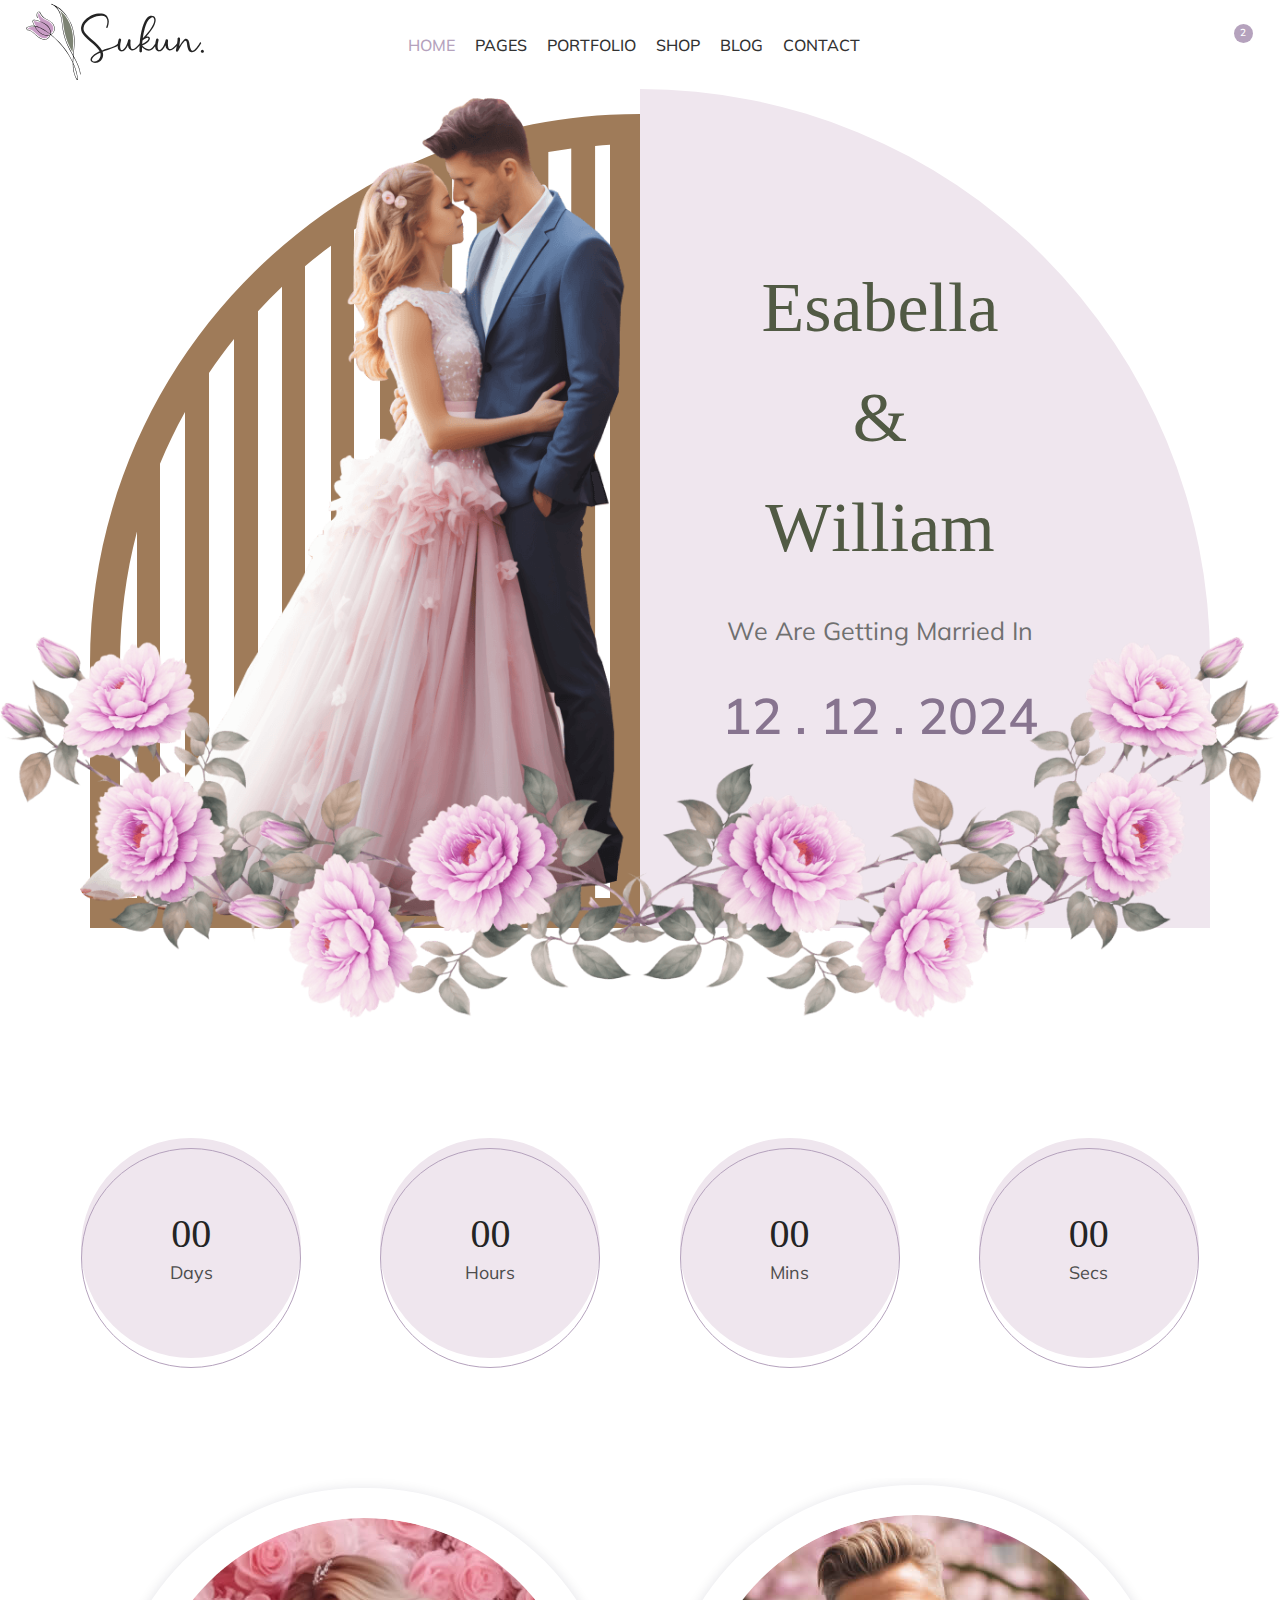
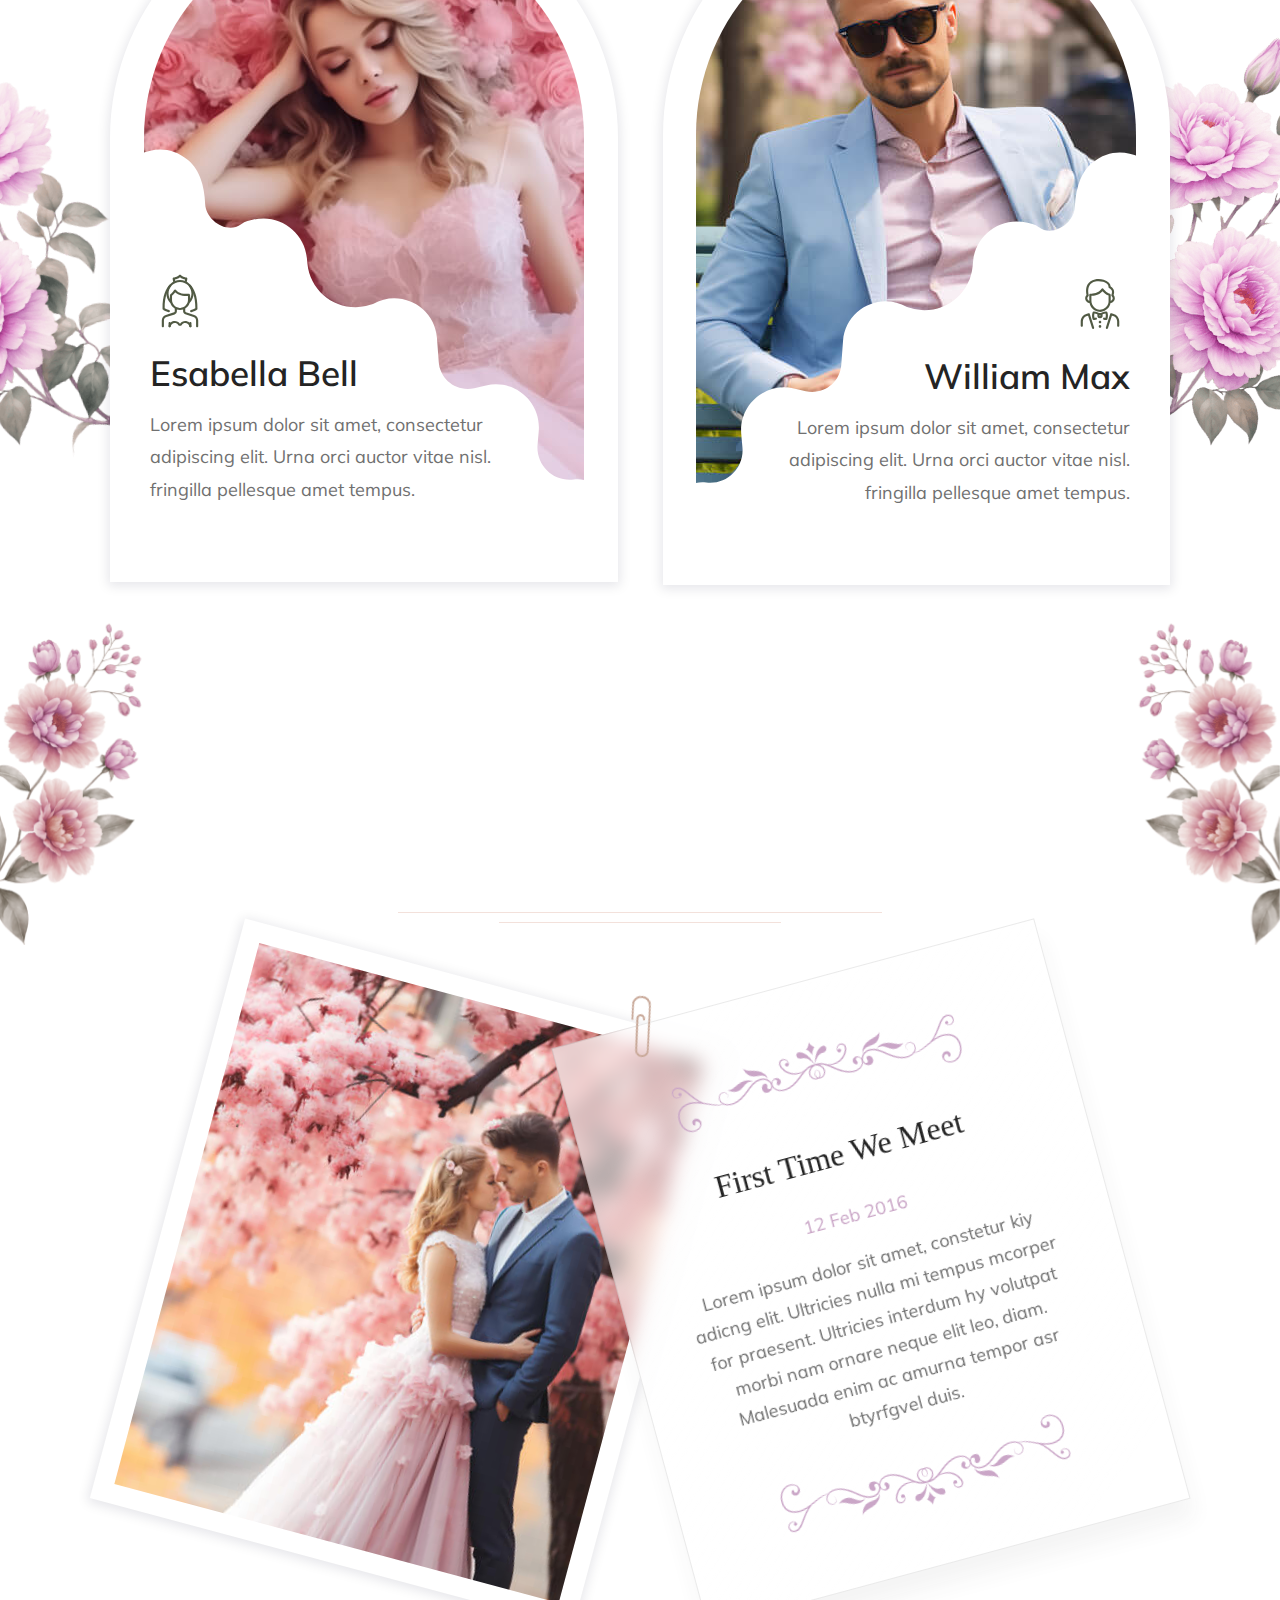
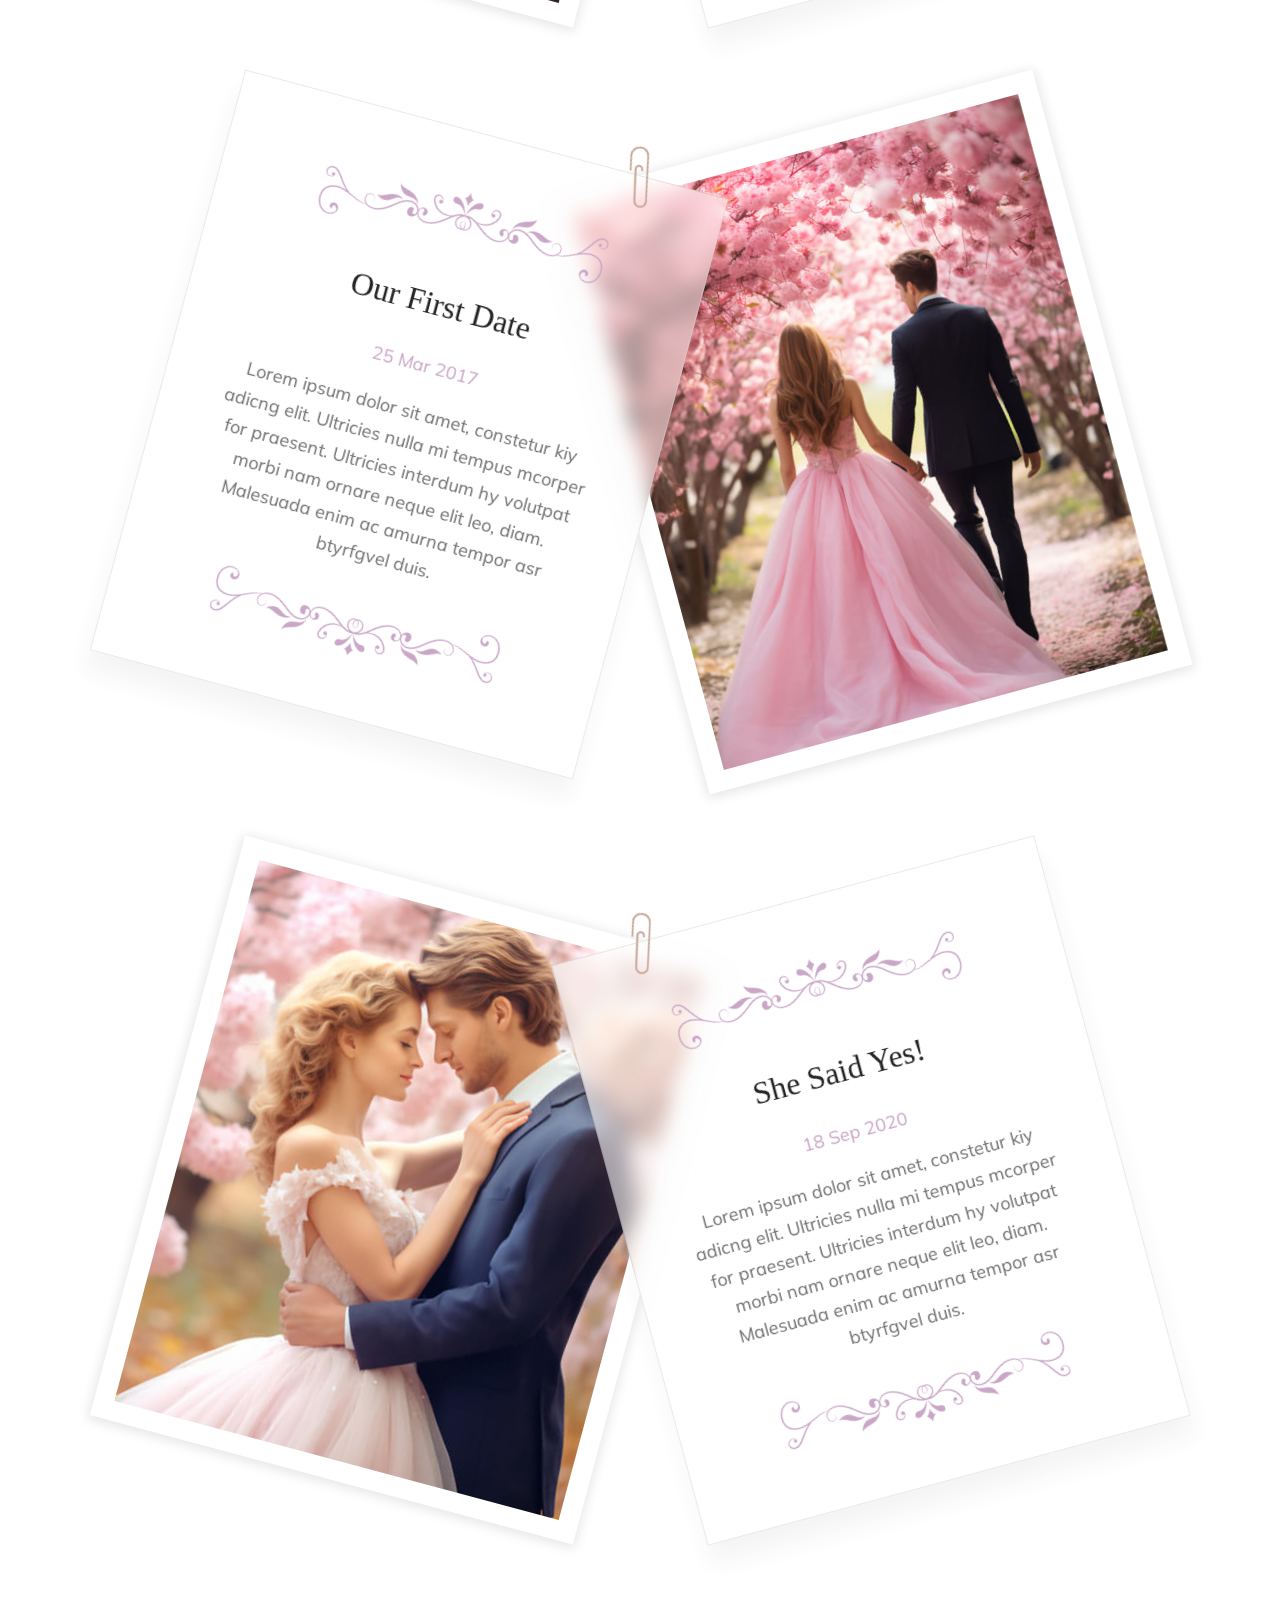
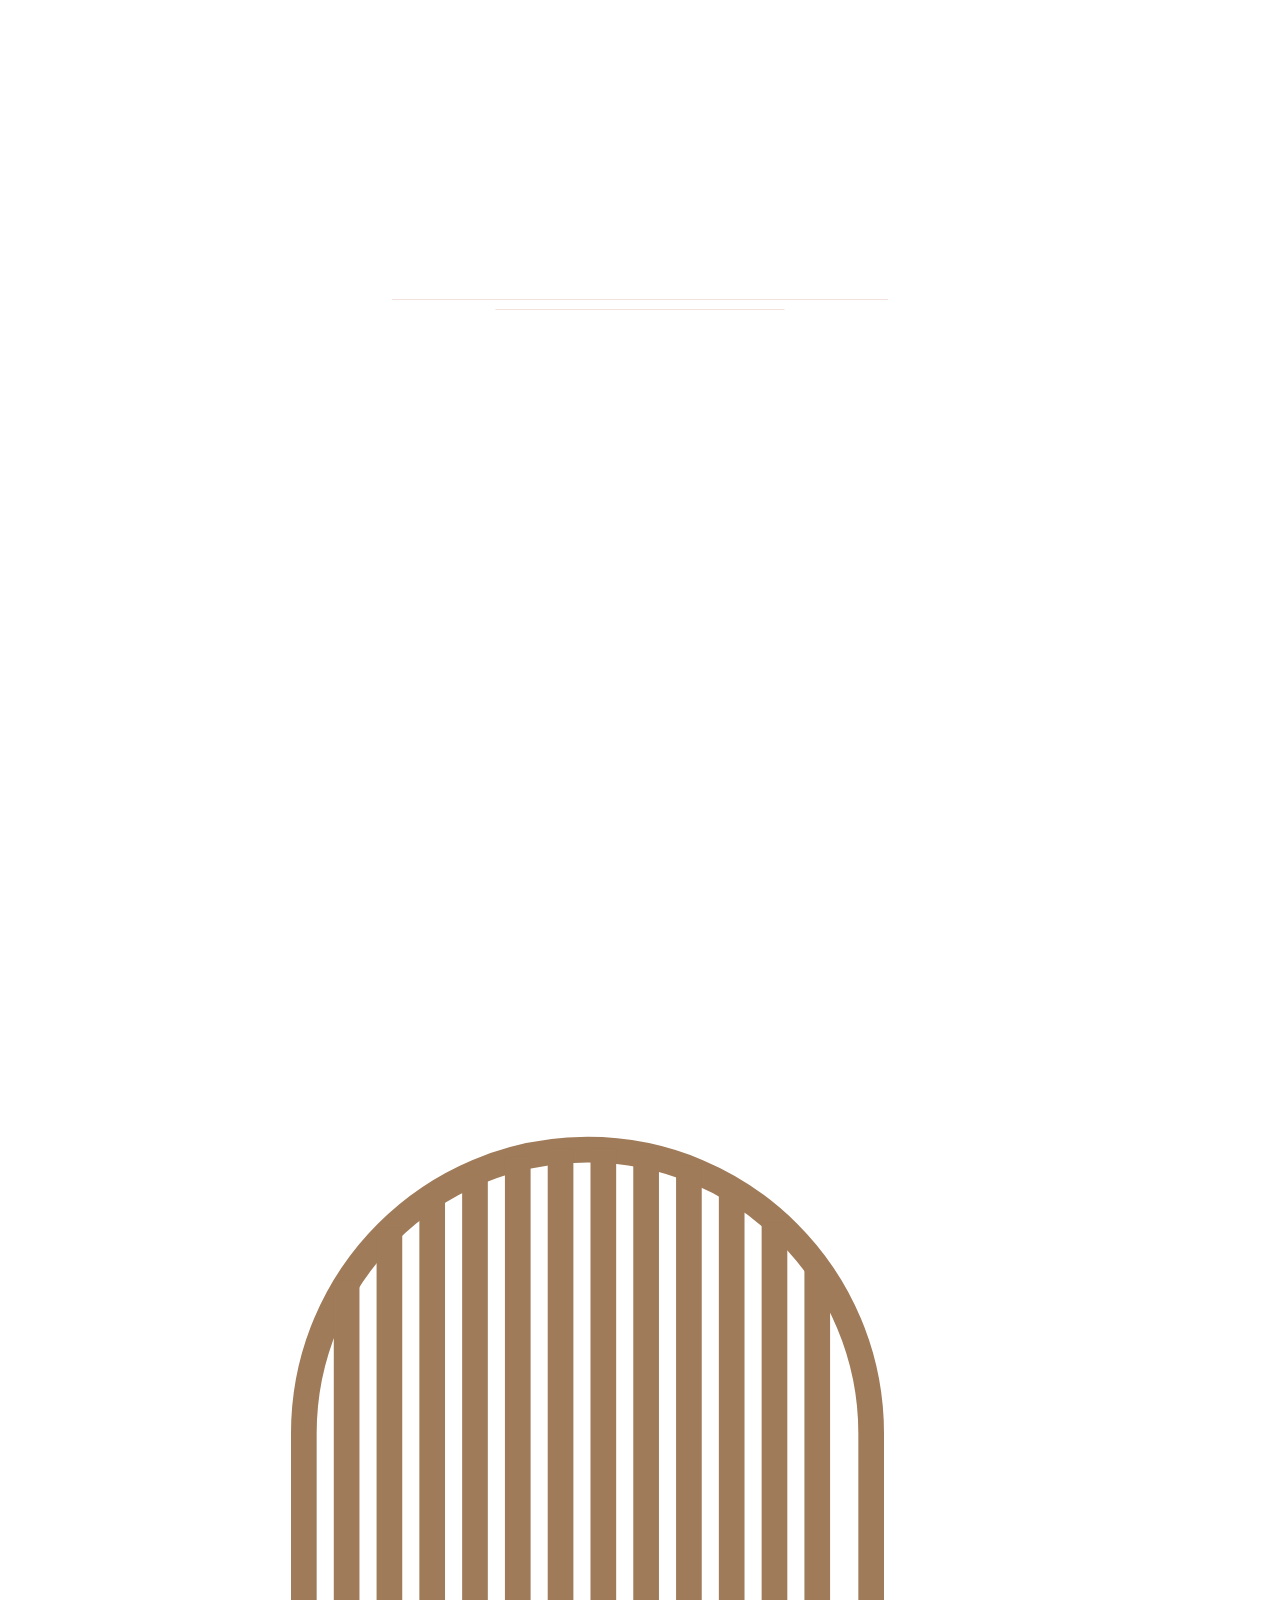
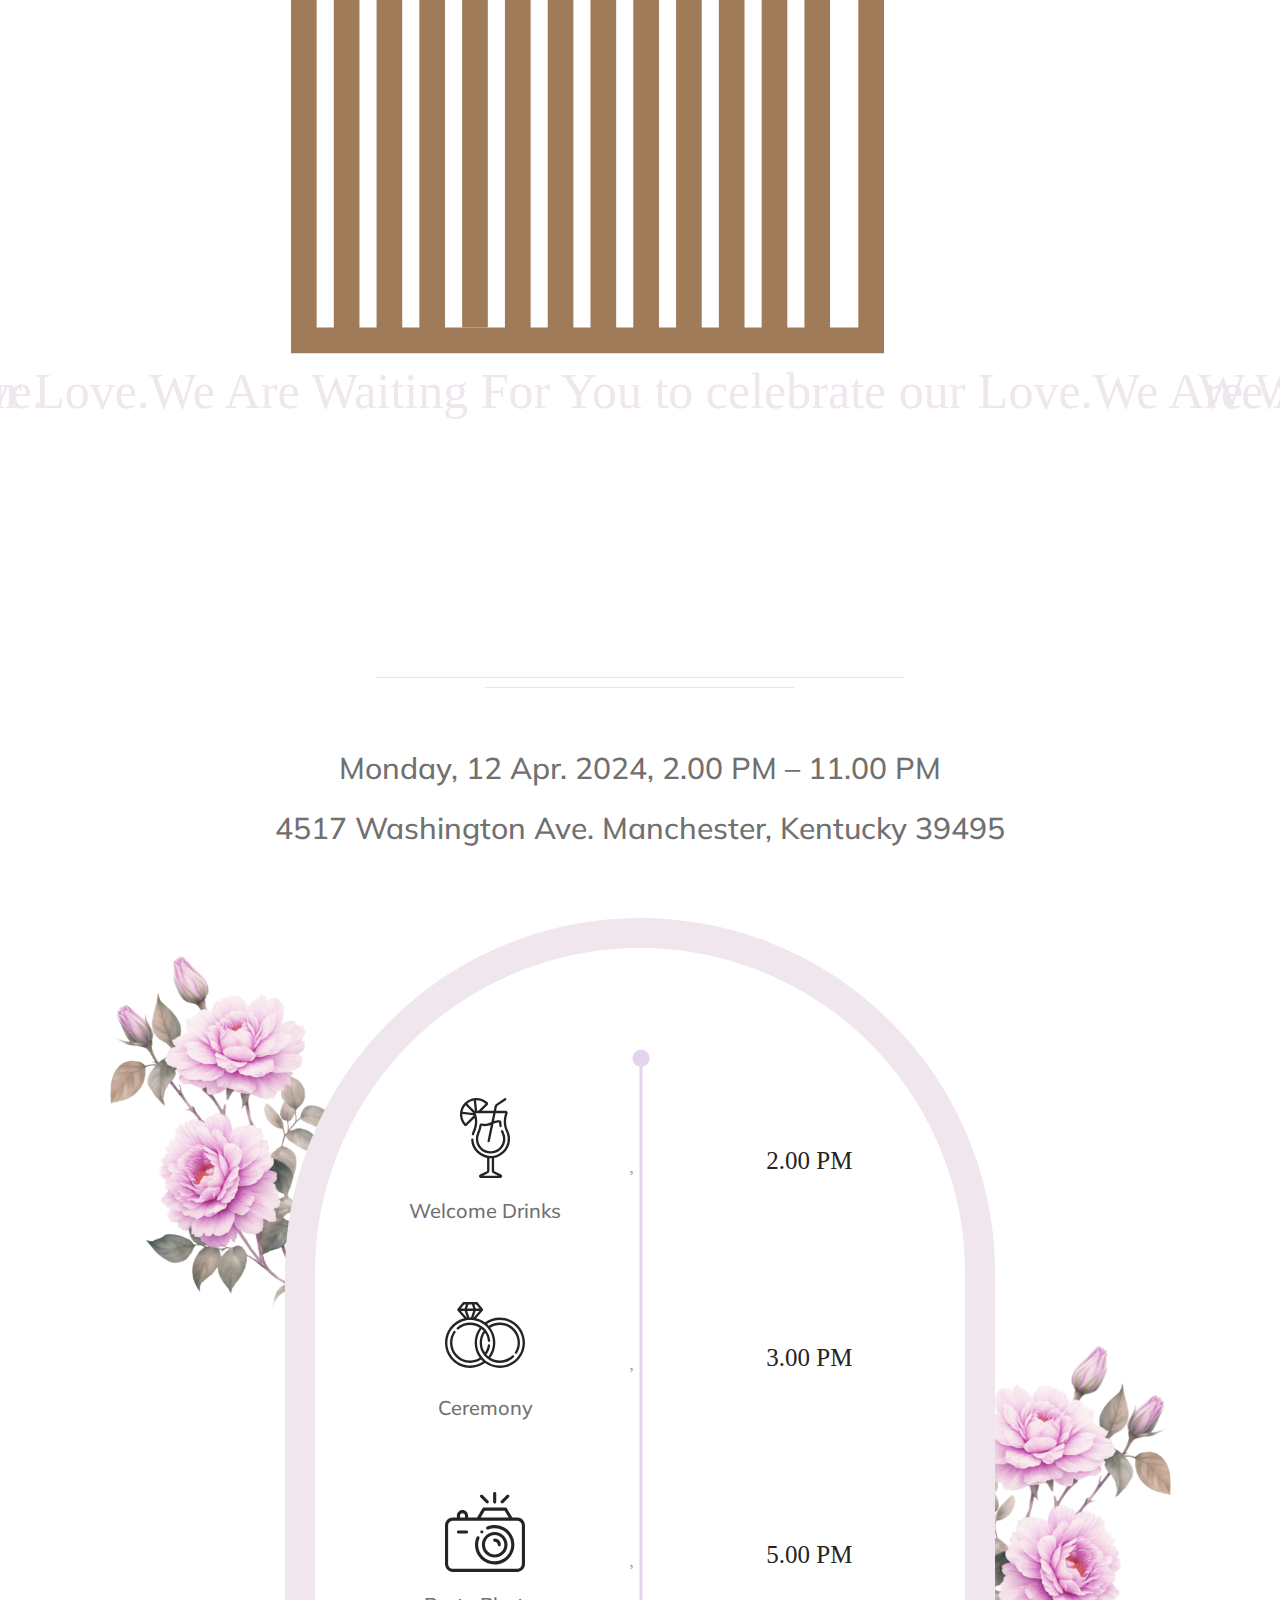
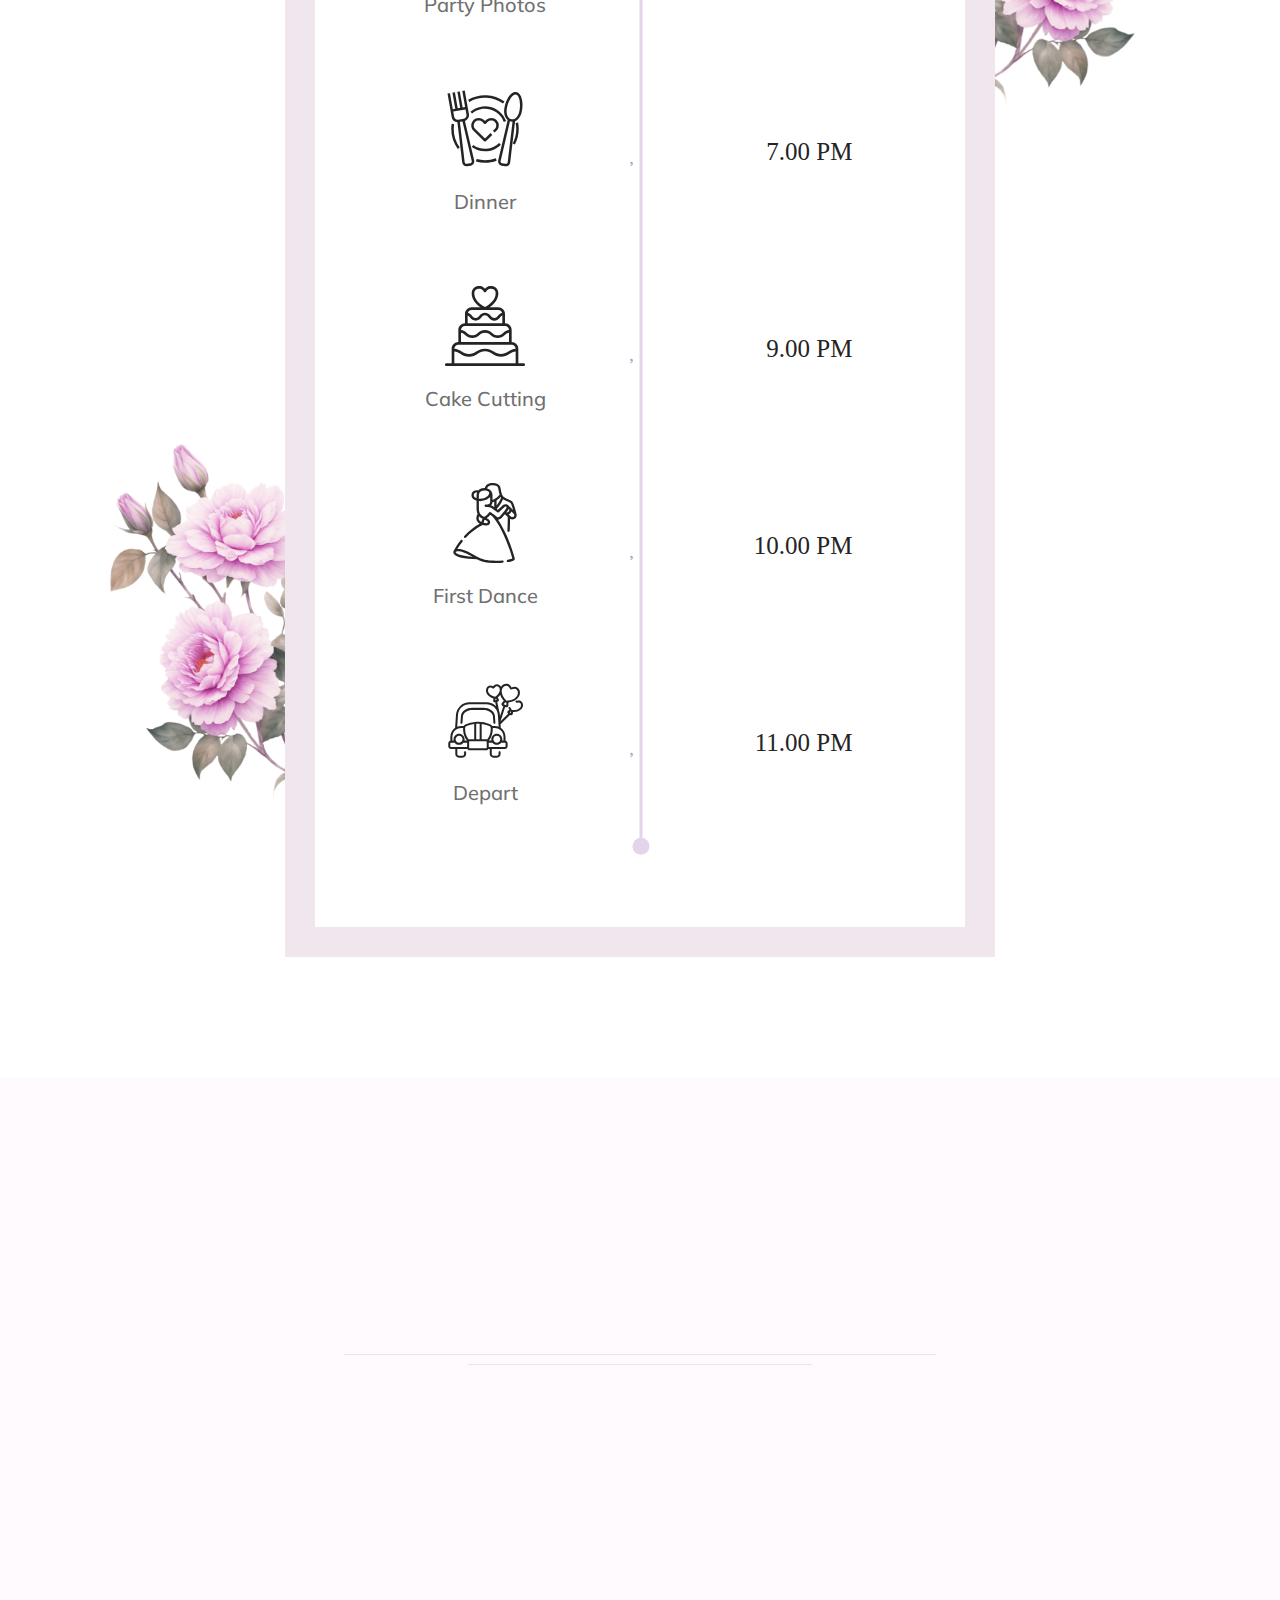
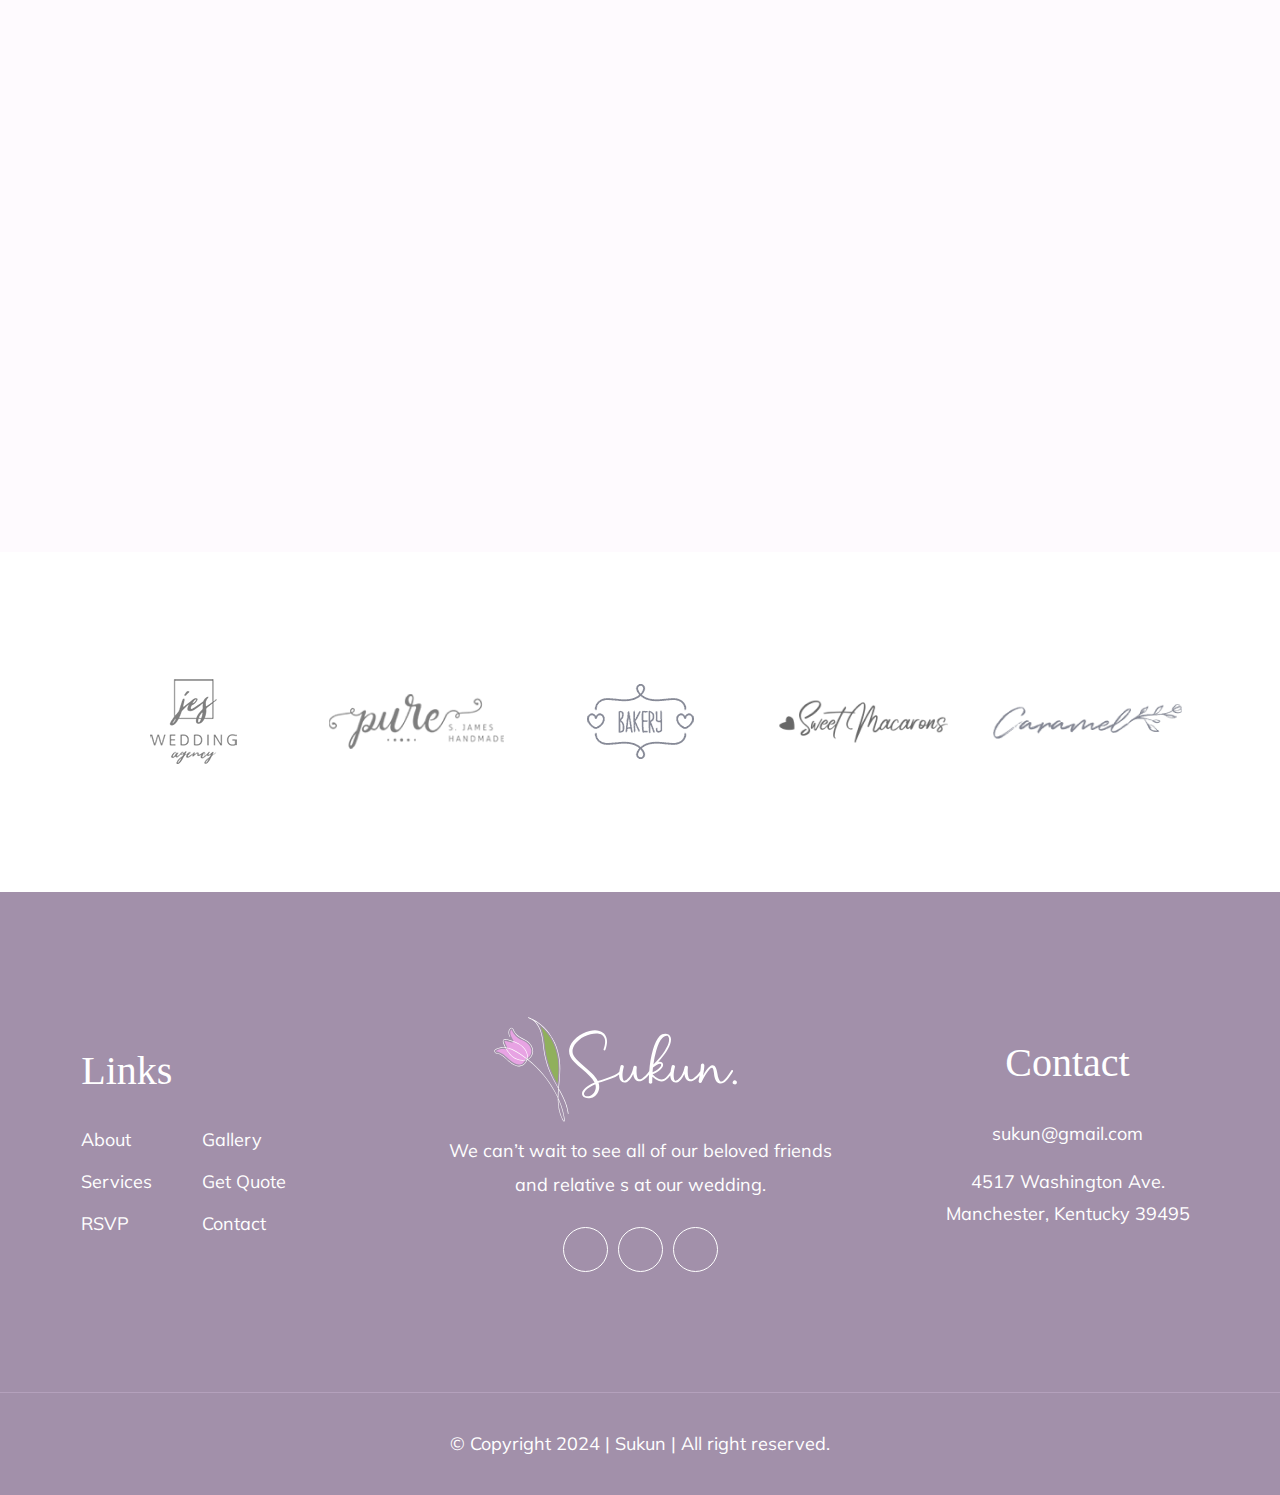
==== template4/Sukun - Wedding & Wedding Planner HTML5 Template.html @ 3e5152f2 "first commit" ====
<!DOCTYPE html>
<!-- saved from url=(0044)https://wpocean.com/html/tf/sukun/index.html -->
<html lang="en" class="js no-touch cssanimations csstransitions"><head><meta http-equiv="Content-Type" content="text/html; charset=UTF-8">
    
    <meta http-equiv="X-UA-Compatible" content="IE=edge">
    <meta name="viewport" content="width=device-width, initial-scale=1">
    <meta name="author" content="wpOceans">
    <link rel="shortcut icon" type="image/png" href="https://wpocean.com/html/tf/sukun/assets/images/favicon.png">
    <title>Sukun - Wedding &amp; Wedding Planner HTML5 Template</title>
    <link href="./Sukun - Wedding &amp; Wedding Planner HTML5 Template_files/themify-icons.css" rel="stylesheet">
    <link href="./Sukun - Wedding &amp; Wedding Planner HTML5 Template_files/font-awesome.min.css" rel="stylesheet">
    <link href="./Sukun - Wedding &amp; Wedding Planner HTML5 Template_files/flaticon.css" rel="stylesheet">
    <link href="./Sukun - Wedding &amp; Wedding Planner HTML5 Template_files/bootstrap.min.css" rel="stylesheet">
    <link href="./Sukun - Wedding &amp; Wedding Planner HTML5 Template_files/animate.css" rel="stylesheet">
    <link href="./Sukun - Wedding &amp; Wedding Planner HTML5 Template_files/owl.carousel.css" rel="stylesheet">
    <link href="./Sukun - Wedding &amp; Wedding Planner HTML5 Template_files/owl.theme.css" rel="stylesheet">
    <link href="./Sukun - Wedding &amp; Wedding Planner HTML5 Template_files/slick.css" rel="stylesheet">
    <link href="./Sukun - Wedding &amp; Wedding Planner HTML5 Template_files/slick-theme.css" rel="stylesheet">
    <link href="./Sukun - Wedding &amp; Wedding Planner HTML5 Template_files/swiper.min.css" rel="stylesheet">
    <link href="./Sukun - Wedding &amp; Wedding Planner HTML5 Template_files/nice-select.css" rel="stylesheet">
    <link href="./Sukun - Wedding &amp; Wedding Planner HTML5 Template_files/owl.transitions.css" rel="stylesheet">
    <link href="./Sukun - Wedding &amp; Wedding Planner HTML5 Template_files/magnific-popup.css" rel="stylesheet">
    <link href="./Sukun - Wedding &amp; Wedding Planner HTML5 Template_files/jquery.fancybox.css" rel="stylesheet">
    <link href="./Sukun - Wedding &amp; Wedding Planner HTML5 Template_files/odometer-theme-default.css" rel="stylesheet">
    <link href="./Sukun - Wedding &amp; Wedding Planner HTML5 Template_files/jquery-ui.css" rel="stylesheet">
    <link href="./Sukun - Wedding &amp; Wedding Planner HTML5 Template_files/style.css" rel="stylesheet">
<style type="text/css">.fancybox-margin{margin-right:15px;}</style></head>

<body style="">

    <!-- start page-wrapper -->
    <div class="page-wrap">
        <!-- start preloader -->
        <div class="preloader" style="display: none;">
            <div class="vertical-centered-box">
                <div class="content">
                    <div class="loader-circle"></div>
                    <div class="loader-line-mask">
                        <div class="loader-line"></div>
                    </div>
                    <img src="./Sukun - Wedding &amp; Wedding Planner HTML5 Template_files/preloader.png" alt="">
                </div>
            </div>
        </div>
        <!-- end preloader -->
        <!-- Start header -->
        <header id="header">
            <div class="wpo-site-header wpo-header-style-1">
                <nav class="navigation navbar navbar-expand-lg navbar-light original">
                    <div class="container-fluid">
                        <div class="row align-items-center">
                            <div class="col-lg-3 col-md-3 col-3 d-lg-none dl-block">
                                <div class="mobail-menu">
                                    <button type="button" class="navbar-toggler open-btn">
                                        <span class="sr-only">Toggle navigation</span>
                                        <span class="icon-bar first-angle"></span>
                                        <span class="icon-bar middle-angle"></span>
                                        <span class="icon-bar last-angle"></span>
                                    </button>
                                </div>
                            </div>
                            <div class="col-lg-2 col-md-6 col-6">
                                <div class="navbar-header">
                                    <a class="navbar-brand" href="https://wpocean.com/html/tf/sukun/index.html"><img src="./Sukun - Wedding &amp; Wedding Planner HTML5 Template_files/logo.svg" alt=""></a>
                                </div>
                            </div>
                            <div class="col-lg-8 col-md-1 col-1">
                                <div id="navbar" class="collapse navbar-collapse navigation-holder">
                                    <button class="menu-close"><i class="ti-close"></i></button>
                                    <ul class="nav navbar-nav mb-2 mb-lg-0">
                                        <li class="menu-item-has-children">
                                            <a class="active" href="https://wpocean.com/html/tf/sukun/index.html#">Home</a>
                                            <ul class="sub-menu">
                                                <li><a class="active" href="https://wpocean.com/html/tf/sukun/index.html">Wedding Home Style 1</a></li>
                                                <li><a href="https://wpocean.com/html/tf/sukun/index-2.html">Wedding Home Style 2</a></li>
                                                <li><a href="https://wpocean.com/html/tf/sukun/index-3.html">Announcement Home 1</a></li>
                                                <li><a href="https://wpocean.com/html/tf/sukun/index-4.html">Announcement Home 2</a></li>
                                                <li><a href="https://wpocean.com/html/tf/sukun/index-5.html">Announcement Home 3</a></li>
                                                <li><a href="https://wpocean.com/html/tf/sukun/index-6.html">Asian Wedding Home</a></li>
                                                <li><a href="https://wpocean.com/html/tf/sukun/index-7.html">Muslim Wedding Home</a></li>
                                                <li><a href="https://wpocean.com/html/tf/sukun/index-rtl.html">Muslim Wedding (RTL)</a></li>
                                                <li><a href="https://wpocean.com/html/tf/sukun/invitation-1.html">Wedding Invitation 1</a></li>
                                                <li><a href="https://wpocean.com/html/tf/sukun/invitation-2.html">Wedding Invitation 2</a></li>
                                                <li class="menu-item-has-children">
                                                    <a href="https://wpocean.com/html/tf/sukun/index.html#">Event Planner Homes</a>
                                                    <ul class="sub-menu">
                                                        <li><a href="https://wpocean.com/html/tf/sukun/index-8.html">Wedding Planner 1</a></li>
                                                        <li><a href="https://wpocean.com/html/tf/sukun/index-9.html">Wedding Planner 2</a></li>
                                                    </ul>
                                                </li>
                                                <li class="menu-item-has-children">
                                                    <a href="https://wpocean.com/html/tf/sukun/index.html#">Wedding Shop Homes</a>
                                                    <ul class="sub-menu">
                                                        <li><a href="https://wpocean.com/html/tf/sukun/shop-home.html">Bridal Shop</a></li>
                                                        <li><a href="https://wpocean.com/html/tf/sukun/shop-home-2.html">Wedding Cake Shop</a></li>
                                                    </ul>
                                                </li>
                                            </ul>
                                        </li>
                                        <li class="menu-item-has-children">
                                            <a href="https://wpocean.com/html/tf/sukun/index.html#">Pages</a>
                                            <ul class="sub-menu">
                                                <li><a href="https://wpocean.com/html/tf/sukun/about.html">About</a></li>
                                                <li class="menu-item-has-children">
                                                    <a href="https://wpocean.com/html/tf/sukun/story.html">Our Story</a>
                                                    <ul class="sub-menu">
                                                        <li><a href="https://wpocean.com/html/tf/sukun/story.html">Our Story Style 1</a></li>
                                                        <li><a href="https://wpocean.com/html/tf/sukun/story-2.html">Our Story Style 2</a></li>
                                                        <li><a href="https://wpocean.com/html/tf/sukun/story-3.html">Our Story Style 3</a></li>
                                                        <li><a href="https://wpocean.com/html/tf/sukun/story-4.html">Our Story Style 4</a></li>
                                                        <li><a href="https://wpocean.com/html/tf/sukun/story-5.html">Our Story Style 5</a></li>
                                                        <li><a href="https://wpocean.com/html/tf/sukun/story-6.html">Our Story Style 6</a></li>
                                                        <li><a href="https://wpocean.com/html/tf/sukun/story-7.html">Our Story Style 7</a></li>
                                                    </ul>
                                                </li>
                                                <li><a href="https://wpocean.com/html/tf/sukun/accomodation.html">Accomodation</a></li>
                                                <li class="menu-item-has-children">
                                                    <a href="https://wpocean.com/html/tf/sukun/rsvp.html">RSVP</a>
                                                    <ul class="sub-menu">
                                                        <li><a href="https://wpocean.com/html/tf/sukun/rsvp.html">RSVP Style 1</a></li>
                                                        <li><a href="https://wpocean.com/html/tf/sukun/rsvp-2.html">RSVP Style 2</a></li>
                                                        <li><a href="https://wpocean.com/html/tf/sukun/rsvp-3.html">RSVP Style 3</a></li>
                                                        <li><a href="https://wpocean.com/html/tf/sukun/rsvp-4.html">RSVP Style 4</a></li>
                                                        <li><a href="https://wpocean.com/html/tf/sukun/rsvp-5.html">RSVP Style 5</a></li>
                                                        <li><a href="https://wpocean.com/html/tf/sukun/rsvp-6.html">RSVP Style 6</a></li>
                                                        <li><a href="https://wpocean.com/html/tf/sukun/rsvp-7.html">RSVP Style 7</a></li>
                                                    </ul>
                                                </li>
                                                <li><a href="https://wpocean.com/html/tf/sukun/gallery.html">Gallery</a></li>
                                                <li><a href="https://wpocean.com/html/tf/sukun/planner.html">Planners</a></li>
                                                <li><a href="https://wpocean.com/html/tf/sukun/team-single.html">Planner Single</a></li>
                                                <li><a href="https://wpocean.com/html/tf/sukun/groom-bride.html">Brides &amp; Grooms</a></li>
                                                <li class="menu-item-has-children">
                                                    <a href="https://wpocean.com/html/tf/sukun/service.html">Serevice</a>
                                                    <ul class="sub-menu">
                                                        <li><a href="https://wpocean.com/html/tf/sukun/service.html">Serevice</a></li>
                                                        <li><a href="https://wpocean.com/html/tf/sukun/service-s2.html">Serevice S2</a></li>
                                                        <li><a href="https://wpocean.com/html/tf/sukun/service-s3.html">Serevice S3</a></li>
                                                        <li><a href="https://wpocean.com/html/tf/sukun/service-single.html">Serevice Single</a></li>
                                                    </ul>
                                                </li>
                                                <li><a href="https://wpocean.com/html/tf/sukun/pricing.html">Pricing</a></li>
                                                <li class="menu-item-has-children">
                                                    <a href="https://wpocean.com/html/tf/sukun/index.html#">Auth Pages</a>
                                                    <ul class="sub-menu">
                                                        <li><a href="https://wpocean.com/html/tf/sukun/login.html">Login</a>
                                                        </li>
                                                        <li><a href="https://wpocean.com/html/tf/sukun/register.html">Register</a></li>
                                                        <li><a href="https://wpocean.com/html/tf/sukun/forgot.html">Forgot Password</a></li>
                                                    </ul>
                                                </li>
                                                <li><a href="https://wpocean.com/html/tf/sukun/coming.html">Coming Soon</a></li>
                                                <li><a href="https://wpocean.com/html/tf/sukun/404.html">404 Error</a></li>
                                            </ul>
                                        </li>
                                        <li class="menu-item-has-children">
                                            <a href="https://wpocean.com/html/tf/sukun/portfolio-grid.html">Portfolio</a>
                                            <ul class="sub-menu">
                                                <li><a href="https://wpocean.com/html/tf/sukun/portfolio-grid.html">Portfolio Grid</a></li>
                                                <li><a href="https://wpocean.com/html/tf/sukun/portfolio-grid-s2.html">Portfolio Grid S2</a></li>
                                                <li><a href="https://wpocean.com/html/tf/sukun/portfolio-grid-s3.html">Portfolio Grid S3</a></li>
                                                <li><a href="https://wpocean.com/html/tf/sukun/portfolio-masonary.html">Portfolio Masonary</a></li>
                                                <li><a href="https://wpocean.com/html/tf/sukun/portfolio-masonary-s2.html">Portfolio Masonary S2</a></li>
                                                <li><a href="https://wpocean.com/html/tf/sukun/portfolio-masonary-s3.html">Portfolio Masonary S3</a></li>
                                                <li><a href="https://wpocean.com/html/tf/sukun/portfolio-slide.html">Portfolio Slide</a></li>
                                                <li><a href="https://wpocean.com/html/tf/sukun/portfolio-single.html">Portfolio Single</a></li>
                                            </ul>
                                        </li>
                                        <li class="menu-item-has-children">
                                            <a href="https://wpocean.com/html/tf/sukun/shop.html">Shop</a>
                                            <ul class="sub-menu">
                                                <li><a href="https://wpocean.com/html/tf/sukun/shop.html">Shop</a></li>
                                                <li><a href="https://wpocean.com/html/tf/sukun/shop-single.html">Shop Single</a></li>
                                                <li><a href="https://wpocean.com/html/tf/sukun/cart.html">Cart</a></li>
                                                <li><a href="https://wpocean.com/html/tf/sukun/wishlist.html">Wishlist</a></li>
                                                <li><a href="https://wpocean.com/html/tf/sukun/checkout.html">Checkout</a></li>
                                            </ul>
                                        </li>
                                        <li class="menu-item-has-children">
                                            <a href="https://wpocean.com/html/tf/sukun/blog.html">Blog</a>
                                            <ul class="sub-menu">
                                                <li><a href="https://wpocean.com/html/tf/sukun/blog.html">Blog right sidebar</a></li>
                                                <li><a href="https://wpocean.com/html/tf/sukun/blog-left-sidebar.html">Blog left sidebar</a></li>
                                                <li><a href="https://wpocean.com/html/tf/sukun/blog-fullwidth.html">Blog fullwidth</a></li>
                                                <li class="menu-item-has-children">
                                                    <a href="https://wpocean.com/html/tf/sukun/index.html#">Blog details</a>
                                                    <ul class="sub-menu">
                                                        <li><a href="https://wpocean.com/html/tf/sukun/blog-single.html">Blog details right sidebar</a>
                                                        </li>
                                                        <li><a href="https://wpocean.com/html/tf/sukun/blog-single-left-sidebar.html">Blog details left
                                                                sidebar</a></li>
                                                        <li><a href="https://wpocean.com/html/tf/sukun/blog-single-fullwidth.html">Blog details
                                                                fullwidth</a></li>
                                                    </ul>
                                                </li>
                                            </ul>
                                        </li>
                                        <li><a href="https://wpocean.com/html/tf/sukun/contact.html">Contact</a></li>
                                    </ul>

                                </div><!-- end of nav-collapse -->
                            </div>
                            <div class="col-lg-2 col-md-2 col-2">
                                <div class="header-right">
                                    <div class="header-search-form-wrapper">
                                        <div class="cart-search-contact">
                                            <button class="search-toggle-btn"><i class="fi flaticon-search"></i></button>
                                            <div class="header-search-form">
                                                <form>
                                                    <div>
                                                        <input type="text" class="form-control" placeholder="Search here...">
                                                        <button type="submit"><i class="fi flaticon-search"></i></button>
                                                    </div>
                                                </form>
                                            </div>
                                        </div>
                                    </div>
                                    <div class="mini-cart">
                                        <button class="cart-toggle-btn"> <i class="fi flaticon-shopping-cart"></i>
                                            <span class="cart-count">2</span></button>
                                        <div class="mini-cart-content">
                                            <button class="mini-cart-close"><i class="ti-close"></i></button>
                                            <div class="mini-cart-items">
                                                <div class="mini-cart-item clearfix">
                                                    <div class="mini-cart-item-image">
                                                        <a href="https://wpocean.com/html/tf/sukun/shop.html"><img src="./Sukun - Wedding &amp; Wedding Planner HTML5 Template_files/img-1.jpg" alt=""></a>
                                                    </div>
                                                    <div class="mini-cart-item-des">
                                                        <a href="https://wpocean.com/html/tf/sukun/shop.html">Wedding Gown</a>
                                                        <span class="mini-cart-item-price">$20.15 x 1</span>
                                                        <span class="mini-cart-item-quantity"><a href="https://wpocean.com/html/tf/sukun/index.html#"><i class="ti-close"></i></a></span>
                                                    </div>
                                                </div>
                                                <div class="mini-cart-item clearfix">
                                                    <div class="mini-cart-item-image">
                                                        <a href="https://wpocean.com/html/tf/sukun/shop.html"><img src="./Sukun - Wedding &amp; Wedding Planner HTML5 Template_files/img-2.jpg" alt=""></a>
                                                    </div>
                                                    <div class="mini-cart-item-des">
                                                        <a href="https://wpocean.com/html/tf/sukun/shop.html">Bridal Flower</a>
                                                        <span class="mini-cart-item-price">$13.25 x 2</span>
                                                        <span class="mini-cart-item-quantity"><a href="https://wpocean.com/html/tf/sukun/index.html#"><i class="ti-close"></i></a></span>
                                                    </div>
                                                </div>
                                            </div>
                                            <div class="mini-cart-action clearfix">
                                                <span class="mini-checkout-price">Subtotal:
                                                    <span>$215.14</span></span>
                                                <div class="mini-btn">
                                                    <a href="https://wpocean.com/html/tf/sukun/checkout.html" class="view-cart-btn s1">Checkout</a>
                                                    <a href="https://wpocean.com/html/tf/sukun/cart.html" class="view-cart-btn">View Cart</a>
                                                </div>
                                            </div>
                                        </div>
                                    </div>
                                </div>
                            </div>
                        </div>
                    </div><!-- end of container -->
                </nav><nav class="navigation navbar navbar-expand-lg navbar-light sticky-header">
                    <div class="container-fluid">
                        <div class="row align-items-center">
                            <div class="col-lg-3 col-md-3 col-3 d-lg-none dl-block">
                                <div class="mobail-menu">
                                    <button type="button" class="navbar-toggler open-btn">
                                        <span class="sr-only">Toggle navigation</span>
                                        <span class="icon-bar first-angle"></span>
                                        <span class="icon-bar middle-angle"></span>
                                        <span class="icon-bar last-angle"></span>
                                    </button>
                                </div>
                            </div>
                            <div class="col-lg-2 col-md-6 col-6">
                                <div class="navbar-header">
                                    <a class="navbar-brand" href="https://wpocean.com/html/tf/sukun/index.html"><img src="./Sukun - Wedding &amp; Wedding Planner HTML5 Template_files/logo.svg" alt=""></a>
                                </div>
                            </div>
                            <div class="col-lg-8 col-md-1 col-1">
                                <div id="navbar" class="collapse navbar-collapse navigation-holder">
                                    <button class="menu-close"><i class="ti-close"></i></button>
                                    <ul class="nav navbar-nav mb-2 mb-lg-0">
                                        <li class="menu-item-has-children">
                                            <a class="active" href="https://wpocean.com/html/tf/sukun/index.html#">Home</a>
                                            <ul class="sub-menu">
                                                <li><a class="active" href="https://wpocean.com/html/tf/sukun/index.html">Wedding Home Style 1</a></li>
                                                <li><a href="https://wpocean.com/html/tf/sukun/index-2.html">Wedding Home Style 2</a></li>
                                                <li><a href="https://wpocean.com/html/tf/sukun/index-3.html">Announcement Home 1</a></li>
                                                <li><a href="https://wpocean.com/html/tf/sukun/index-4.html">Announcement Home 2</a></li>
                                                <li><a href="https://wpocean.com/html/tf/sukun/index-5.html">Announcement Home 3</a></li>
                                                <li><a href="https://wpocean.com/html/tf/sukun/index-6.html">Asian Wedding Home</a></li>
                                                <li><a href="https://wpocean.com/html/tf/sukun/index-7.html">Muslim Wedding Home</a></li>
                                                <li><a href="https://wpocean.com/html/tf/sukun/index-rtl.html">Muslim Wedding (RTL)</a></li>
                                                <li><a href="https://wpocean.com/html/tf/sukun/invitation-1.html">Wedding Invitation 1</a></li>
                                                <li><a href="https://wpocean.com/html/tf/sukun/invitation-2.html">Wedding Invitation 2</a></li>
                                                <li class="menu-item-has-children">
                                                    <a href="https://wpocean.com/html/tf/sukun/index.html#">Event Planner Homes</a>
                                                    <ul class="sub-menu">
                                                        <li><a href="https://wpocean.com/html/tf/sukun/index-8.html">Wedding Planner 1</a></li>
                                                        <li><a href="https://wpocean.com/html/tf/sukun/index-9.html">Wedding Planner 2</a></li>
                                                    </ul>
                                                </li>
                                                <li class="menu-item-has-children">
                                                    <a href="https://wpocean.com/html/tf/sukun/index.html#">Wedding Shop Homes</a>
                                                    <ul class="sub-menu">
                                                        <li><a href="https://wpocean.com/html/tf/sukun/shop-home.html">Bridal Shop</a></li>
                                                        <li><a href="https://wpocean.com/html/tf/sukun/shop-home-2.html">Wedding Cake Shop</a></li>
                                                    </ul>
                                                </li>
                                            </ul>
                                        </li>
                                        <li class="menu-item-has-children">
                                            <a href="https://wpocean.com/html/tf/sukun/index.html#">Pages</a>
                                            <ul class="sub-menu">
                                                <li><a href="https://wpocean.com/html/tf/sukun/about.html">About</a></li>
                                                <li class="menu-item-has-children">
                                                    <a href="https://wpocean.com/html/tf/sukun/story.html">Our Story</a>
                                                    <ul class="sub-menu">
                                                        <li><a href="https://wpocean.com/html/tf/sukun/story.html">Our Story Style 1</a></li>
                                                        <li><a href="https://wpocean.com/html/tf/sukun/story-2.html">Our Story Style 2</a></li>
                                                        <li><a href="https://wpocean.com/html/tf/sukun/story-3.html">Our Story Style 3</a></li>
                                                        <li><a href="https://wpocean.com/html/tf/sukun/story-4.html">Our Story Style 4</a></li>
                                                        <li><a href="https://wpocean.com/html/tf/sukun/story-5.html">Our Story Style 5</a></li>
                                                        <li><a href="https://wpocean.com/html/tf/sukun/story-6.html">Our Story Style 6</a></li>
                                                        <li><a href="https://wpocean.com/html/tf/sukun/story-7.html">Our Story Style 7</a></li>
                                                    </ul>
                                                </li>
                                                <li><a href="https://wpocean.com/html/tf/sukun/accomodation.html">Accomodation</a></li>
                                                <li class="menu-item-has-children">
                                                    <a href="https://wpocean.com/html/tf/sukun/rsvp.html">RSVP</a>
                                                    <ul class="sub-menu">
                                                        <li><a href="https://wpocean.com/html/tf/sukun/rsvp.html">RSVP Style 1</a></li>
                                                        <li><a href="https://wpocean.com/html/tf/sukun/rsvp-2.html">RSVP Style 2</a></li>
                                                        <li><a href="https://wpocean.com/html/tf/sukun/rsvp-3.html">RSVP Style 3</a></li>
                                                        <li><a href="https://wpocean.com/html/tf/sukun/rsvp-4.html">RSVP Style 4</a></li>
                                                        <li><a href="https://wpocean.com/html/tf/sukun/rsvp-5.html">RSVP Style 5</a></li>
                                                        <li><a href="https://wpocean.com/html/tf/sukun/rsvp-6.html">RSVP Style 6</a></li>
                                                        <li><a href="https://wpocean.com/html/tf/sukun/rsvp-7.html">RSVP Style 7</a></li>
                                                    </ul>
                                                </li>
                                                <li><a href="https://wpocean.com/html/tf/sukun/gallery.html">Gallery</a></li>
                                                <li><a href="https://wpocean.com/html/tf/sukun/planner.html">Planners</a></li>
                                                <li><a href="https://wpocean.com/html/tf/sukun/team-single.html">Planner Single</a></li>
                                                <li><a href="https://wpocean.com/html/tf/sukun/groom-bride.html">Brides &amp; Grooms</a></li>
                                                <li class="menu-item-has-children">
                                                    <a href="https://wpocean.com/html/tf/sukun/service.html">Serevice</a>
                                                    <ul class="sub-menu">
                                                        <li><a href="https://wpocean.com/html/tf/sukun/service.html">Serevice</a></li>
                                                        <li><a href="https://wpocean.com/html/tf/sukun/service-s2.html">Serevice S2</a></li>
                                                        <li><a href="https://wpocean.com/html/tf/sukun/service-s3.html">Serevice S3</a></li>
                                                        <li><a href="https://wpocean.com/html/tf/sukun/service-single.html">Serevice Single</a></li>
                                                    </ul>
                                                </li>
                                                <li><a href="https://wpocean.com/html/tf/sukun/pricing.html">Pricing</a></li>
                                                <li class="menu-item-has-children">
                                                    <a href="https://wpocean.com/html/tf/sukun/index.html#">Auth Pages</a>
                                                    <ul class="sub-menu">
                                                        <li><a href="https://wpocean.com/html/tf/sukun/login.html">Login</a>
                                                        </li>
                                                        <li><a href="https://wpocean.com/html/tf/sukun/register.html">Register</a></li>
                                                        <li><a href="https://wpocean.com/html/tf/sukun/forgot.html">Forgot Password</a></li>
                                                    </ul>
                                                </li>
                                                <li><a href="https://wpocean.com/html/tf/sukun/coming.html">Coming Soon</a></li>
                                                <li><a href="https://wpocean.com/html/tf/sukun/404.html">404 Error</a></li>
                                            </ul>
                                        </li>
                                        <li class="menu-item-has-children">
                                            <a href="https://wpocean.com/html/tf/sukun/portfolio-grid.html">Portfolio</a>
                                            <ul class="sub-menu">
                                                <li><a href="https://wpocean.com/html/tf/sukun/portfolio-grid.html">Portfolio Grid</a></li>
                                                <li><a href="https://wpocean.com/html/tf/sukun/portfolio-grid-s2.html">Portfolio Grid S2</a></li>
                                                <li><a href="https://wpocean.com/html/tf/sukun/portfolio-grid-s3.html">Portfolio Grid S3</a></li>
                                                <li><a href="https://wpocean.com/html/tf/sukun/portfolio-masonary.html">Portfolio Masonary</a></li>
                                                <li><a href="https://wpocean.com/html/tf/sukun/portfolio-masonary-s2.html">Portfolio Masonary S2</a></li>
                                                <li><a href="https://wpocean.com/html/tf/sukun/portfolio-masonary-s3.html">Portfolio Masonary S3</a></li>
                                                <li><a href="https://wpocean.com/html/tf/sukun/portfolio-slide.html">Portfolio Slide</a></li>
                                                <li><a href="https://wpocean.com/html/tf/sukun/portfolio-single.html">Portfolio Single</a></li>
                                            </ul>
                                        </li>
                                        <li class="menu-item-has-children">
                                            <a href="https://wpocean.com/html/tf/sukun/shop.html">Shop</a>
                                            <ul class="sub-menu">
                                                <li><a href="https://wpocean.com/html/tf/sukun/shop.html">Shop</a></li>
                                                <li><a href="https://wpocean.com/html/tf/sukun/shop-single.html">Shop Single</a></li>
                                                <li><a href="https://wpocean.com/html/tf/sukun/cart.html">Cart</a></li>
                                                <li><a href="https://wpocean.com/html/tf/sukun/wishlist.html">Wishlist</a></li>
                                                <li><a href="https://wpocean.com/html/tf/sukun/checkout.html">Checkout</a></li>
                                            </ul>
                                        </li>
                                        <li class="menu-item-has-children">
                                            <a href="https://wpocean.com/html/tf/sukun/blog.html">Blog</a>
                                            <ul class="sub-menu">
                                                <li><a href="https://wpocean.com/html/tf/sukun/blog.html">Blog right sidebar</a></li>
                                                <li><a href="https://wpocean.com/html/tf/sukun/blog-left-sidebar.html">Blog left sidebar</a></li>
                                                <li><a href="https://wpocean.com/html/tf/sukun/blog-fullwidth.html">Blog fullwidth</a></li>
                                                <li class="menu-item-has-children">
                                                    <a href="https://wpocean.com/html/tf/sukun/index.html#">Blog details</a>
                                                    <ul class="sub-menu">
                                                        <li><a href="https://wpocean.com/html/tf/sukun/blog-single.html">Blog details right sidebar</a>
                                                        </li>
                                                        <li><a href="https://wpocean.com/html/tf/sukun/blog-single-left-sidebar.html">Blog details left
                                                                sidebar</a></li>
                                                        <li><a href="https://wpocean.com/html/tf/sukun/blog-single-fullwidth.html">Blog details
                                                                fullwidth</a></li>
                                                    </ul>
                                                </li>
                                            </ul>
                                        </li>
                                        <li><a href="https://wpocean.com/html/tf/sukun/contact.html">Contact</a></li>
                                    </ul>

                                </div><!-- end of nav-collapse -->
                            </div>
                            <div class="col-lg-2 col-md-2 col-2">
                                <div class="header-right">
                                    <div class="header-search-form-wrapper">
                                        <div class="cart-search-contact">
                                            <button class="search-toggle-btn"><i class="fi flaticon-search"></i></button>
                                            <div class="header-search-form">
                                                <form>
                                                    <div>
                                                        <input type="text" class="form-control" placeholder="Search here...">
                                                        <button type="submit"><i class="fi flaticon-search"></i></button>
                                                    </div>
                                                </form>
                                            </div>
                                        </div>
                                    </div>
                                    <div class="mini-cart">
                                        <button class="cart-toggle-btn"> <i class="fi flaticon-shopping-cart"></i>
                                            <span class="cart-count">2</span></button>
                                        <div class="mini-cart-content">
                                            <button class="mini-cart-close"><i class="ti-close"></i></button>
                                            <div class="mini-cart-items">
                                                <div class="mini-cart-item clearfix">
                                                    <div class="mini-cart-item-image">
                                                        <a href="https://wpocean.com/html/tf/sukun/shop.html"><img src="./Sukun - Wedding &amp; Wedding Planner HTML5 Template_files/img-1.jpg" alt=""></a>
                                                    </div>
                                                    <div class="mini-cart-item-des">
                                                        <a href="https://wpocean.com/html/tf/sukun/shop.html">Wedding Gown</a>
                                                        <span class="mini-cart-item-price">$20.15 x 1</span>
                                                        <span class="mini-cart-item-quantity"><a href="https://wpocean.com/html/tf/sukun/index.html#"><i class="ti-close"></i></a></span>
                                                    </div>
                                                </div>
                                                <div class="mini-cart-item clearfix">
                                                    <div class="mini-cart-item-image">
                                                        <a href="https://wpocean.com/html/tf/sukun/shop.html"><img src="./Sukun - Wedding &amp; Wedding Planner HTML5 Template_files/img-2.jpg" alt=""></a>
                                                    </div>
                                                    <div class="mini-cart-item-des">
                                                        <a href="https://wpocean.com/html/tf/sukun/shop.html">Bridal Flower</a>
                                                        <span class="mini-cart-item-price">$13.25 x 2</span>
                                                        <span class="mini-cart-item-quantity"><a href="https://wpocean.com/html/tf/sukun/index.html#"><i class="ti-close"></i></a></span>
                                                    </div>
                                                </div>
                                            </div>
                                            <div class="mini-cart-action clearfix">
                                                <span class="mini-checkout-price">Subtotal:
                                                    <span>$215.14</span></span>
                                                <div class="mini-btn">
                                                    <a href="https://wpocean.com/html/tf/sukun/checkout.html" class="view-cart-btn s1">Checkout</a>
                                                    <a href="https://wpocean.com/html/tf/sukun/cart.html" class="view-cart-btn">View Cart</a>
                                                </div>
                                            </div>
                                        </div>
                                    </div>
                                </div>
                            </div>
                        </div>
                    </div><!-- end of container -->
                </nav>
            </div>
        </header>
        <!-- end of header -->
        <!-- start of hero -->
        <section class="static-hero">
            <div class="static-main-box">
                <div class="static-inner-box">
                    <div class="container">
                        <div class="row">
                            <div class="col col-xl-6 col-lg-6 col-12">
                                <div class="static-hero-img">
                                    <img class="wow fadeInLeftSlow" data-wow-duration="1500ms" src="./Sukun - Wedding &amp; Wedding Planner HTML5 Template_files/hero-img-1.png" alt="" style="visibility: visible; animation-duration: 1500ms; animation-name: fadeInLeftSlow;">
                                    <div class="hero-img-inner-shape">
                                        <svg viewBox="0 0 550 814" fill="none" xmlns="http://www.w3.org/2000/svg">
                                            <path fill-rule="evenodd" clip-rule="evenodd" d="M520 0.804281C529.932 0.270383 539.935 0 550 0V30V784V814H520H30.0002H0.000244141V784V550C0.000244141 256.309 230.195 16.3825 520 0.804281ZM95 298.06C85.7573 314.717 77.4026 331.934 70 349.649V784H95V298.06ZM119 258.979V784H144V225.064C135.224 236.015 126.882 247.329 119 258.979ZM192 784H168V197.185C175.733 188.816 183.738 180.702 192 172.857V784ZM215 784H241V131.725C232.112 138.302 223.441 145.156 215 152.273V784ZM290 784H264V115.645C272.496 110.04 281.166 104.677 290 99.5667V784ZM314 784H338.25V74.9247C330.053 78.5841 321.967 82.4494 314 86.5141V784ZM386.834 784H362.084V64.992C370.236 61.8311 378.488 58.8699 386.834 56.1142V784ZM410.667 784H434.5V42.8728C426.484 44.6909 418.538 46.6941 410.667 48.8779V784ZM481.25 784H458.334V38.0538C465.917 36.7051 473.557 35.5207 481.25 34.5046V784ZM505.084 784H520V30.8509C515.009 31.1348 510.036 31.4892 505.084 31.9129V784ZM30.0002 550C30.0002 504.255 35.9072 459.889 47 417.624V784H30.0002V550Z"></path>
                                        </svg>
                                    </div>
                                </div>
                            </div>
                            <div class="col col-xl-6 col-lg-6 col-12">
                                <div class="wpo-static-hero-text-box">
                                    <div class="slide-title">
                                        <h2 class="poort-text poort-in-up" style="perspective: 600px;"><div class="poort-line" style="display: block; text-align: center; position: relative;"><div style="position:relative;display:inline-block;"><div style="position: relative; display: inline-block; translate: none; rotate: none; scale: none; transform: translate(0px, 0px); opacity: 1;">E</div><div style="position: relative; display: inline-block; translate: none; rotate: none; scale: none; transform: translate(0px, 0px); opacity: 1;">s</div><div style="position: relative; display: inline-block; translate: none; rotate: none; scale: none; transform: translate(0px, 0px); opacity: 1;">a</div><div style="position: relative; display: inline-block; translate: none; rotate: none; scale: none; transform: translate(0px, 0px); opacity: 1;">b</div><div style="position: relative; display: inline-block; translate: none; rotate: none; scale: none; transform: translate(0px, 0px); opacity: 1;">e</div><div style="position: relative; display: inline-block; translate: none; rotate: none; scale: none; transform: translate(0px, 0px); opacity: 1;">l</div><div style="position: relative; display: inline-block; translate: none; rotate: none; scale: none; transform: translate(0px, 0px); opacity: 1;">l</div><div style="position: relative; display: inline-block; translate: none; rotate: none; scale: none; transform: translate(0px, 0px); opacity: 1;">a</div></div> </div><div class="poort-line" style="display: block; text-align: center; position: relative;"><div style="position:relative;display:inline-block;"><div style="position: relative; display: inline-block; translate: none; rotate: none; scale: none; transform: translate(0px, 0px); opacity: 1;">&amp;</div></div> </div><div class="poort-line" style="display: block; text-align: center; position: relative;"><div style="position:relative;display:inline-block;"><div style="position: relative; display: inline-block; translate: none; rotate: none; scale: none; transform: translate(0px, 0px); opacity: 1;">W</div><div style="position: relative; display: inline-block; translate: none; rotate: none; scale: none; transform: translate(0px, 0px); opacity: 1;">i</div><div style="position: relative; display: inline-block; translate: none; rotate: none; scale: none; transform: translate(0px, 0px); opacity: 1;">l</div><div style="position: relative; display: inline-block; translate: none; rotate: none; scale: none; transform: translate(0px, 0px); opacity: 1;">l</div><div style="position: relative; display: inline-block; translate: none; rotate: none; scale: none; transform: translate(0px, 0px); opacity: 1;">i</div><div style="position: relative; display: inline-block; translate: none; rotate: none; scale: none; transform: translate(0px, 0px); opacity: 1;">a</div><div style="position: relative; display: inline-block; translate: none; rotate: none; scale: none; transform: translate(0px, 0px); opacity: 1;">m</div></div></div></h2>
                                    </div>
                                    <div class="slide-text wow fadeInUp" data-wow-duration="1600ms" style="visibility: visible; animation-duration: 1600ms; animation-name: fadeInUp;">
                                        <p>We Are Getting Married In </p>
                                    </div>
                                    <div class="slide-date wow fadeInUp" data-wow-duration="1700ms" style="visibility: visible; animation-duration: 1700ms; animation-name: fadeInUp;">
                                        <p>12 . 12 . 2024</p>
                                    </div>
                                    <div class="clearfix"></div>
                                </div>
                            </div>
                        </div>
                    </div>
                </div>
                <div class="bottom-shape wow fadeInUp" data-wow-duration="1400ms" style="visibility: visible; animation-duration: 1400ms; animation-name: fadeInUp;">
                    <img src="./Sukun - Wedding &amp; Wedding Planner HTML5 Template_files/bottom-image.png" alt="">
                </div>
            </div>
        </section>
        <!-- end of hero slider -->
        <!-- start wpo-wedding-date -->
        <section class="wpo-wedding-date section-padding">
            <h2 class="d-none">hidden</h2>
            <div class="container">
                <div class="wedding-date-wrap">
                    <div class="clock-grids">
                        <div id="clock"><div class="box"><div><div class="time">353</div> <span>Days</span> </div></div><div class="box"><div><div class="time">06</div> <span>Hours</span> </div></div><div class="box"><div><div class="time">24</div> <span>Mins</span> </div></div><div class="box"><div><div class="time">16</div> <span>Secs</span> </div></div></div>
                    </div>
                </div>
            </div> <!-- end container -->
        </section>
        <!-- end wpo-wedding-date-s3-->
        <!-- start couple-section -->
        <section class="wpo-couple-section section-padding pt-2" id="couple">
            <div class="container">
                <div class="couple-area clearfix">
                    <div class="couple-wrap">
                        <div class="row align-items-center gx-5">
                            <div class="col col-md-6 col-12">
                                <div class="couple-item">
                                    <div class="couple-img">
                                        <img src="./Sukun - Wedding &amp; Wedding Planner HTML5 Template_files/couple-img-1.jpg" alt="">
                                    </div>
                                    <div class="couple-text">
                                        <i><img src="./Sukun - Wedding &amp; Wedding Planner HTML5 Template_files/bride.svg" alt=""></i>
                                        <h3>Esabella Bell</h3>
                                        <p>Lorem ipsum dolor sit amet, consectetur adipiscing elit. Urna orci auctor
                                            vitae nisl. fringilla pellesque amet tempus.</p>
                                        <div class="social">
                                            <ul>
                                                <li><a href="https://wpocean.com/html/tf/sukun/index.html#"><i class="ti-facebook"></i></a></li>
                                                <li><a href="https://wpocean.com/html/tf/sukun/index.html#"><i class="ti-twitter-alt"></i></a></li>
                                                <li><a href="https://wpocean.com/html/tf/sukun/index.html#"><i class="ti-instagram"></i></a></li>
                                            </ul>
                                        </div>
                                        <div class="couple-bg">
                                            <svg viewBox="0 0 500 433" fill="none" xmlns="http://www.w3.org/2000/svg">
                                                <path d="M0 28.0003C0 28.0003 40 -20.2942 78 11.0001C90.075 20.9443 94.3766 37.833 95.1425 54.6979C95.9162 71.7365 117.555 85.4249 131.164 75.1428C133.036 73.7282 135.17 72.6975 137.441 72.11L142.442 70.8167C168.453 64.0898 194.316 82.2112 196.874 108.956L197.393 114.379C200.295 144.721 230.211 164.837 259.405 156.079L263 155C290.305 139.265 324.668 157.485 326.966 188.914L328.735 213.107C329.843 228.267 342.466 240 357.667 240C359.882 240 362.089 239.747 364.246 239.244L376.055 236.494C404.616 229.843 431.332 253.052 428.738 282.263L427.564 295.484C425.743 315.988 443.286 332.954 463.719 330.449C482.999 328.085 500 343.128 500 362.553V433H0V28.0003Z" fill="white"></path>
                                            </svg>
                                        </div>
                                    </div>
                                </div>
                            </div>
                            <div class="col col-md-6 col-12">
                                <div class="couple-item">
                                    <div class="couple-img">
                                        <img src="./Sukun - Wedding &amp; Wedding Planner HTML5 Template_files/couple-img-2.jpg" alt="">
                                    </div>
                                    <div class="couple-text">
                                        <i><img src="./Sukun - Wedding &amp; Wedding Planner HTML5 Template_files/groom.svg" alt=""></i>
                                        <h3>William Max</h3>
                                        <p>Lorem ipsum dolor sit amet, consectetur adipiscing elit. Urna orci auctor
                                            vitae nisl. fringilla pellesque amet tempus.</p>
                                        <div class="social">
                                            <ul>
                                                <li><a href="https://wpocean.com/html/tf/sukun/index.html#"><i class="ti-facebook"></i></a></li>
                                                <li><a href="https://wpocean.com/html/tf/sukun/index.html#"><i class="ti-twitter-alt"></i></a></li>
                                                <li><a href="https://wpocean.com/html/tf/sukun/index.html#"><i class="ti-instagram"></i></a></li>
                                            </ul>
                                        </div>
                                        <div class="couple-bg">
                                            <svg viewBox="0 0 500 433" fill="none" xmlns="http://www.w3.org/2000/svg">
                                                <path d="M500 28.0003C500 28.0003 460 -20.2942 422 11.0001C409.925 20.9443 405.623 37.833 404.858 54.6979C404.084 71.7365 382.445 85.4249 368.836 75.1428C366.964 73.7282 364.83 72.6975 362.559 72.11L357.558 70.8167C331.547 64.0898 305.684 82.2112 303.126 108.956L302.607 114.379C299.705 144.721 269.789 164.837 240.595 156.079L237 155C209.695 139.265 175.332 157.485 173.034 188.914L171.265 213.107C170.157 228.267 157.534 240 142.333 240C140.118 240 137.911 239.747 135.754 239.244L123.945 236.494C95.3837 229.843 68.6684 253.052 71.2621 282.263L72.436 295.484C74.2567 315.988 56.7136 332.954 36.2814 330.449C17.0009 328.085 0 343.128 0 362.553V433H500V28.0003Z" fill="white"></path>
                                            </svg>
                                        </div>
                                    </div>
                                </div>
                            </div>
                        </div>
                        <div class="shape-1"><img src="./Sukun - Wedding &amp; Wedding Planner HTML5 Template_files/flower1.png" alt=""></div>
                        <div class="shape-2"><img src="./Sukun - Wedding &amp; Wedding Planner HTML5 Template_files/flower2.png" alt=""></div>
                    </div>
                </div>
            </div> <!-- end container -->
        </section>
        <!-- end couple-section -->
        <!-- start wpo-story-section -->
        <section class="wpo-story-section section-padding pb-0" id="story">
            <div class="container">
                <div class="wpo-section-title">
                    <h4 class="poort-text poort-in-right" style="perspective: 600px;"><div class="poort-line" style="display: block; text-align: center; position: relative;"><div style="position:relative;display:inline-block;"><div style="position: relative; display: inline-block; translate: none; rotate: none; scale: none; transform: translate(100px, 0px); opacity: 0;">O</div><div style="position: relative; display: inline-block; translate: none; rotate: none; scale: none; transform: translate(100px, 0px); opacity: 0;">u</div><div style="position: relative; display: inline-block; translate: none; rotate: none; scale: none; transform: translate(100px, 0px); opacity: 0;">r</div></div> <div style="position:relative;display:inline-block;"><div style="position: relative; display: inline-block; translate: none; rotate: none; scale: none; transform: translate(100px, 0px); opacity: 0;">S</div><div style="position: relative; display: inline-block; translate: none; rotate: none; scale: none; transform: translate(100px, 0px); opacity: 0;">t</div><div style="position: relative; display: inline-block; translate: none; rotate: none; scale: none; transform: translate(100px, 0px); opacity: 0;">o</div><div style="position: relative; display: inline-block; translate: none; rotate: none; scale: none; transform: translate(100px, 0px); opacity: 0;">r</div><div style="position: relative; display: inline-block; translate: none; rotate: none; scale: none; transform: translate(100px, 0px); opacity: 0;">y</div></div></div></h4>
                    <h2 class="poort-text poort-in-right" style="perspective: 600px;"><div class="poort-line" style="display: block; text-align: center; position: relative;"><div style="position:relative;display:inline-block;"><div style="position: relative; display: inline-block; translate: none; rotate: none; scale: none; transform: translate(100px, 0px); opacity: 0;">O</div><div style="position: relative; display: inline-block; translate: none; rotate: none; scale: none; transform: translate(100px, 0px); opacity: 0;">u</div><div style="position: relative; display: inline-block; translate: none; rotate: none; scale: none; transform: translate(100px, 0px); opacity: 0;">r</div></div> <div style="position:relative;display:inline-block;"><div style="position: relative; display: inline-block; translate: none; rotate: none; scale: none; transform: translate(100px, 0px); opacity: 0;">S</div><div style="position: relative; display: inline-block; translate: none; rotate: none; scale: none; transform: translate(100px, 0px); opacity: 0;">w</div><div style="position: relative; display: inline-block; translate: none; rotate: none; scale: none; transform: translate(100px, 0px); opacity: 0;">e</div><div style="position: relative; display: inline-block; translate: none; rotate: none; scale: none; transform: translate(100px, 0px); opacity: 0;">e</div><div style="position: relative; display: inline-block; translate: none; rotate: none; scale: none; transform: translate(100px, 0px); opacity: 0;">t</div></div> <div style="position:relative;display:inline-block;"><div style="position: relative; display: inline-block; translate: none; rotate: none; scale: none; transform: translate(100px, 0px); opacity: 0;">L</div><div style="position: relative; display: inline-block; translate: none; rotate: none; scale: none; transform: translate(100px, 0px); opacity: 0;">o</div><div style="position: relative; display: inline-block; translate: none; rotate: none; scale: none; transform: translate(100px, 0px); opacity: 0;">v</div><div style="position: relative; display: inline-block; translate: none; rotate: none; scale: none; transform: translate(100px, 0px); opacity: 0;">e</div></div> <div style="position:relative;display:inline-block;"><div style="position: relative; display: inline-block; translate: none; rotate: none; scale: none; transform: translate(100px, 0px); opacity: 0;">S</div><div style="position: relative; display: inline-block; translate: none; rotate: none; scale: none; transform: translate(100px, 0px); opacity: 0;">t</div><div style="position: relative; display: inline-block; translate: none; rotate: none; scale: none; transform: translate(100px, 0px); opacity: 0;">o</div><div style="position: relative; display: inline-block; translate: none; rotate: none; scale: none; transform: translate(100px, 0px); opacity: 0;">r</div><div style="position: relative; display: inline-block; translate: none; rotate: none; scale: none; transform: translate(100px, 0px); opacity: 0;">y</div></div></div></h2>
                </div>
                <div class="wpo-story-wrap">
                    <div class="wpo-story-item">
                        <div class="row">
                            <div class="col col-lg-6 col-12">
                                <div class="wpo-story-img">
                                    <img src="./Sukun - Wedding &amp; Wedding Planner HTML5 Template_files/story-1.jpg" alt="">
                                </div>
                            </div>
                            <div class="col col-lg-6 col-12">
                                <div class="wpo-story-content">
                                    <div class="pin">
                                        <img src="./Sukun - Wedding &amp; Wedding Planner HTML5 Template_files/pin.svg" alt="">
                                    </div>
                                    <i><img src="./Sukun - Wedding &amp; Wedding Planner HTML5 Template_files/f-shape-1.png" alt=""></i>
                                    <h2>First Time We Meet</h2>
                                    <span>12 Feb 2016</span>
                                    <p>Lorem ipsum dolor sit amet, constetur kiy adicng elit. Ultricies nulla mi tempus
                                        mcorper for praesent. Ultricies interdum hy volutpat morbi nam ornare neque elit
                                        leo, diam. Malesuada enim ac amurna tempor asr btyrfgvel duis.</p>
                                    <i><img src="./Sukun - Wedding &amp; Wedding Planner HTML5 Template_files/f-shape-2.png" alt=""></i>
                                </div>
                            </div>
                        </div>
                    </div>
                    <div class="wpo-story-item">
                        <div class="row">
                            <div class="col col-lg-6 col-12">
                                <div class="wpo-story-img">
                                    <img src="./Sukun - Wedding &amp; Wedding Planner HTML5 Template_files/story-2.jpg" alt="">
                                </div>
                            </div>
                            <div class="col col-lg-6 col-12">
                                <div class="wpo-story-content">
                                    <div class="pin">
                                        <img src="./Sukun - Wedding &amp; Wedding Planner HTML5 Template_files/pin.svg" alt="">
                                    </div>
                                    <i><img src="./Sukun - Wedding &amp; Wedding Planner HTML5 Template_files/f-shape-1.png" alt=""></i>
                                    <h2>Our First Date</h2>
                                    <span>25 Mar 2017</span>
                                    <p>Lorem ipsum dolor sit amet, constetur kiy adicng elit. Ultricies nulla mi tempus
                                        mcorper for praesent. Ultricies interdum hy volutpat morbi nam ornare neque elit
                                        leo, diam. Malesuada enim ac amurna tempor asr btyrfgvel duis.</p>
                                    <i><img src="./Sukun - Wedding &amp; Wedding Planner HTML5 Template_files/f-shape-2.png" alt=""></i>
                                </div>
                            </div>
                        </div>
                    </div>
                    <div class="wpo-story-item">
                        <div class="row">
                            <div class="col col-lg-6 col-12">
                                <div class="wpo-story-img">
                                    <img src="./Sukun - Wedding &amp; Wedding Planner HTML5 Template_files/story-3.jpg" alt="">
                                </div>
                            </div>
                            <div class="col col-lg-6 col-12">
                                <div class="wpo-story-content">
                                    <div class="pin">
                                        <img src="./Sukun - Wedding &amp; Wedding Planner HTML5 Template_files/pin.svg" alt="">
                                    </div>
                                    <i><img src="./Sukun - Wedding &amp; Wedding Planner HTML5 Template_files/f-shape-1.png" alt=""></i>
                                    <h2>She Said Yes!</h2>
                                    <span>18 Sep 2020</span>
                                    <p>Lorem ipsum dolor sit amet, constetur kiy adicng elit. Ultricies nulla mi tempus
                                        mcorper for praesent. Ultricies interdum hy volutpat morbi nam ornare neque elit
                                        leo, diam. Malesuada enim ac amurna tempor asr btyrfgvel duis.</p>
                                    <i><img src="./Sukun - Wedding &amp; Wedding Planner HTML5 Template_files/f-shape-2.png" alt=""></i>
                                </div>
                            </div>
                        </div>
                    </div>
                </div>
            </div> <!-- end container -->
            <div class="flower-shape-1">
                <div class="flower-sticky">
                    <img src="./Sukun - Wedding &amp; Wedding Planner HTML5 Template_files/shape1.png" alt="">
                </div>
            </div>
            <div class="flower-shape-2">
                <div class="flower-sticky">
                    <img src="./Sukun - Wedding &amp; Wedding Planner HTML5 Template_files/shape2.png" alt="">
                </div>
            </div>
        </section>
        <!-- end story-section -->

        <!-- start wpo-portfolio-section -->
        <section class="wpo-portfolio-section section-padding pt-0" id="gallery">
            <div class="container-fluid">
                <div class="wpo-section-title">
                    <h4 class="poort-text poort-in-right" style="perspective: 600px;"><div class="poort-line" style="display: block; text-align: center; position: relative;"><div style="position:relative;display:inline-block;"><div style="position: relative; display: inline-block; translate: none; rotate: none; scale: none; transform: translate(100px, 0px); opacity: 0;">S</div><div style="position: relative; display: inline-block; translate: none; rotate: none; scale: none; transform: translate(100px, 0px); opacity: 0;">w</div><div style="position: relative; display: inline-block; translate: none; rotate: none; scale: none; transform: translate(100px, 0px); opacity: 0;">e</div><div style="position: relative; display: inline-block; translate: none; rotate: none; scale: none; transform: translate(100px, 0px); opacity: 0;">e</div><div style="position: relative; display: inline-block; translate: none; rotate: none; scale: none; transform: translate(100px, 0px); opacity: 0;">t</div></div> <div style="position:relative;display:inline-block;"><div style="position: relative; display: inline-block; translate: none; rotate: none; scale: none; transform: translate(100px, 0px); opacity: 0;">M</div><div style="position: relative; display: inline-block; translate: none; rotate: none; scale: none; transform: translate(100px, 0px); opacity: 0;">e</div><div style="position: relative; display: inline-block; translate: none; rotate: none; scale: none; transform: translate(100px, 0px); opacity: 0;">m</div><div style="position: relative; display: inline-block; translate: none; rotate: none; scale: none; transform: translate(100px, 0px); opacity: 0;">o</div><div style="position: relative; display: inline-block; translate: none; rotate: none; scale: none; transform: translate(100px, 0px); opacity: 0;">r</div><div style="position: relative; display: inline-block; translate: none; rotate: none; scale: none; transform: translate(100px, 0px); opacity: 0;">i</div><div style="position: relative; display: inline-block; translate: none; rotate: none; scale: none; transform: translate(100px, 0px); opacity: 0;">e</div><div style="position: relative; display: inline-block; translate: none; rotate: none; scale: none; transform: translate(100px, 0px); opacity: 0;">s</div></div></div></h4>
                    <h2 class="poort-text poort-in-right" style="perspective: 600px;"><div class="poort-line" style="display: block; text-align: center; position: relative;"><div style="position:relative;display:inline-block;"><div style="position: relative; display: inline-block; translate: none; rotate: none; scale: none; transform: translate(100px, 0px); opacity: 0;">O</div><div style="position: relative; display: inline-block; translate: none; rotate: none; scale: none; transform: translate(100px, 0px); opacity: 0;">u</div><div style="position: relative; display: inline-block; translate: none; rotate: none; scale: none; transform: translate(100px, 0px); opacity: 0;">r</div></div> <div style="position:relative;display:inline-block;"><div style="position: relative; display: inline-block; translate: none; rotate: none; scale: none; transform: translate(100px, 0px); opacity: 0;">C</div><div style="position: relative; display: inline-block; translate: none; rotate: none; scale: none; transform: translate(100px, 0px); opacity: 0;">a</div><div style="position: relative; display: inline-block; translate: none; rotate: none; scale: none; transform: translate(100px, 0px); opacity: 0;">p</div><div style="position: relative; display: inline-block; translate: none; rotate: none; scale: none; transform: translate(100px, 0px); opacity: 0;">t</div><div style="position: relative; display: inline-block; translate: none; rotate: none; scale: none; transform: translate(100px, 0px); opacity: 0;">u</div><div style="position: relative; display: inline-block; translate: none; rotate: none; scale: none; transform: translate(100px, 0px); opacity: 0;">r</div><div style="position: relative; display: inline-block; translate: none; rotate: none; scale: none; transform: translate(100px, 0px); opacity: 0;">e</div><div style="position: relative; display: inline-block; translate: none; rotate: none; scale: none; transform: translate(100px, 0px); opacity: 0;">d</div></div> <div style="position:relative;display:inline-block;"><div style="position: relative; display: inline-block; translate: none; rotate: none; scale: none; transform: translate(100px, 0px); opacity: 0;">M</div><div style="position: relative; display: inline-block; translate: none; rotate: none; scale: none; transform: translate(100px, 0px); opacity: 0;">o</div><div style="position: relative; display: inline-block; translate: none; rotate: none; scale: none; transform: translate(100px, 0px); opacity: 0;">m</div><div style="position: relative; display: inline-block; translate: none; rotate: none; scale: none; transform: translate(100px, 0px); opacity: 0;">e</div><div style="position: relative; display: inline-block; translate: none; rotate: none; scale: none; transform: translate(100px, 0px); opacity: 0;">n</div><div style="position: relative; display: inline-block; translate: none; rotate: none; scale: none; transform: translate(100px, 0px); opacity: 0;">t</div></div></div></h2>
                </div>
                <div class="gallery-main-wrap">
                    <div class="row align-items-center">
                        <div class="col-lg-2 col-md-6 order-lg-1 order-2">
                            <div class="gallery-side-img wow fadeInLeftSlow" data-wow-duration="1400ms" style="visibility: hidden; animation-duration: 1400ms; animation-name: none;">
                                <div class="img-holder">
                                    <a href="./Sukun - Wedding &amp; Wedding Planner HTML5 Template_files/1.jpg" class="fancybox" data-fancybox-group="gall-1">
                                        <img src="./Sukun - Wedding &amp; Wedding Planner HTML5 Template_files/1.jpg" alt="" class="img img-responsive">
                                        <div class="hover-content">
                                            <i class="ti-plus"></i>
                                        </div>
                                    </a>
                                </div>
                            </div>
                        </div>
                        <div class="col-lg-8 order-lg-2 order-3">
                            <div class="sortable-gallery">
                                <div class="row portfolio-grids style-1 clearfix">
                                    <div class="col-lg-4 col-md-6 col-12 grid">
                                        <div class="img-holder wow fadeInUp" data-wow-duration="1000ms" style="visibility: hidden; animation-duration: 1000ms; animation-name: none;">
                                            <a href="./Sukun - Wedding &amp; Wedding Planner HTML5 Template_files/3.jpg" class="fancybox" data-fancybox-group="gall-1">
                                                <img src="./Sukun - Wedding &amp; Wedding Planner HTML5 Template_files/3.jpg" alt="" class="img img-responsive">
                                                <div class="hover-content">
                                                    <i class="ti-plus"></i>
                                                </div>
                                            </a>
                                        </div>
                                    </div>
                                    <div class="col-lg-4 col-md-6 col-12 grid">
                                        <div class="img-holder wow fadeInUp" data-wow-duration="1200ms" style="visibility: hidden; animation-duration: 1200ms; animation-name: none;">
                                            <a href="./Sukun - Wedding &amp; Wedding Planner HTML5 Template_files/4.jpg" class="fancybox" data-fancybox-group="gall-1">
                                                <img src="./Sukun - Wedding &amp; Wedding Planner HTML5 Template_files/4.jpg" alt="" class="img img-responsive">
                                                <div class="hover-content">
                                                    <i class="ti-plus"></i>
                                                </div>
                                            </a>
                                        </div>
                                    </div>
                                    <div class="col-lg-4 col-md-6 col-12 grid">
                                        <div class="img-holder wow fadeInUp" data-wow-duration="1400ms" style="visibility: hidden; animation-duration: 1400ms; animation-name: none;">
                                            <a href="./Sukun - Wedding &amp; Wedding Planner HTML5 Template_files/5.jpg" class="fancybox" data-fancybox-group="gall-1">
                                                <img src="./Sukun - Wedding &amp; Wedding Planner HTML5 Template_files/5.jpg" alt="" class="img img-responsive">
                                                <div class="hover-content">
                                                    <i class="ti-plus"></i>
                                                </div>
                                            </a>
                                        </div>
                                    </div>
                                    <div class="col-lg-4 col-md-6 col-12 grid">
                                        <div class="img-holder wow fadeInUp" data-wow-duration="1000ms" style="visibility: hidden; animation-duration: 1000ms; animation-name: none;">
                                            <a href="./Sukun - Wedding &amp; Wedding Planner HTML5 Template_files/6.jpg" class="fancybox" data-fancybox-group="gall-1">
                                                <img src="./Sukun - Wedding &amp; Wedding Planner HTML5 Template_files/6.jpg" alt="" class="img img-responsive">
                                                <div class="hover-content">
                                                    <i class="ti-plus"></i>
                                                </div>
                                            </a>
                                        </div>
                                    </div>
                                    <div class="col-lg-4 col-md-6 col-12 grid">
                                        <div class="img-holder wow fadeInUp" data-wow-duration="1200ms" style="visibility: hidden; animation-duration: 1200ms; animation-name: none;">
                                            <a href="./Sukun - Wedding &amp; Wedding Planner HTML5 Template_files/7.jpg" class="fancybox" data-fancybox-group="gall-1">
                                                <img src="./Sukun - Wedding &amp; Wedding Planner HTML5 Template_files/7.jpg" alt="" class="img img-responsive">
                                                <div class="hover-content">
                                                    <i class="ti-plus"></i>
                                                </div>
                                            </a>
                                        </div>
                                    </div>
                                    <div class="col-lg-4 col-md-6 col-12 grid">
                                        <div class="img-holder wow fadeInUp" data-wow-duration="1400ms" style="visibility: hidden; animation-duration: 1400ms; animation-name: none;">
                                            <a href="./Sukun - Wedding &amp; Wedding Planner HTML5 Template_files/8.jpg" class="fancybox" data-fancybox-group="gall-1">
                                                <img src="./Sukun - Wedding &amp; Wedding Planner HTML5 Template_files/8.jpg" alt="" class="img img-responsive">
                                                <div class="hover-content">
                                                    <i class="ti-plus"></i>
                                                </div>
                                            </a>
                                        </div>
                                    </div>
                                </div>
                            </div>
                        </div>
                        <div class="col-lg-2 col-md-6 order-lg-3 order-2">
                            <div class="gallery-side-img wow fadeInRightSlow" data-wow-duration="1400ms" style="visibility: hidden; animation-duration: 1400ms; animation-name: none;">
                                <div class="img-holder">
                                    <a href="./Sukun - Wedding &amp; Wedding Planner HTML5 Template_files/2.jpg" class="fancybox" data-fancybox-group="gall-1">
                                        <img src="./Sukun - Wedding &amp; Wedding Planner HTML5 Template_files/2.jpg" alt="" class="img img-responsive">
                                        <div class="hover-content">
                                            <i class="ti-plus"></i>
                                        </div>
                                    </a>
                                </div>
                            </div>
                        </div>
                    </div>
                </div>

            </div> <!-- end container -->
        </section>
        <!-- end wpo-portfolio-section -->

        <!-- start of wpo-contact-section -->
        <section class="wpo-contact-section section-padding pt-0" id="rsvp">
            <div class="container-fluid">
                <div class="contact-wrap">
                    <div class="row">
                        <div class="col col-xl-8 col-lg-7 col-md-12 col-12">
                            <div class="contact-img-wrap">
                                <div class="contact-img wow fadeInLeftSlow" data-wow-duration="1700ms" style="visibility: hidden; animation-duration: 1700ms; animation-name: none;">
                                    <img src="./Sukun - Wedding &amp; Wedding Planner HTML5 Template_files/img-1.png" alt="">
                                </div>
                                <div class="back-shape">
                                    <svg viewBox="0 0 693 954" fill="none" xmlns="http://www.w3.org/2000/svg">
                                        <path d="M15 346.5C15 163.418 163.418 15 346.5 15C529.582 15 678 163.418 678 346.5V939H15V346.5Z" stroke="#9F7B59" stroke-width="30"></path>
                                        <rect x="50" y="168" width="30" height="765" fill="#9F7B59"></rect>
                                        <rect x="100" y="106" width="30" height="827" fill="#9F7B59"></rect>
                                        <rect x="150" y="67" width="30" height="866" fill="#9F7B59"></rect>
                                        <rect x="200" y="45" width="30" height="879" fill="#9F7B59"></rect>
                                        <rect x="250" y="23" width="30" height="910" fill="#9F7B59"></rect>
                                        <rect x="300" y="14" width="30" height="919" fill="#9F7B59"></rect>
                                        <rect x="350" y="14" width="30" height="919" fill="#9F7B59"></rect>
                                        <rect x="400" y="14" width="30" height="919" fill="#9F7B59"></rect>
                                        <rect x="450" y="34" width="30" height="899" fill="#9F7B59"></rect>
                                        <rect x="500" y="67" width="30" height="866" fill="#9F7B59"></rect>
                                        <rect x="550" y="100" width="30" height="833" fill="#9F7B59"></rect>
                                        <rect x="600" y="148" width="30" height="785" fill="#9F7B59"></rect>
                                    </svg>
                                </div>
                            </div>
                        </div>
                        <div class="col col-xl-4 col-lg-5 col-md-12 col-12">
                            <div class="wpo-contact-section-wrapper wow fadeInRightSlow" data-wow-duration="1700ms" style="visibility: hidden; animation-duration: 1700ms; animation-name: none;">
                                <div class="wpo-contact-form-area">
                                    <div class="wpo-section-title">
                                        <h2>Are You Attending?</h2>
                                    </div>
                                    <form method="post" class="contact-validation-active" id="contact-form-main" novalidate="novalidate">
                                        <div>
                                            <input type="text" class="form-control" name="name" id="name" placeholder="Name">
                                        </div>
                                        <div>
                                            <input type="email" class="form-control" name="email" id="email" placeholder="Email">
                                        </div>
                                        <div class="radio-buttons">
                                            <p>
                                                <input type="radio" id="attend" name="radio-group" checked="">
                                                <label for="attend">Yes, I will be there</label>
                                            </p>
                                            <p>
                                                <input type="radio" id="not" name="radio-group">
                                                <label for="not">Sorry, I can’t come</label>
                                            </p>
                                        </div>
                                        <div>
                                            <select name="guest" class="form-control">
                                                <option disabled="disabled" selected="">Number Of Guests</option>
                                                <option>01</option>
                                                <option>02</option>
                                                <option>03</option>
                                                <option>04</option>
                                                <option>05</option>
                                            </select>
                                        </div>
                                        <div>
                                            <input type="text" class="form-control" name="what" id="what" placeholder="What Will You Be Attending">
                                        </div>
                                        <div>
                                            <select name="meal" class="form-control last">
                                                <option disabled="disabled" selected="">Meal Preferences</option>
                                                <option>Chicken Soup</option>
                                                <option>Motton Kabab</option>
                                                <option>Chicken BBQ</option>
                                                <option>Mix Salad</option>
                                                <option>Beef Ribs </option>
                                            </select>
                                        </div>
                                        <div class="submit-area">
                                            <button type="submit" class="theme-btn">RSVP</button>
                                            <div id="c-loader">
                                                <i class="ti-reload"></i>
                                            </div>
                                        </div>
                                        <div class="clearfix error-handling-messages">
                                            <div id="success">Thank you</div>
                                            <div id="error"> Error occurred while sending email. Please try again later.
                                            </div>
                                        </div>
                                    </form>
                                </div>
                            </div>
                        </div>
                    </div>
                    <div class="shape-1 wow fadeInLeftSlow" data-wow-duration="2000ms" style="visibility: hidden; animation-duration: 2000ms; animation-name: none;"><img src="./Sukun - Wedding &amp; Wedding Planner HTML5 Template_files/left-shape.png" alt=""></div>
                    <div class="shape-2 wow fadeInRightSlow" data-wow-duration="2000ms" style="visibility: hidden; animation-duration: 2000ms; animation-name: none;"><img src="./Sukun - Wedding &amp; Wedding Planner HTML5 Template_files/right-shape.png" alt=""></div>
                </div>
            </div>
            <div class="bottom-text marquee">
                <h2 style="margin-left: -838.6px;">We Are Waiting For You to celebrate our Love.</h2>
            
                <h2>We Are Waiting For You to celebrate our Love.</h2>
            
                <h2>We Are Waiting For You to celebrate our Love.</h2>
            </div>
        </section>
        <!-- end of wpo-contact-section -->

        <!-- start wpo-event-section -->
        <section class="wpo-event-section section-padding pt-0" id="event">
            <div class="container">
                <div class="wpo-section-title">
                    <h4 class="poort-text poort-in-right" style="perspective: 600px;"><div class="poort-line" style="display: block; text-align: center; position: relative;"><div style="position:relative;display:inline-block;"><div style="position: relative; display: inline-block; translate: none; rotate: none; scale: none; transform: translate(100px, 0px); opacity: 0;">W</div><div style="position: relative; display: inline-block; translate: none; rotate: none; scale: none; transform: translate(100px, 0px); opacity: 0;">h</div><div style="position: relative; display: inline-block; translate: none; rotate: none; scale: none; transform: translate(100px, 0px); opacity: 0;">e</div><div style="position: relative; display: inline-block; translate: none; rotate: none; scale: none; transform: translate(100px, 0px); opacity: 0;">n</div></div> <div style="position:relative;display:inline-block;"><div style="position: relative; display: inline-block; translate: none; rotate: none; scale: none; transform: translate(100px, 0px); opacity: 0;">&amp;</div></div> <div style="position:relative;display:inline-block;"><div style="position: relative; display: inline-block; translate: none; rotate: none; scale: none; transform: translate(100px, 0px); opacity: 0;">W</div><div style="position: relative; display: inline-block; translate: none; rotate: none; scale: none; transform: translate(100px, 0px); opacity: 0;">h</div><div style="position: relative; display: inline-block; translate: none; rotate: none; scale: none; transform: translate(100px, 0px); opacity: 0;">e</div><div style="position: relative; display: inline-block; translate: none; rotate: none; scale: none; transform: translate(100px, 0px); opacity: 0;">r</div><div style="position: relative; display: inline-block; translate: none; rotate: none; scale: none; transform: translate(100px, 0px); opacity: 0;">e</div></div></div></h4>
                    <h2 class="poort-text poort-in-right" style="perspective: 600px;"><div class="poort-line" style="display: block; text-align: center; position: relative;"><div style="position:relative;display:inline-block;"><div style="position: relative; display: inline-block; translate: none; rotate: none; scale: none; transform: translate(100px, 0px); opacity: 0;">O</div><div style="position: relative; display: inline-block; translate: none; rotate: none; scale: none; transform: translate(100px, 0px); opacity: 0;">u</div><div style="position: relative; display: inline-block; translate: none; rotate: none; scale: none; transform: translate(100px, 0px); opacity: 0;">r</div></div> <div style="position:relative;display:inline-block;"><div style="position: relative; display: inline-block; translate: none; rotate: none; scale: none; transform: translate(100px, 0px); opacity: 0;">W</div><div style="position: relative; display: inline-block; translate: none; rotate: none; scale: none; transform: translate(100px, 0px); opacity: 0;">e</div><div style="position: relative; display: inline-block; translate: none; rotate: none; scale: none; transform: translate(100px, 0px); opacity: 0;">d</div><div style="position: relative; display: inline-block; translate: none; rotate: none; scale: none; transform: translate(100px, 0px); opacity: 0;">d</div><div style="position: relative; display: inline-block; translate: none; rotate: none; scale: none; transform: translate(100px, 0px); opacity: 0;">i</div><div style="position: relative; display: inline-block; translate: none; rotate: none; scale: none; transform: translate(100px, 0px); opacity: 0;">n</div><div style="position: relative; display: inline-block; translate: none; rotate: none; scale: none; transform: translate(100px, 0px); opacity: 0;">g</div></div> <div style="position:relative;display:inline-block;"><div style="position: relative; display: inline-block; translate: none; rotate: none; scale: none; transform: translate(100px, 0px); opacity: 0;">P</div><div style="position: relative; display: inline-block; translate: none; rotate: none; scale: none; transform: translate(100px, 0px); opacity: 0;">r</div><div style="position: relative; display: inline-block; translate: none; rotate: none; scale: none; transform: translate(100px, 0px); opacity: 0;">o</div><div style="position: relative; display: inline-block; translate: none; rotate: none; scale: none; transform: translate(100px, 0px); opacity: 0;">g</div><div style="position: relative; display: inline-block; translate: none; rotate: none; scale: none; transform: translate(100px, 0px); opacity: 0;">r</div><div style="position: relative; display: inline-block; translate: none; rotate: none; scale: none; transform: translate(100px, 0px); opacity: 0;">a</div><div style="position: relative; display: inline-block; translate: none; rotate: none; scale: none; transform: translate(100px, 0px); opacity: 0;">m</div><div style="position: relative; display: inline-block; translate: none; rotate: none; scale: none; transform: translate(100px, 0px); opacity: 0;">s</div></div></div></h2>
                </div>
                <div class="wpo-event-main">
                    <div class="event-description">
                        <p>Monday, 12 Apr. 2024, 2.00 PM – 11.00 PM</p>
                        <p>4517 Washington Ave. Manchester, Kentucky 39495</p>
                    </div>
                    <div class="wpo-event-wrap">
                        <div class="wpo-event-inner">
                            <div class="wpo-event-item">
                                <div class="wpo-event-text">
                                    <i><img src="./Sukun - Wedding &amp; Wedding Planner HTML5 Template_files/1.svg" alt=""></i>
                                    <span>Welcome Drinks</span>
                                </div>
                                <div class="wpo-event-time">
                                    <h4>2.00 PM</h4>
                                    <i class="fa fa-heart"></i>
                                </div>
                            </div>
                            <div class="wpo-event-item">
                                <div class="wpo-event-text">
                                    <i><img src="./Sukun - Wedding &amp; Wedding Planner HTML5 Template_files/2.svg" alt=""></i>
                                    <span>Ceremony</span>
                                </div>
                                <div class="wpo-event-time">
                                    <h4>3.00 PM</h4>
                                    <i class="fa fa-heart"></i>
                                </div>
                            </div>
                            <div class="wpo-event-item">
                                <div class="wpo-event-text">
                                    <i><img src="./Sukun - Wedding &amp; Wedding Planner HTML5 Template_files/3.svg" alt=""></i>
                                    <span>Party Photos</span>
                                </div>
                                <div class="wpo-event-time">
                                    <h4>5.00 PM</h4>
                                    <i class="fa fa-heart"></i>
                                </div>
                            </div>
                            <div class="wpo-event-item">
                                <div class="wpo-event-text">
                                    <i><img src="./Sukun - Wedding &amp; Wedding Planner HTML5 Template_files/4.svg" alt=""></i>
                                    <span>Dinner</span>
                                </div>
                                <div class="wpo-event-time">
                                    <h4>7.00 PM</h4>
                                    <i class="fa fa-heart"></i>
                                </div>
                            </div>
                            <div class="wpo-event-item">
                                <div class="wpo-event-text">
                                    <i><img src="./Sukun - Wedding &amp; Wedding Planner HTML5 Template_files/5.svg" alt=""></i>
                                    <span>Cake Cutting</span>
                                </div>
                                <div class="wpo-event-time">
                                    <h4>9.00 PM</h4>
                                    <i class="fa fa-heart"></i>
                                </div>
                            </div>
                            <div class="wpo-event-item">
                                <div class="wpo-event-text">
                                    <i><img src="./Sukun - Wedding &amp; Wedding Planner HTML5 Template_files/6.svg" alt=""></i>
                                    <span>First Dance</span>
                                </div>
                                <div class="wpo-event-time">
                                    <h4>10.00 PM</h4>
                                    <i class="fa fa-heart"></i>
                                </div>
                            </div>
                            <div class="wpo-event-item">
                                <div class="wpo-event-text">
                                    <i><img src="./Sukun - Wedding &amp; Wedding Planner HTML5 Template_files/7.svg" alt=""></i>
                                    <span>Depart</span>
                                </div>
                                <div class="wpo-event-time">
                                    <h4>11.00 PM</h4>
                                    <i class="fa fa-heart"></i>
                                </div>
                            </div>
                            <div class="line"></div>
                        </div>
                        <div class="shape-1"><img src="./Sukun - Wedding &amp; Wedding Planner HTML5 Template_files/shape-1.png" alt=""></div>
                        <div class="shape-2"><img src="./Sukun - Wedding &amp; Wedding Planner HTML5 Template_files/shape-1.png" alt=""></div>
                        <div class="shape-3"><img src="./Sukun - Wedding &amp; Wedding Planner HTML5 Template_files/shape-2.png" alt=""></div>
                    </div>
                </div>

            </div> <!-- end container -->
        </section>
        <!-- end wpo-event-section -->

        <!-- start wpo-blog-section -->
        <section class="wpo-blog-section section-padding">
            <div class="container">
                <div class="wpo-section-title">
                    <h4 class="poort-text poort-in-right" style="perspective: 600px;"><div class="poort-line" style="display: block; text-align: center; position: relative;"><div style="position:relative;display:inline-block;"><div style="position: relative; display: inline-block; translate: none; rotate: none; scale: none; transform: translate(100px, 0px); opacity: 0;">L</div><div style="position: relative; display: inline-block; translate: none; rotate: none; scale: none; transform: translate(100px, 0px); opacity: 0;">a</div><div style="position: relative; display: inline-block; translate: none; rotate: none; scale: none; transform: translate(100px, 0px); opacity: 0;">t</div><div style="position: relative; display: inline-block; translate: none; rotate: none; scale: none; transform: translate(100px, 0px); opacity: 0;">e</div><div style="position: relative; display: inline-block; translate: none; rotate: none; scale: none; transform: translate(100px, 0px); opacity: 0;">s</div><div style="position: relative; display: inline-block; translate: none; rotate: none; scale: none; transform: translate(100px, 0px); opacity: 0;">t</div></div> <div style="position:relative;display:inline-block;"><div style="position: relative; display: inline-block; translate: none; rotate: none; scale: none; transform: translate(100px, 0px); opacity: 0;">N</div><div style="position: relative; display: inline-block; translate: none; rotate: none; scale: none; transform: translate(100px, 0px); opacity: 0;">e</div><div style="position: relative; display: inline-block; translate: none; rotate: none; scale: none; transform: translate(100px, 0px); opacity: 0;">w</div><div style="position: relative; display: inline-block; translate: none; rotate: none; scale: none; transform: translate(100px, 0px); opacity: 0;">s</div></div></div></h4>
                    <h2 class="poort-text poort-in-right" style="perspective: 600px;"><div class="poort-line" style="display: block; text-align: center; position: relative;"><div style="position:relative;display:inline-block;"><div style="position: relative; display: inline-block; translate: none; rotate: none; scale: none; transform: translate(100px, 0px); opacity: 0;">O</div><div style="position: relative; display: inline-block; translate: none; rotate: none; scale: none; transform: translate(100px, 0px); opacity: 0;">u</div><div style="position: relative; display: inline-block; translate: none; rotate: none; scale: none; transform: translate(100px, 0px); opacity: 0;">r</div></div> <div style="position:relative;display:inline-block;"><div style="position: relative; display: inline-block; translate: none; rotate: none; scale: none; transform: translate(100px, 0px); opacity: 0;">L</div><div style="position: relative; display: inline-block; translate: none; rotate: none; scale: none; transform: translate(100px, 0px); opacity: 0;">a</div><div style="position: relative; display: inline-block; translate: none; rotate: none; scale: none; transform: translate(100px, 0px); opacity: 0;">t</div><div style="position: relative; display: inline-block; translate: none; rotate: none; scale: none; transform: translate(100px, 0px); opacity: 0;">e</div><div style="position: relative; display: inline-block; translate: none; rotate: none; scale: none; transform: translate(100px, 0px); opacity: 0;">s</div><div style="position: relative; display: inline-block; translate: none; rotate: none; scale: none; transform: translate(100px, 0px); opacity: 0;">t</div></div> <div style="position:relative;display:inline-block;"><div style="position: relative; display: inline-block; translate: none; rotate: none; scale: none; transform: translate(100px, 0px); opacity: 0;">W</div><div style="position: relative; display: inline-block; translate: none; rotate: none; scale: none; transform: translate(100px, 0px); opacity: 0;">e</div><div style="position: relative; display: inline-block; translate: none; rotate: none; scale: none; transform: translate(100px, 0px); opacity: 0;">d</div><div style="position: relative; display: inline-block; translate: none; rotate: none; scale: none; transform: translate(100px, 0px); opacity: 0;">d</div><div style="position: relative; display: inline-block; translate: none; rotate: none; scale: none; transform: translate(100px, 0px); opacity: 0;">i</div><div style="position: relative; display: inline-block; translate: none; rotate: none; scale: none; transform: translate(100px, 0px); opacity: 0;">n</div><div style="position: relative; display: inline-block; translate: none; rotate: none; scale: none; transform: translate(100px, 0px); opacity: 0;">g</div></div> <div style="position:relative;display:inline-block;"><div style="position: relative; display: inline-block; translate: none; rotate: none; scale: none; transform: translate(100px, 0px); opacity: 0;">N</div><div style="position: relative; display: inline-block; translate: none; rotate: none; scale: none; transform: translate(100px, 0px); opacity: 0;">e</div><div style="position: relative; display: inline-block; translate: none; rotate: none; scale: none; transform: translate(100px, 0px); opacity: 0;">w</div><div style="position: relative; display: inline-block; translate: none; rotate: none; scale: none; transform: translate(100px, 0px); opacity: 0;">s</div></div></div></h2>
                </div>
                <div class="wpo-blog-items">
                    <div class="row">
                        <div class="col col-lg-4 col-md-6 col-12">
                            <div class="wpo-blog-item wow fadeInUp" data-wow-duration="1000ms" style="visibility: hidden; animation-duration: 1000ms; animation-name: none;">
                                <div class="wpo-blog-img">
                                    <img src="./Sukun - Wedding &amp; Wedding Planner HTML5 Template_files/img-1(1).jpg" alt="">
                                </div>
                                <div class="wpo-blog-content">
                                    <ul>
                                        <li>By <a href="https://wpocean.com/html/tf/sukun/blog-single.html">Robertson Doe</a></li>
                                        <li>25 Sep 2024</li>
                                    </ul>
                                    <h2><a href="https://wpocean.com/html/tf/sukun/blog.html">Best Wedding Gown For Your Dream Day</a></h2>
                                </div>
                            </div>
                        </div>
                        <div class="col col-lg-4 col-md-6 col-12">
                            <div class="wpo-blog-item wow fadeInUp" data-wow-duration="1200ms" style="visibility: hidden; animation-duration: 1200ms; animation-name: none;">
                                <div class="wpo-blog-img">
                                    <img src="./Sukun - Wedding &amp; Wedding Planner HTML5 Template_files/img-2(1).jpg" alt="">
                                </div>
                                <div class="wpo-blog-content">
                                    <ul>
                                        <li>By <a href="https://wpocean.com/html/tf/sukun/blog-single.html">David Luis</a></li>
                                        <li>23 Sep 2024</li>
                                    </ul>
                                    <h2><a href="https://wpocean.com/html/tf/sukun/blog.html">You Must Need a Great Photographer</a></h2>
                                </div>
                            </div>
                        </div>
                        <div class="col col-lg-4 col-md-6 col-12">
                            <div class="wpo-blog-item wow fadeInUp" data-wow-duration="1400ms" style="visibility: hidden; animation-duration: 1400ms; animation-name: none;">
                                <div class="wpo-blog-img">
                                    <img src="./Sukun - Wedding &amp; Wedding Planner HTML5 Template_files/img-3.jpg" alt="">
                                </div>
                                <div class="wpo-blog-content">
                                    <ul>
                                        <li>By <a href="https://wpocean.com/html/tf/sukun/blog-single.html">Aliana de</a></li>
                                        <li>21 Sep 2024</li>
                                    </ul>
                                    <h2><a href="https://wpocean.com/html/tf/sukun/blog.html">Top 10 Wedding Bouquet Arranging Idea </a>
                                    </h2>
                                </div>
                            </div>
                        </div>
                    </div>
                </div>
            </div> <!-- end container -->
        </section>
        <!-- end wpo-blog-section -->
        <!-- start wpo-partners-section -->
        <section class="wpo-partners-section section-padding">
            <h2 class="hidden">Partners</h2>
            <div class="container">
                <div class="row">
                    <div class="col col-xs-12">
                        <div class="partner-grids partners-slider owl-carousel owl-loaded owl-drag">
                            
                            
                            
                            
                            
                        <div class="owl-stage-outer"><div class="owl-stage" style="transform: translate3d(-1824px, 0px, 0px); transition: 0.3s; width: 3911px;"><div class="owl-item cloned" style="width: 260.7px;"><div class="grid">
                                <img src="./Sukun - Wedding &amp; Wedding Planner HTML5 Template_files/1.png" alt="">
                            </div></div><div class="owl-item cloned" style="width: 260.7px;"><div class="grid">
                                <img src="./Sukun - Wedding &amp; Wedding Planner HTML5 Template_files/2.png" alt="">
                            </div></div><div class="owl-item cloned" style="width: 260.7px;"><div class="grid">
                                <img src="./Sukun - Wedding &amp; Wedding Planner HTML5 Template_files/3.png" alt="">
                            </div></div><div class="owl-item cloned" style="width: 260.7px;"><div class="grid">
                                <img src="./Sukun - Wedding &amp; Wedding Planner HTML5 Template_files/4.png" alt="">
                            </div></div><div class="owl-item cloned" style="width: 260.7px;"><div class="grid">
                                <img src="./Sukun - Wedding &amp; Wedding Planner HTML5 Template_files/5.png" alt="">
                            </div></div><div class="owl-item" style="width: 260.7px;"><div class="grid">
                                <img src="./Sukun - Wedding &amp; Wedding Planner HTML5 Template_files/1.png" alt="">
                            </div></div><div class="owl-item" style="width: 260.7px;"><div class="grid">
                                <img src="./Sukun - Wedding &amp; Wedding Planner HTML5 Template_files/2.png" alt="">
                            </div></div><div class="owl-item active" style="width: 260.7px;"><div class="grid">
                                <img src="./Sukun - Wedding &amp; Wedding Planner HTML5 Template_files/3.png" alt="">
                            </div></div><div class="owl-item active" style="width: 260.7px;"><div class="grid">
                                <img src="./Sukun - Wedding &amp; Wedding Planner HTML5 Template_files/4.png" alt="">
                            </div></div><div class="owl-item active" style="width: 260.7px;"><div class="grid">
                                <img src="./Sukun - Wedding &amp; Wedding Planner HTML5 Template_files/5.png" alt="">
                            </div></div><div class="owl-item cloned active" style="width: 260.7px;"><div class="grid">
                                <img src="./Sukun - Wedding &amp; Wedding Planner HTML5 Template_files/1.png" alt="">
                            </div></div><div class="owl-item cloned active" style="width: 260.7px;"><div class="grid">
                                <img src="./Sukun - Wedding &amp; Wedding Planner HTML5 Template_files/2.png" alt="">
                            </div></div><div class="owl-item cloned" style="width: 260.7px;"><div class="grid">
                                <img src="./Sukun - Wedding &amp; Wedding Planner HTML5 Template_files/3.png" alt="">
                            </div></div><div class="owl-item cloned" style="width: 260.7px;"><div class="grid">
                                <img src="./Sukun - Wedding &amp; Wedding Planner HTML5 Template_files/4.png" alt="">
                            </div></div><div class="owl-item cloned" style="width: 260.7px;"><div class="grid">
                                <img src="./Sukun - Wedding &amp; Wedding Planner HTML5 Template_files/5.png" alt="">
                            </div></div></div></div><div class="owl-nav disabled"><button type="button" role="presentation" class="owl-prev"><span aria-label="Previous">‹</span></button><button type="button" role="presentation" class="owl-next"><span aria-label="Next">›</span></button></div><div class="owl-dots disabled"></div></div>
                    </div>
                </div>
            </div> <!-- end container -->
        </section>
        <!-- end wpo-partners-section-->
        <!-- start of wpo-site-footer-section -->
        <footer class="wpo-site-footer">
            <div class="wpo-upper-footer">
                <div class="container">
                    <div class="row align-items-center">
                        <div class="col col-xl-3  col-lg-4 col-md-6 col-sm-12 col-12">
                            <div class="widget link-widget">
                                <div class="widget-title">
                                    <h3>Links</h3>
                                </div>
                                <div class="link-wrap">
                                    <ul>
                                        <li><a href="https://wpocean.com/html/tf/sukun/about.html">About</a></li>
                                        <li><a href="https://wpocean.com/html/tf/sukun/service.html">Services</a></li>
                                        <li><a href="https://wpocean.com/html/tf/sukun/rsvp.html">RSVP</a></li>
                                    </ul>
                                    <ul>
                                        <li><a href="https://wpocean.com/html/tf/sukun/gallery.html">Gallery</a></li>
                                        <li><a href="https://wpocean.com/html/tf/sukun/index.html">Get Quote</a></li>
                                        <li><a href="https://wpocean.com/html/tf/sukun/contact.html">Contact</a></li>
                                    </ul>
                                </div>
                            </div>
                        </div>
                        <div class="col col-xl-6 col-lg-4 col-md-6 col-sm-12 col-12">
                            <div class="widget about-widget">
                                <div class="logo widget-title">
                                    <a class="logo" href="https://wpocean.com/html/tf/sukun/index.html"><img src="./Sukun - Wedding &amp; Wedding Planner HTML5 Template_files/logo-2.svg" alt=""></a>
                                </div>
                                <p>We can’t wait to see all of our beloved friends
                                    and relative s at our wedding.</p>
                                <ul>
                                    <li>
                                        <a href="https://wpocean.com/html/tf/sukun/index.html#">
                                            <i class="ti-facebook"></i>
                                        </a>
                                    </li>
                                    <li>
                                        <a href="https://wpocean.com/html/tf/sukun/index.html#">
                                            <i class="ti-twitter-alt"></i>
                                        </a>
                                    </li>
                                    <li>
                                        <a href="https://wpocean.com/html/tf/sukun/index.html#">
                                            <i class="ti-instagram"></i>
                                        </a>
                                    </li>
                                </ul>
                            </div>
                        </div>

                        <div class="col col-xl-3  col-lg-4 col-md-6 col-sm-12 col-12">
                            <div class="widget wpo-service-link-widget">
                                <div class="widget-title">
                                    <h3>Contact </h3>
                                </div>
                                <div class="contact-ft">
                                    <p>sukun@gmail.com</p>
                                    <p>4517 Washington Ave. Manchester, 
                                        Kentucky 39495</p>
                                </div>
                            </div>
                        </div>
                    </div>
                </div> <!-- end container -->
            </div>
            <div class="wpo-lower-footer">
                <div class="container">
                    <div class="row">
                        <div class="col col-xs-12">
                            <p class="copyright"> © Copyright 2024 | <a href="https://wpocean.com/html/tf/sukun/index.html">Sukun</a> | All right
                                reserved.</p>
                        </div>
                    </div>
                </div>
            </div>
        </footer>
        <!-- end of wpo-site-footer-section -->

    </div>
    <!-- end of page-wrapper -->

    <!-- All JavaScript files
    ================================================== -->
    <script src="./Sukun - Wedding &amp; Wedding Planner HTML5 Template_files/jquery.min.js.download"></script>
    <script src="./Sukun - Wedding &amp; Wedding Planner HTML5 Template_files/bootstrap.bundle.min.js.download"></script>
    <!-- Plugins for this template -->
    <script src="./Sukun - Wedding &amp; Wedding Planner HTML5 Template_files/modernizr.custom.js.download"></script>
    <script src="./Sukun - Wedding &amp; Wedding Planner HTML5 Template_files/jquery-plugin-collection.js.download"></script>
    <script src="./Sukun - Wedding &amp; Wedding Planner HTML5 Template_files/gsap-active.js.download"></script>
    <!-- Custom script for this template -->
    <script src="./Sukun - Wedding &amp; Wedding Planner HTML5 Template_files/script.js.download"></script><a href="https://wpocean.com/html/tf/sukun/index.html#" class="back-to-top"><i class="ti-arrow-up"></i></a>


</body></html>
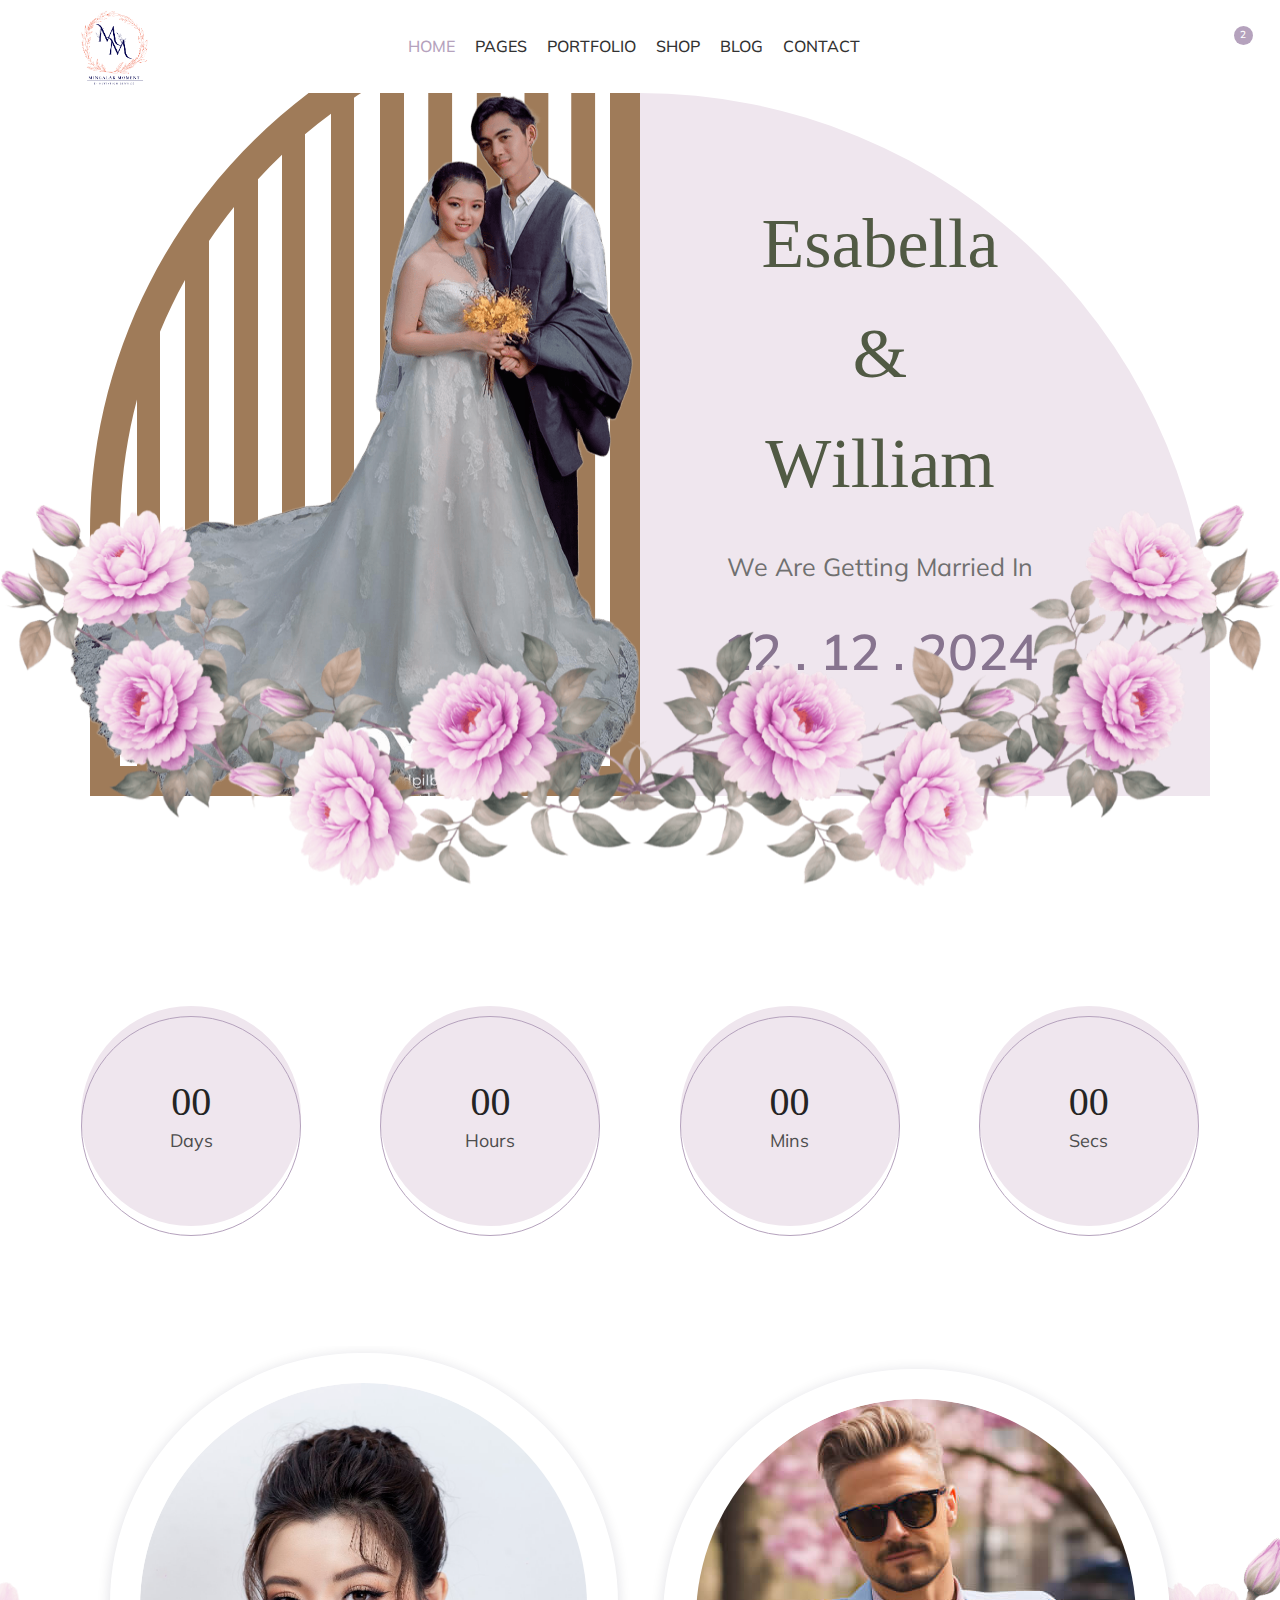
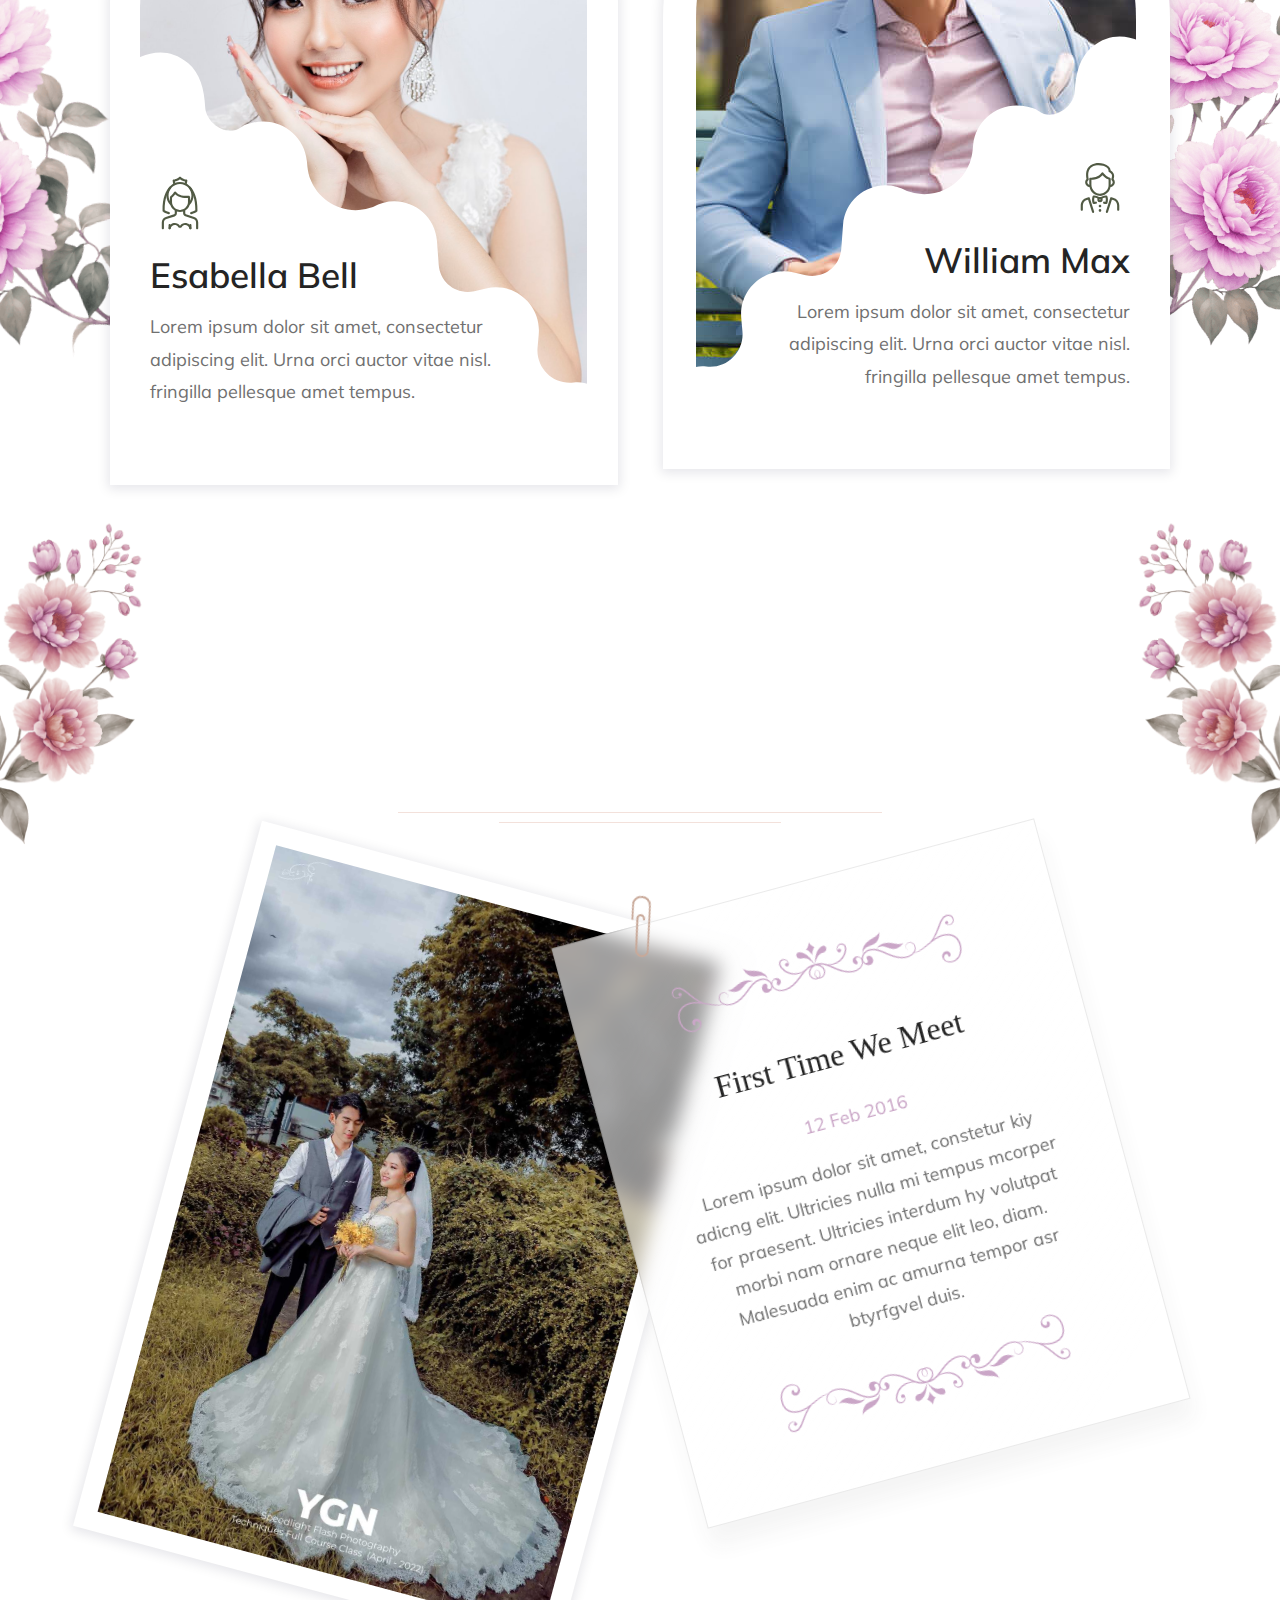
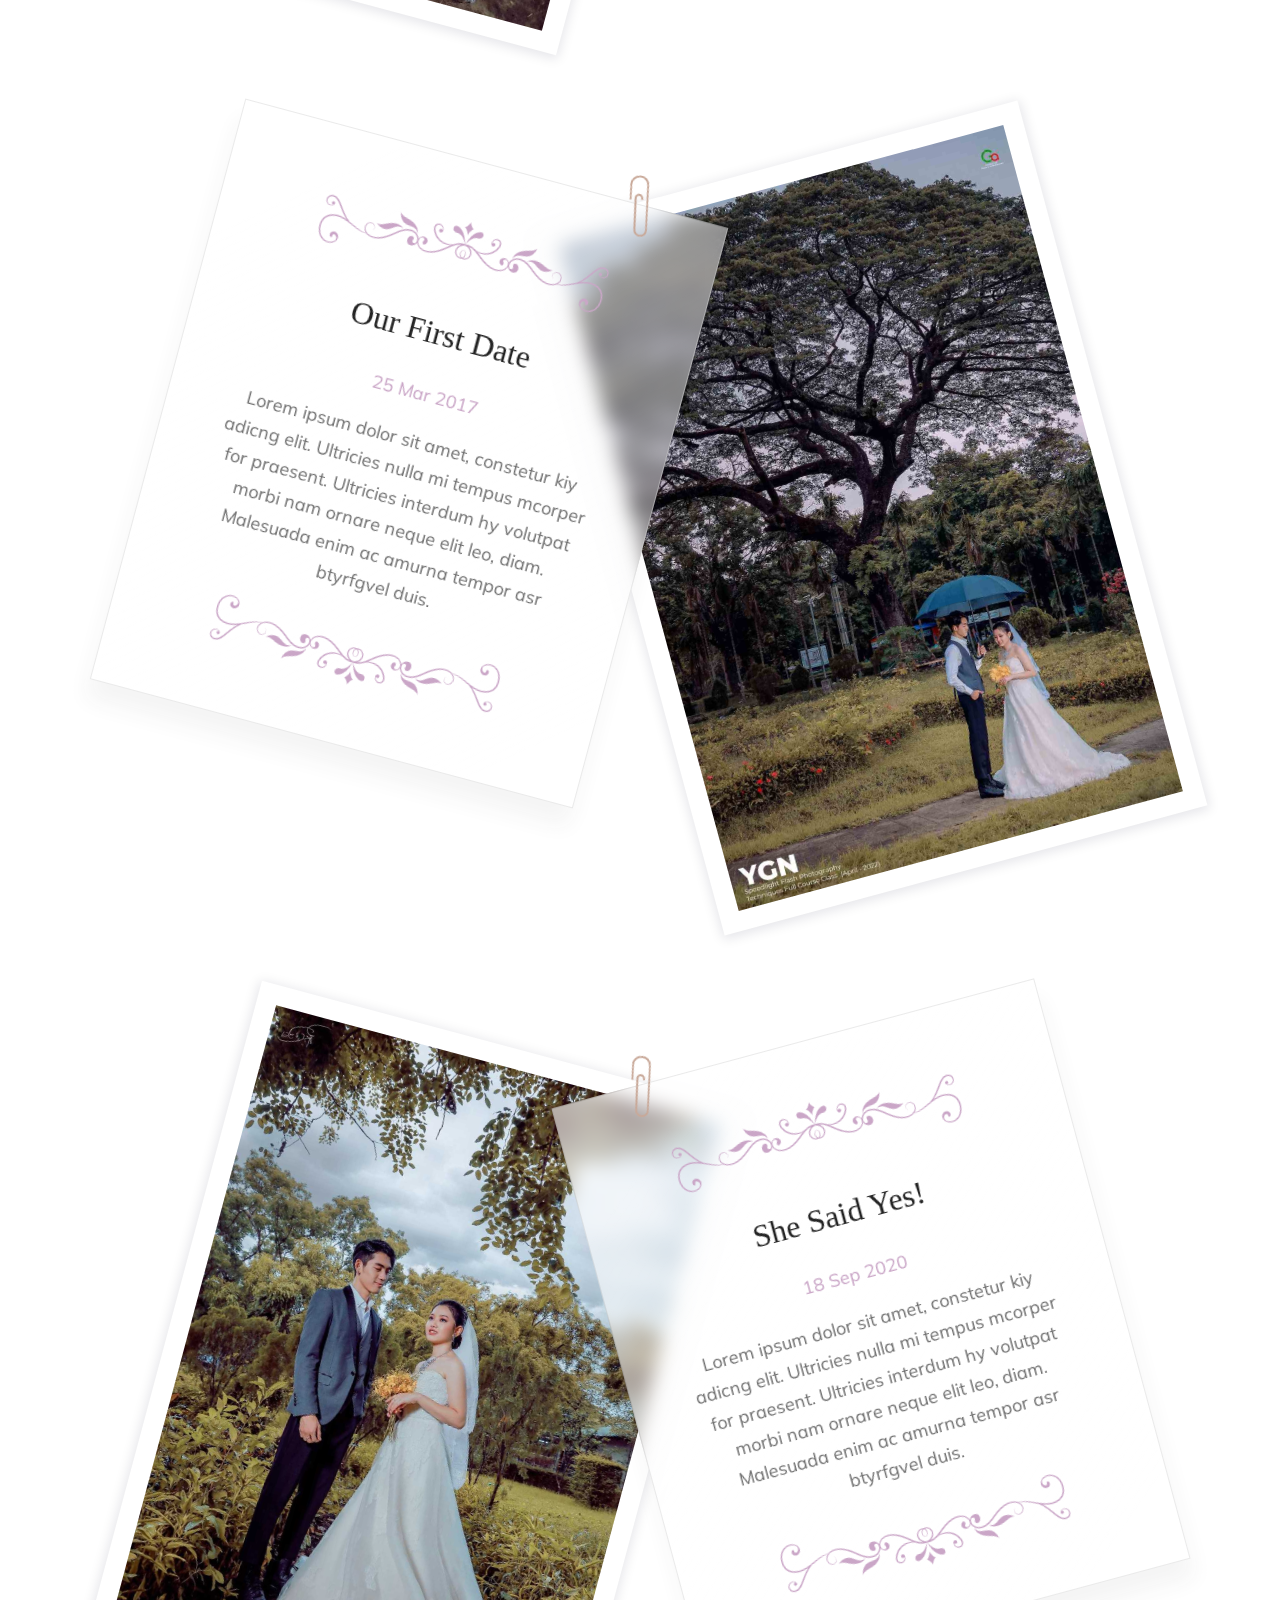
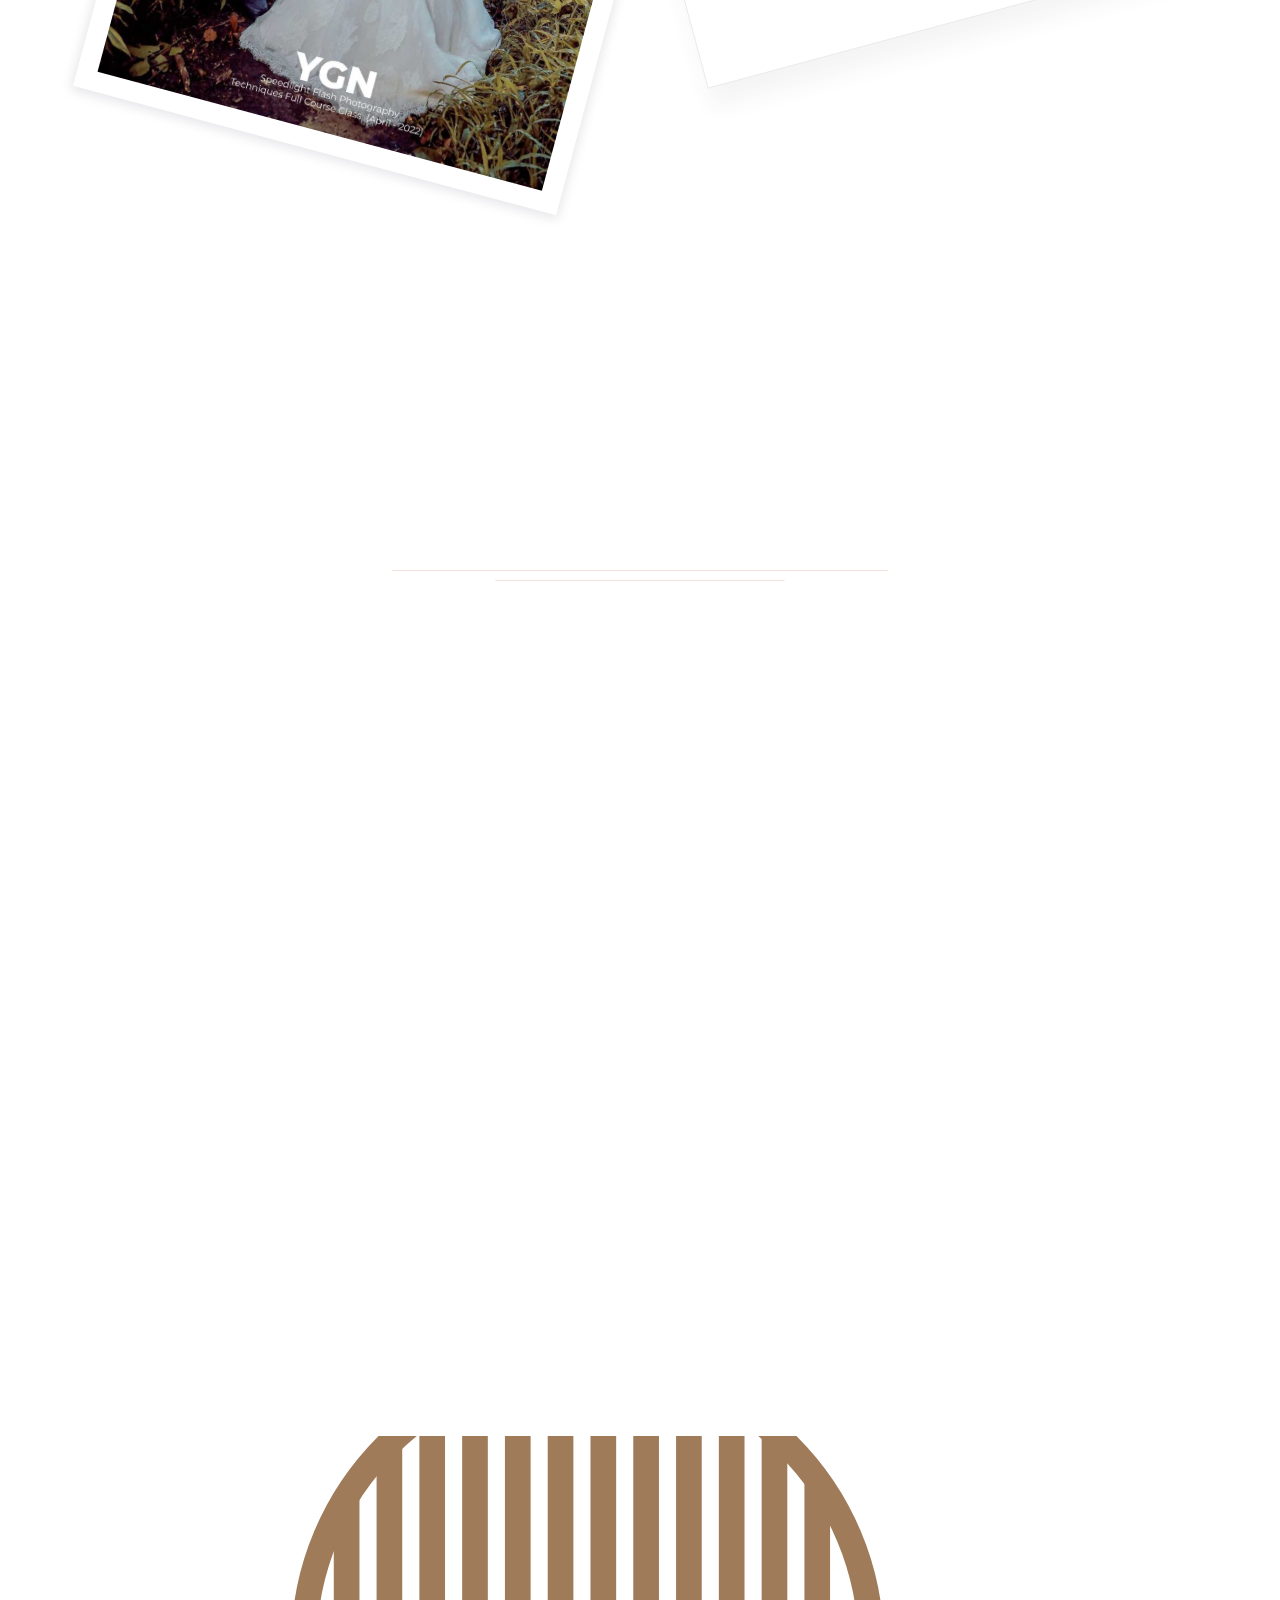
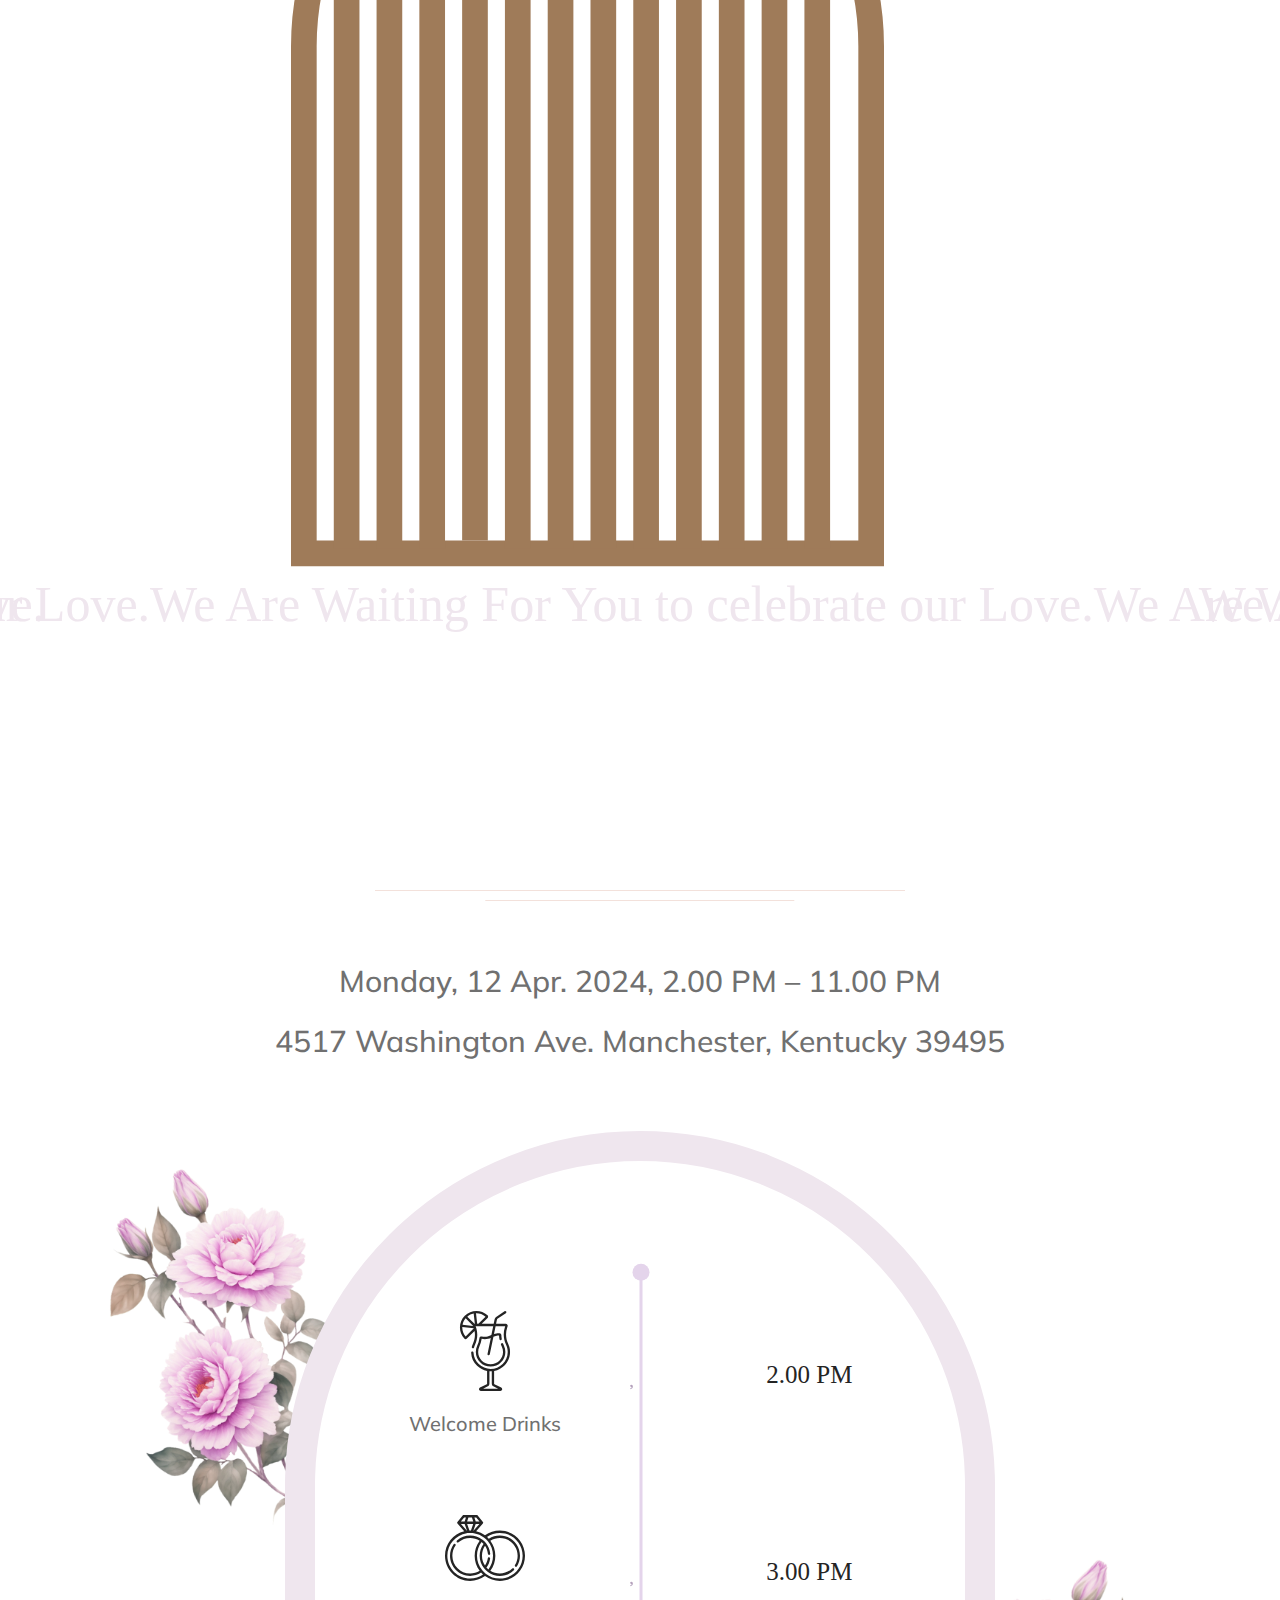
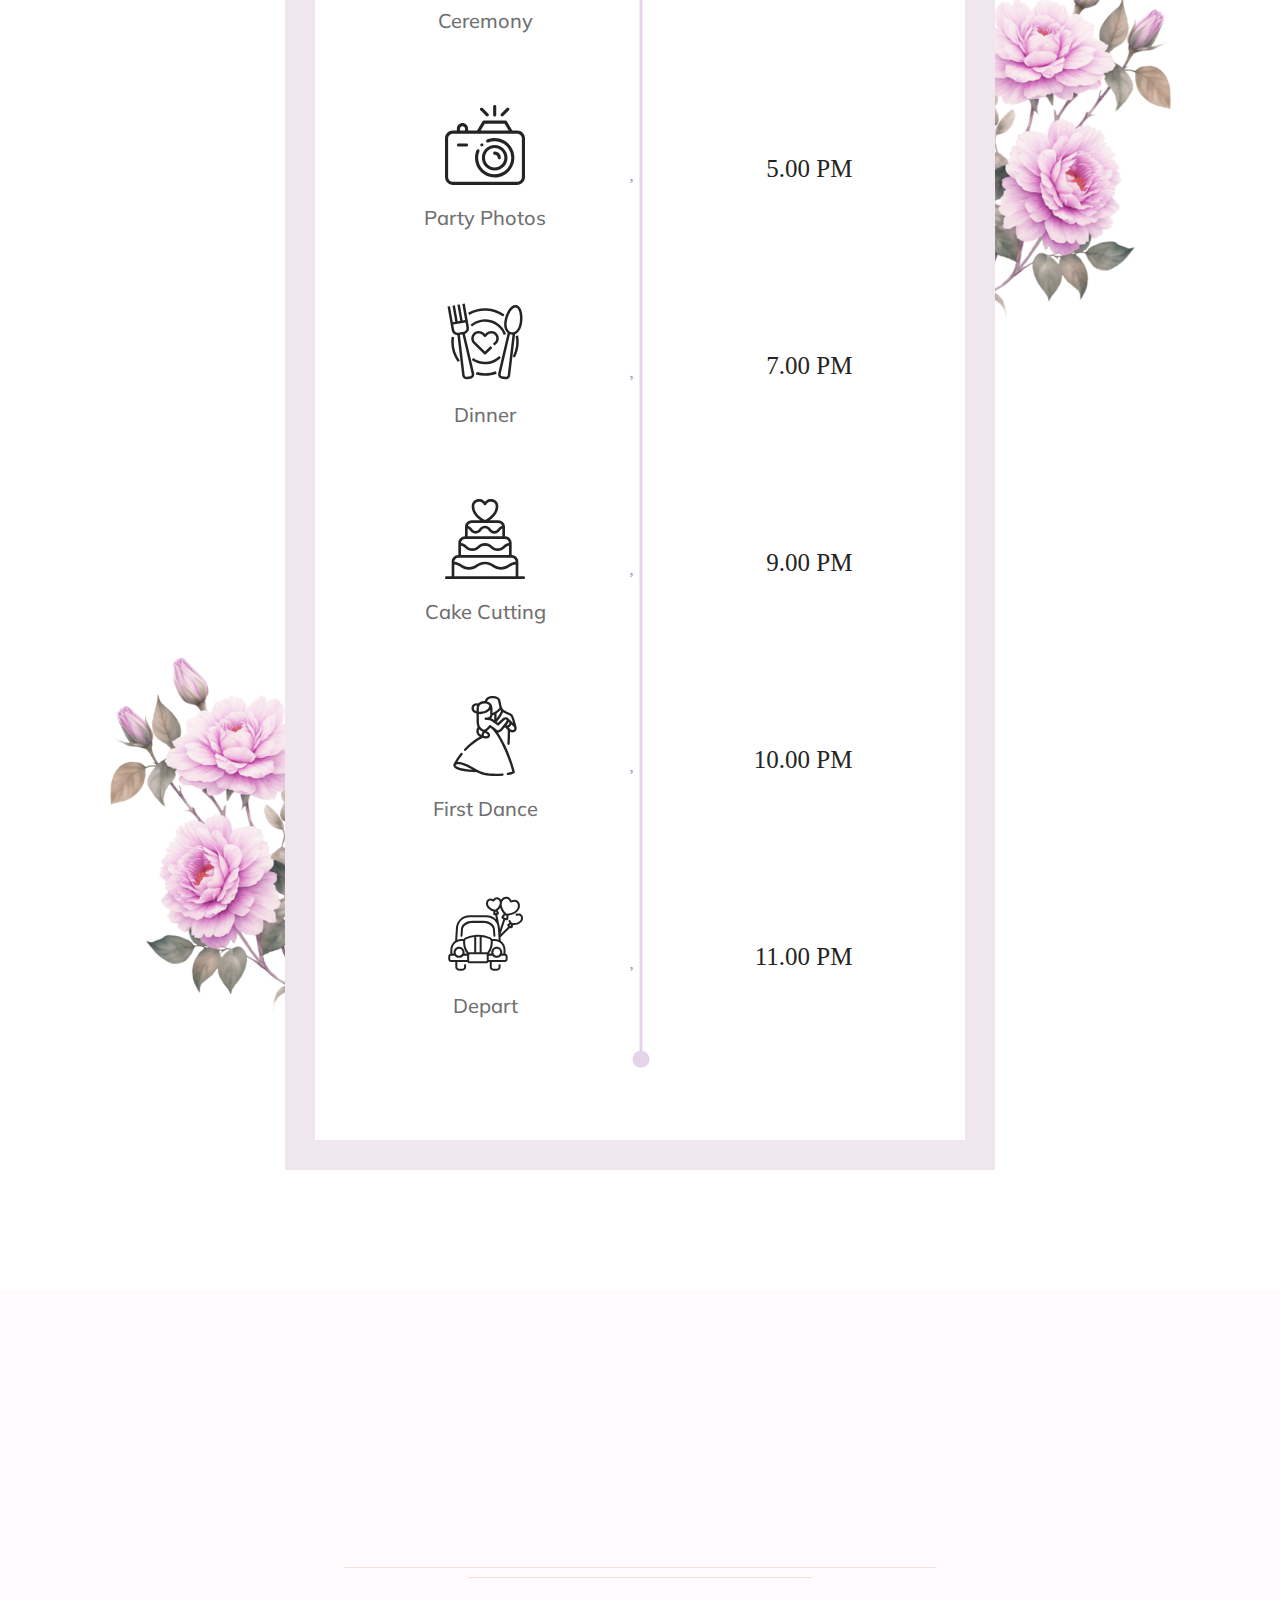
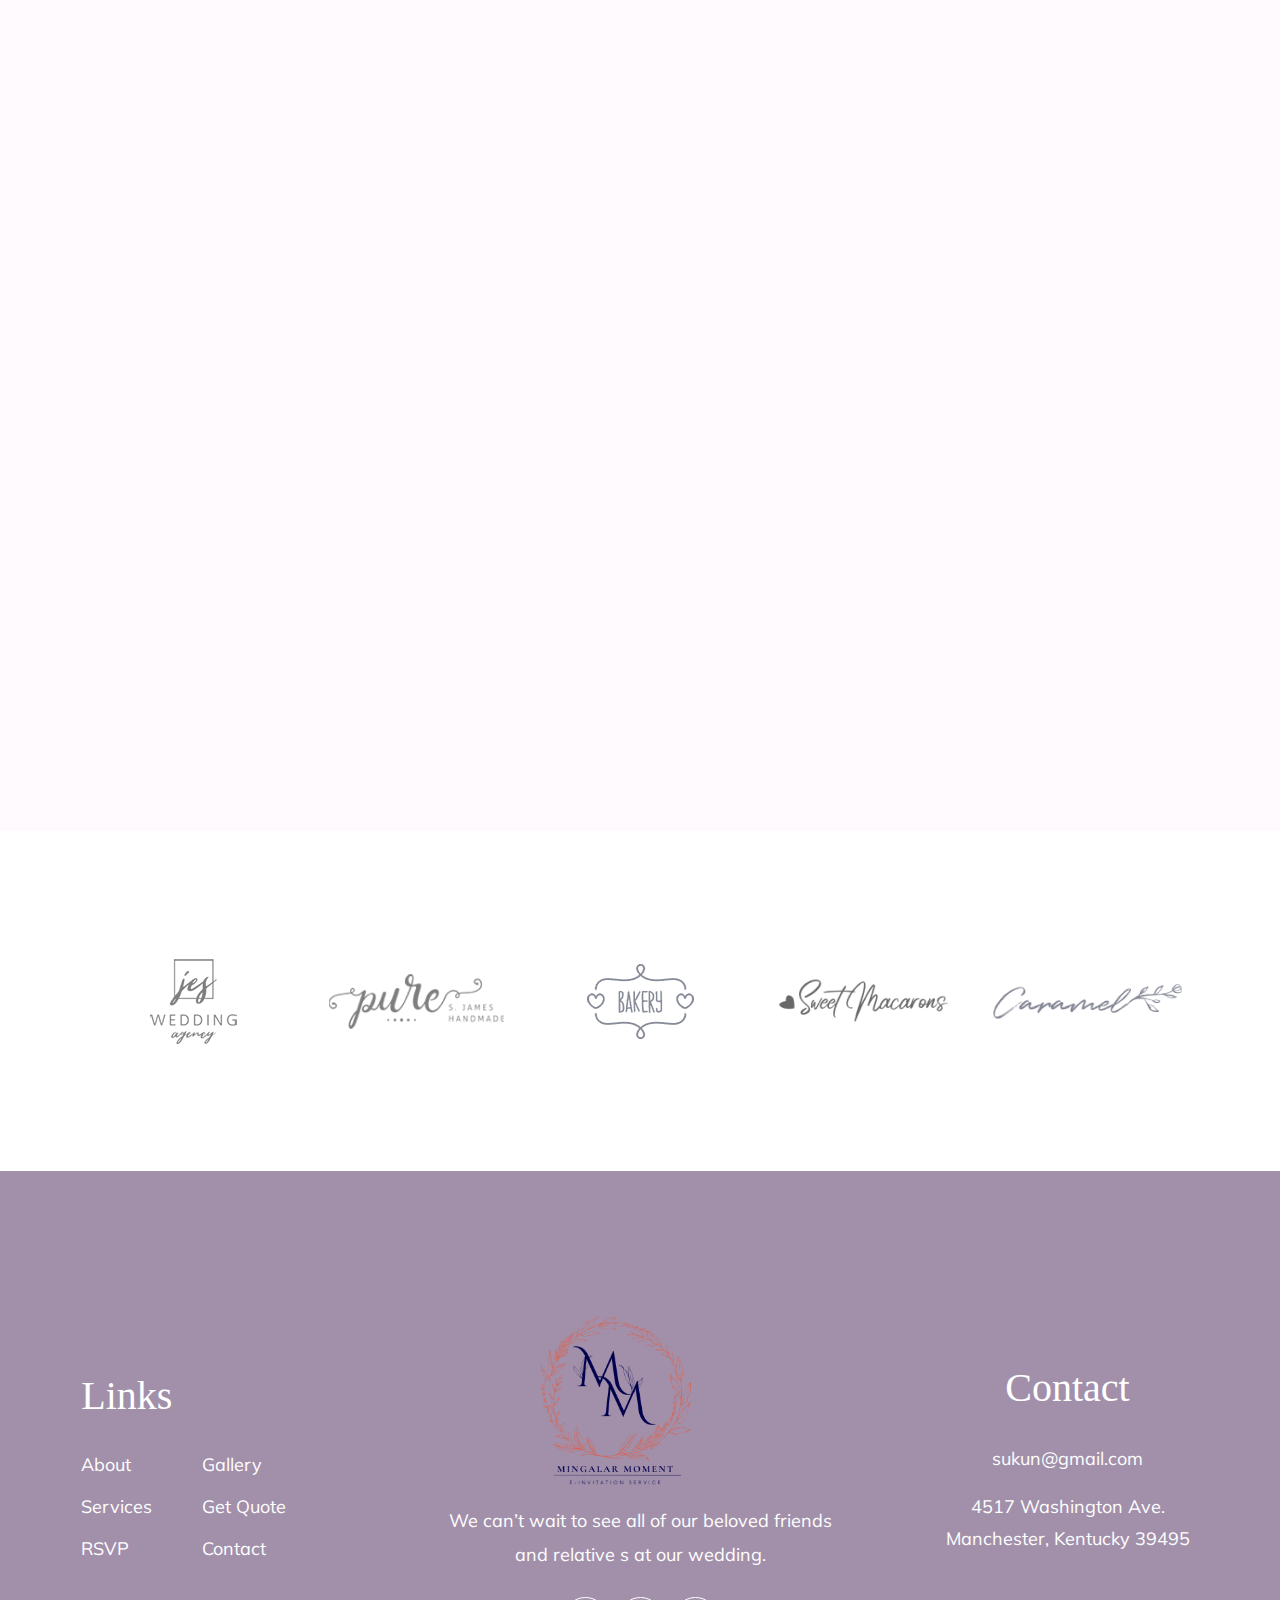
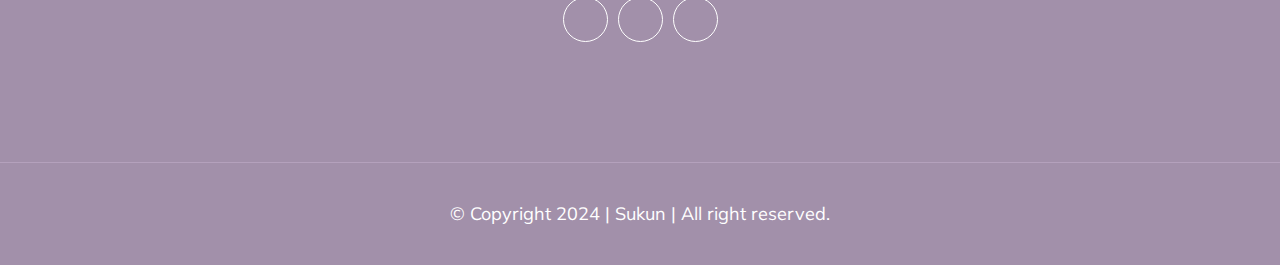
==== commit 4d756a87: "model photo and logo change" ====
--- a/template4/Sukun - Wedding & Wedding Planner HTML5 Template.html
+++ b/template4/Sukun - Wedding & Wedding Planner HTML5 Template.html
@@ -61,7 +61,7 @@
                             </div>
                             <div class="col-lg-2 col-md-6 col-6">
                                 <div class="navbar-header">
-                                    <a class="navbar-brand" href="https://wpocean.com/html/tf/sukun/index.html"><img src="./Sukun - Wedding &amp; Wedding Planner HTML5 Template_files/logo.svg" alt=""></a>
+                                    <a class="navbar-brand" href="https://wpocean.com/html/tf/sukun/index.html"><img src="./Sukun - Wedding &amp; Wedding Planner HTML5 Template_files/logo.png" alt=""></a>
                                 </div>
                             </div>
                             <div class="col-lg-8 col-md-1 col-1">
@@ -271,7 +271,7 @@
                             </div>
                             <div class="col-lg-2 col-md-6 col-6">
                                 <div class="navbar-header">
-                                    <a class="navbar-brand" href="https://wpocean.com/html/tf/sukun/index.html"><img src="./Sukun - Wedding &amp; Wedding Planner HTML5 Template_files/logo.svg" alt=""></a>
+                                    <a class="navbar-brand" href="https://wpocean.com/html/tf/sukun/index.html"><img src="./Sukun - Wedding &amp; Wedding Planner HTML5 Template_files/logo.png" alt=""></a>
                                 </div>
                             </div>
                             <div class="col-lg-8 col-md-1 col-1">
@@ -1116,7 +1116,7 @@
                         <div class="col col-xl-6 col-lg-4 col-md-6 col-sm-12 col-12">
                             <div class="widget about-widget">
                                 <div class="logo widget-title">
-                                    <a class="logo" href="https://wpocean.com/html/tf/sukun/index.html"><img src="./Sukun - Wedding &amp; Wedding Planner HTML5 Template_files/logo-2.svg" alt=""></a>
+                                    <a class="logo" href="https://wpocean.com/html/tf/sukun/index.html"><img src="./Sukun - Wedding &amp; Wedding Planner HTML5 Template_files/logo.png" alt=""></a>
                                 </div>
                                 <p>We can’t wait to see all of our beloved friends
                                     and relative s at our wedding.</p>
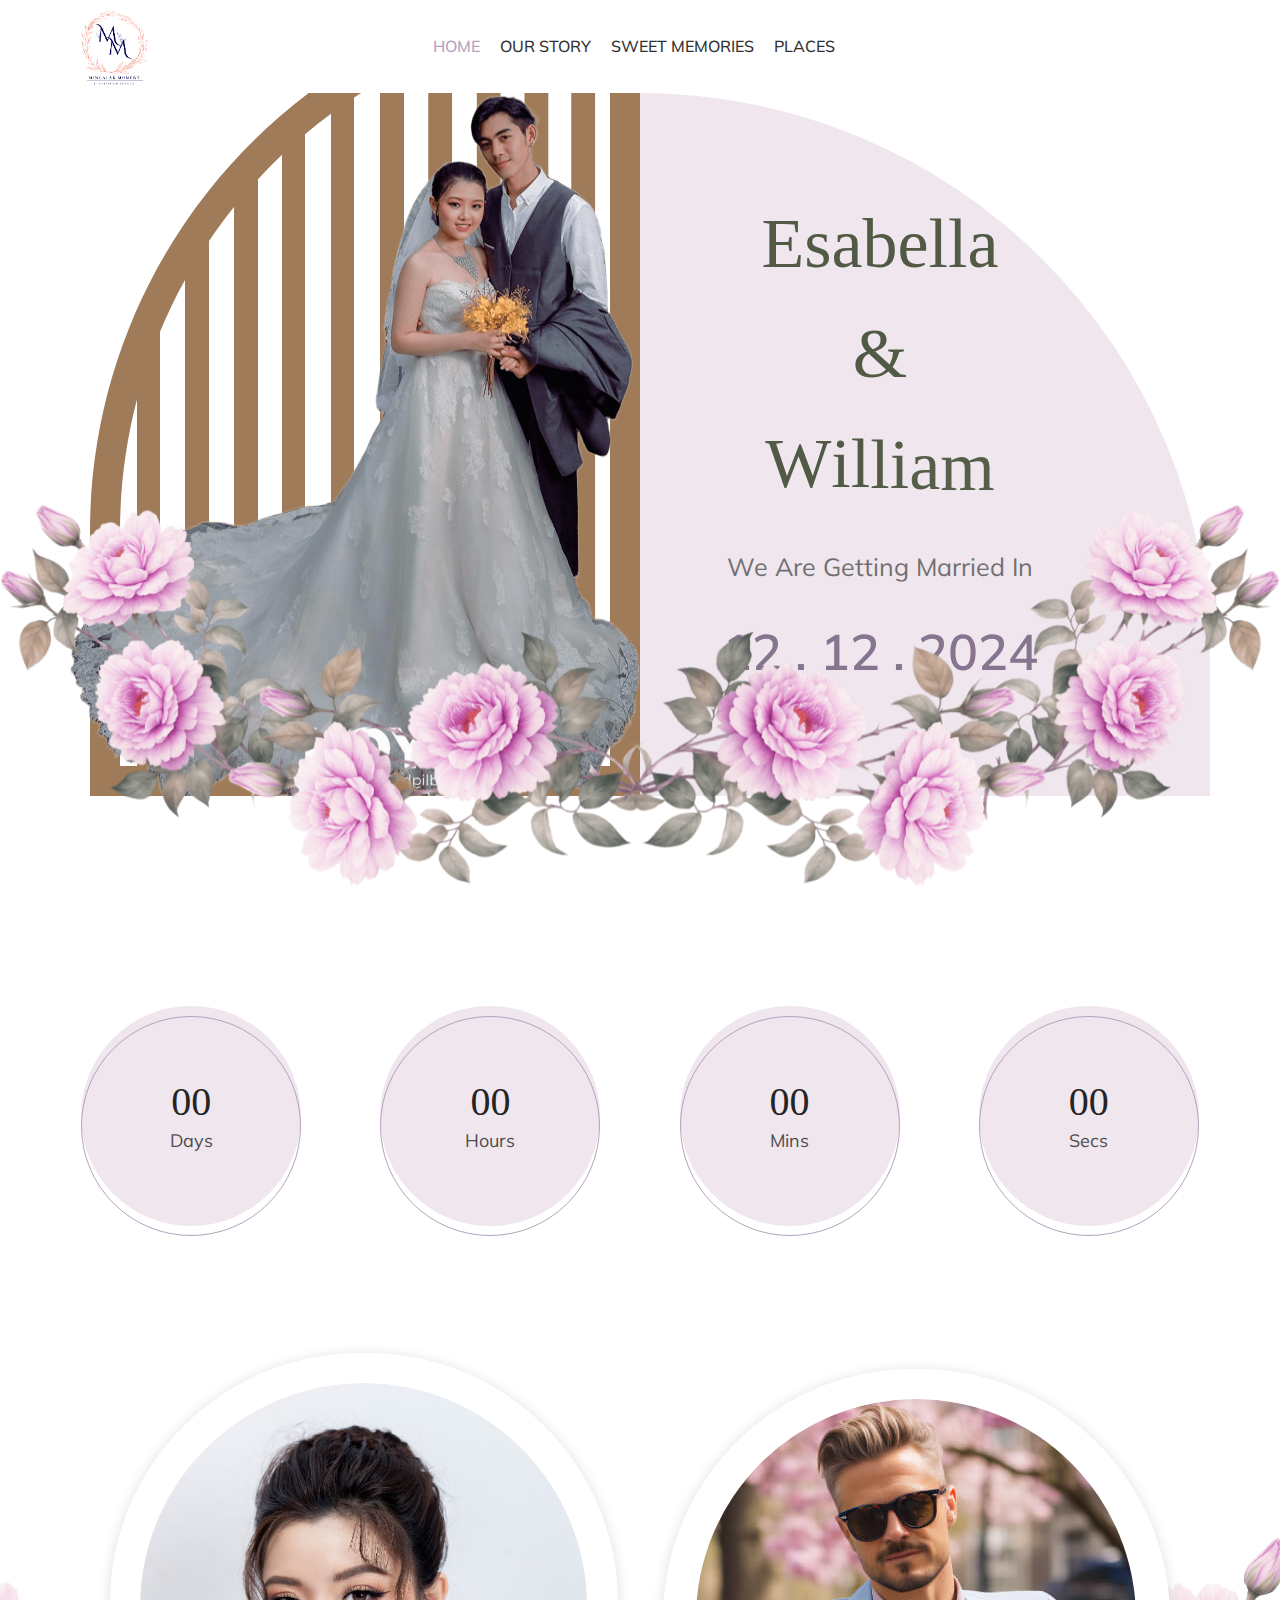
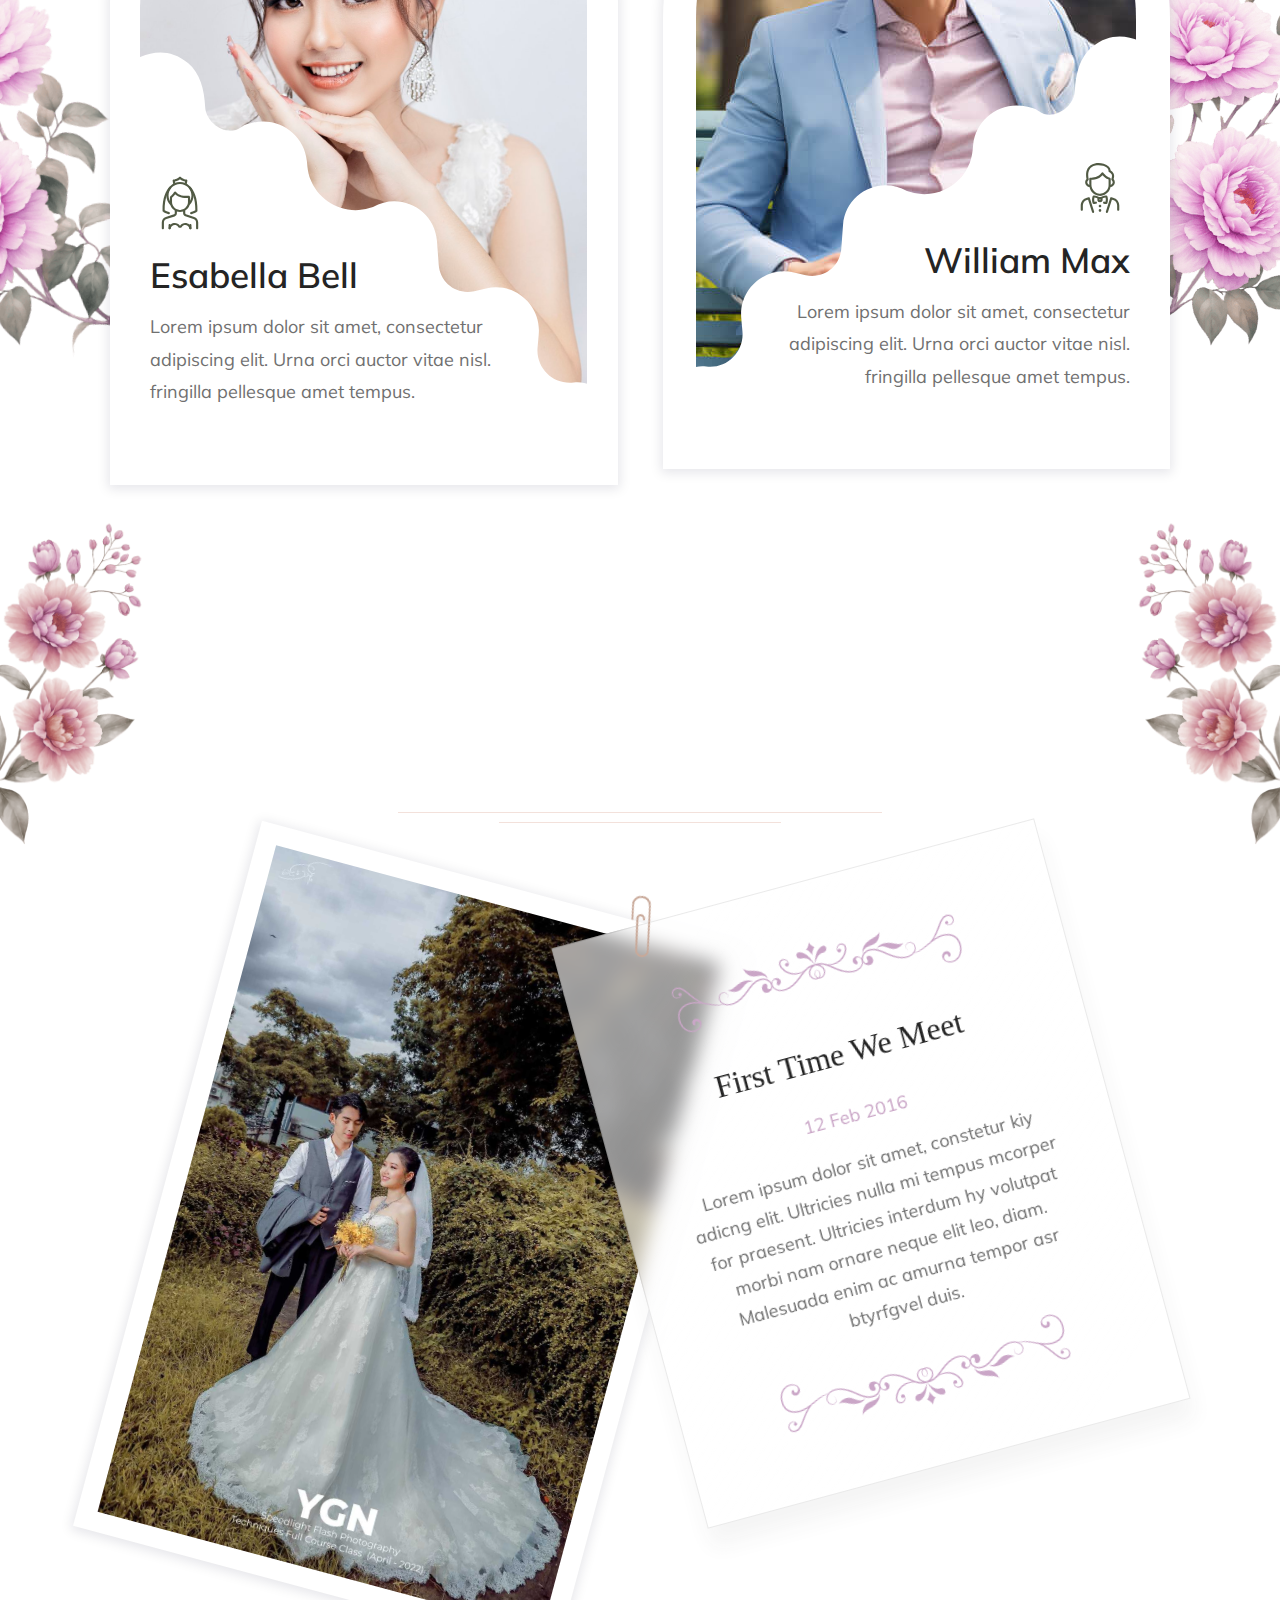
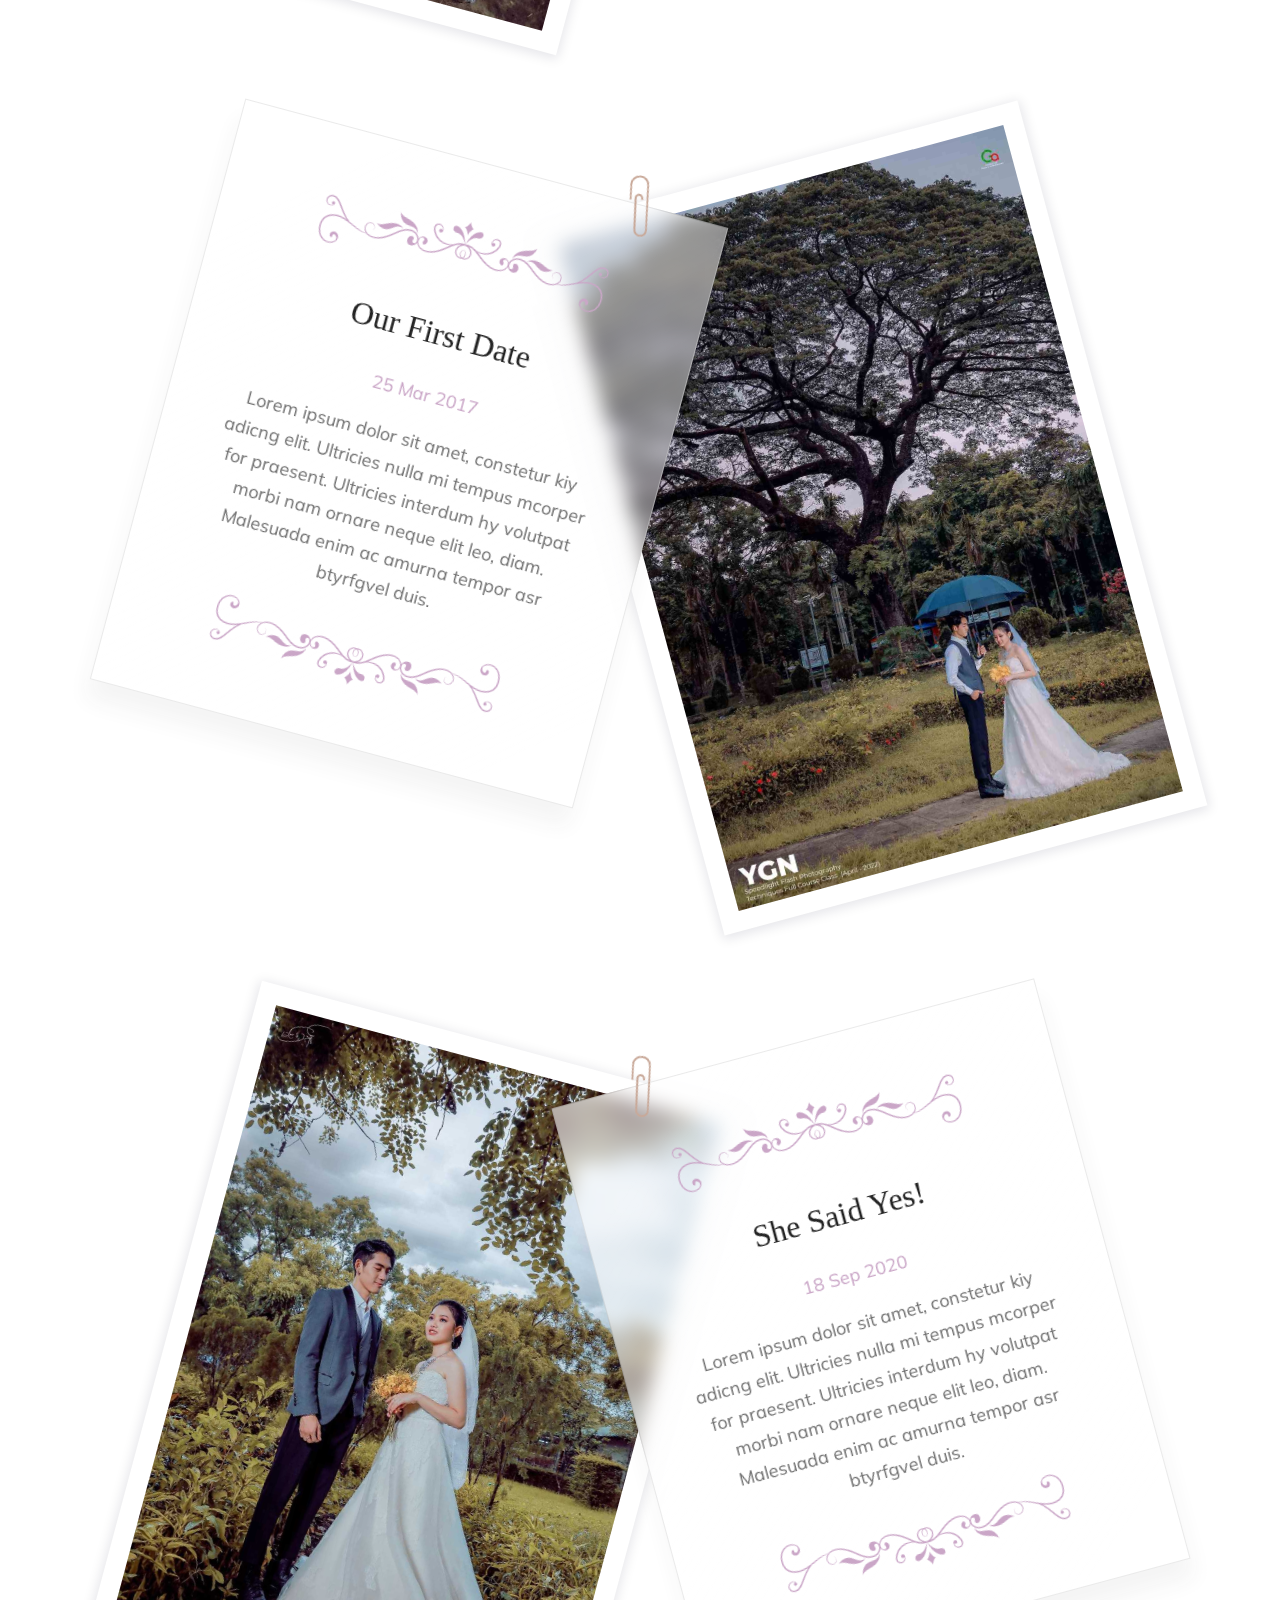
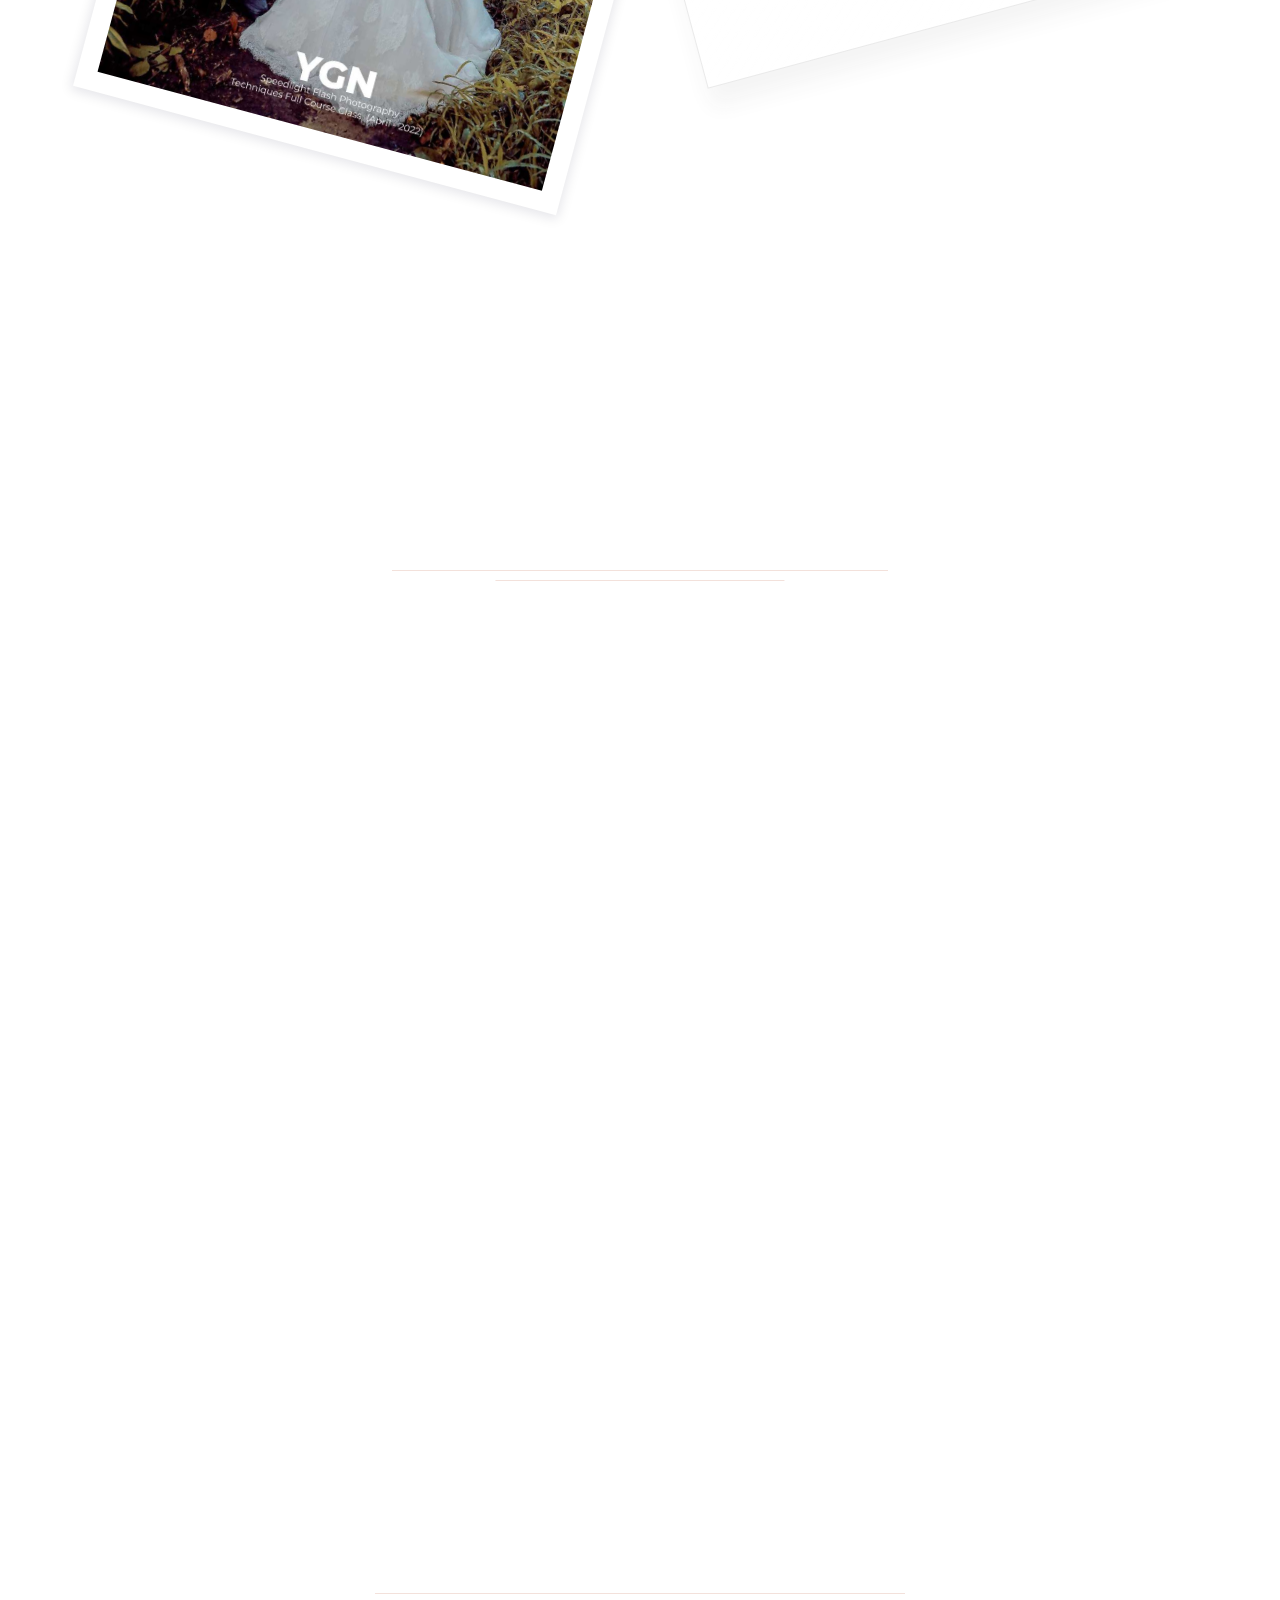
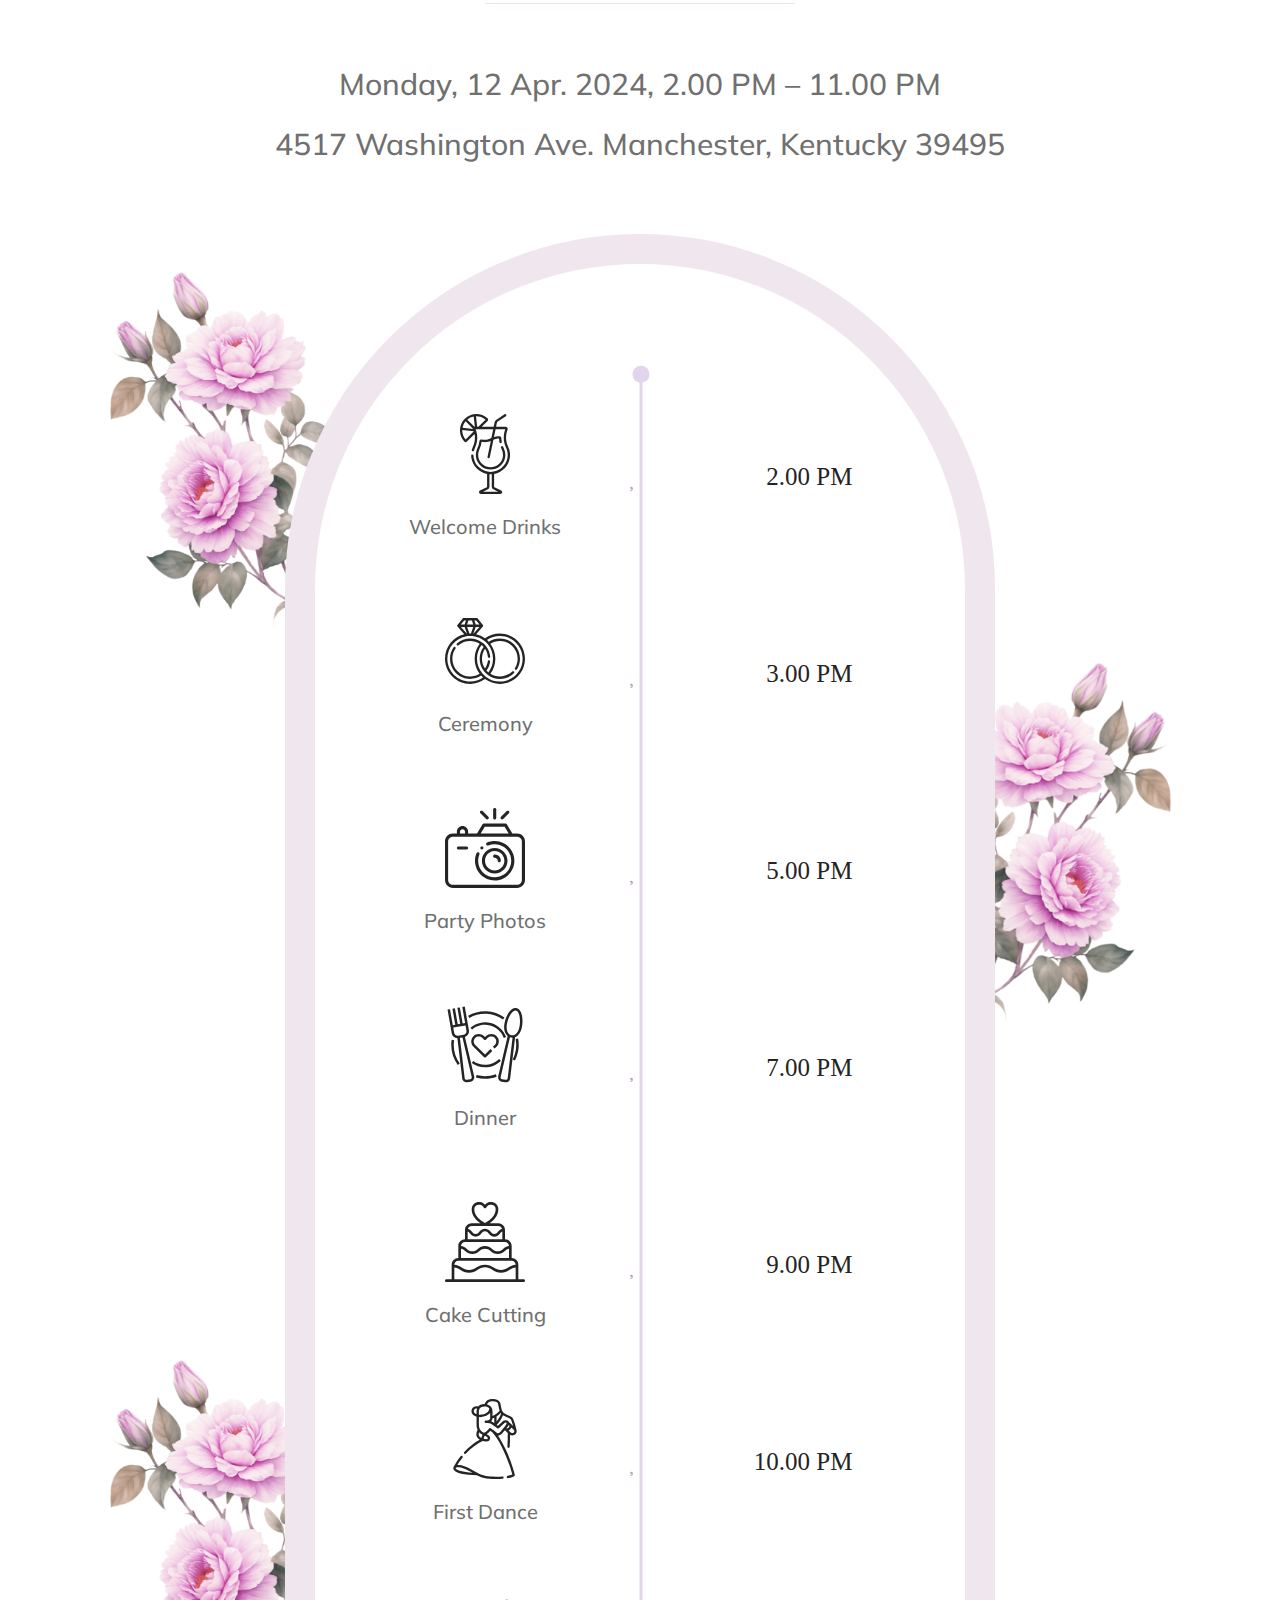
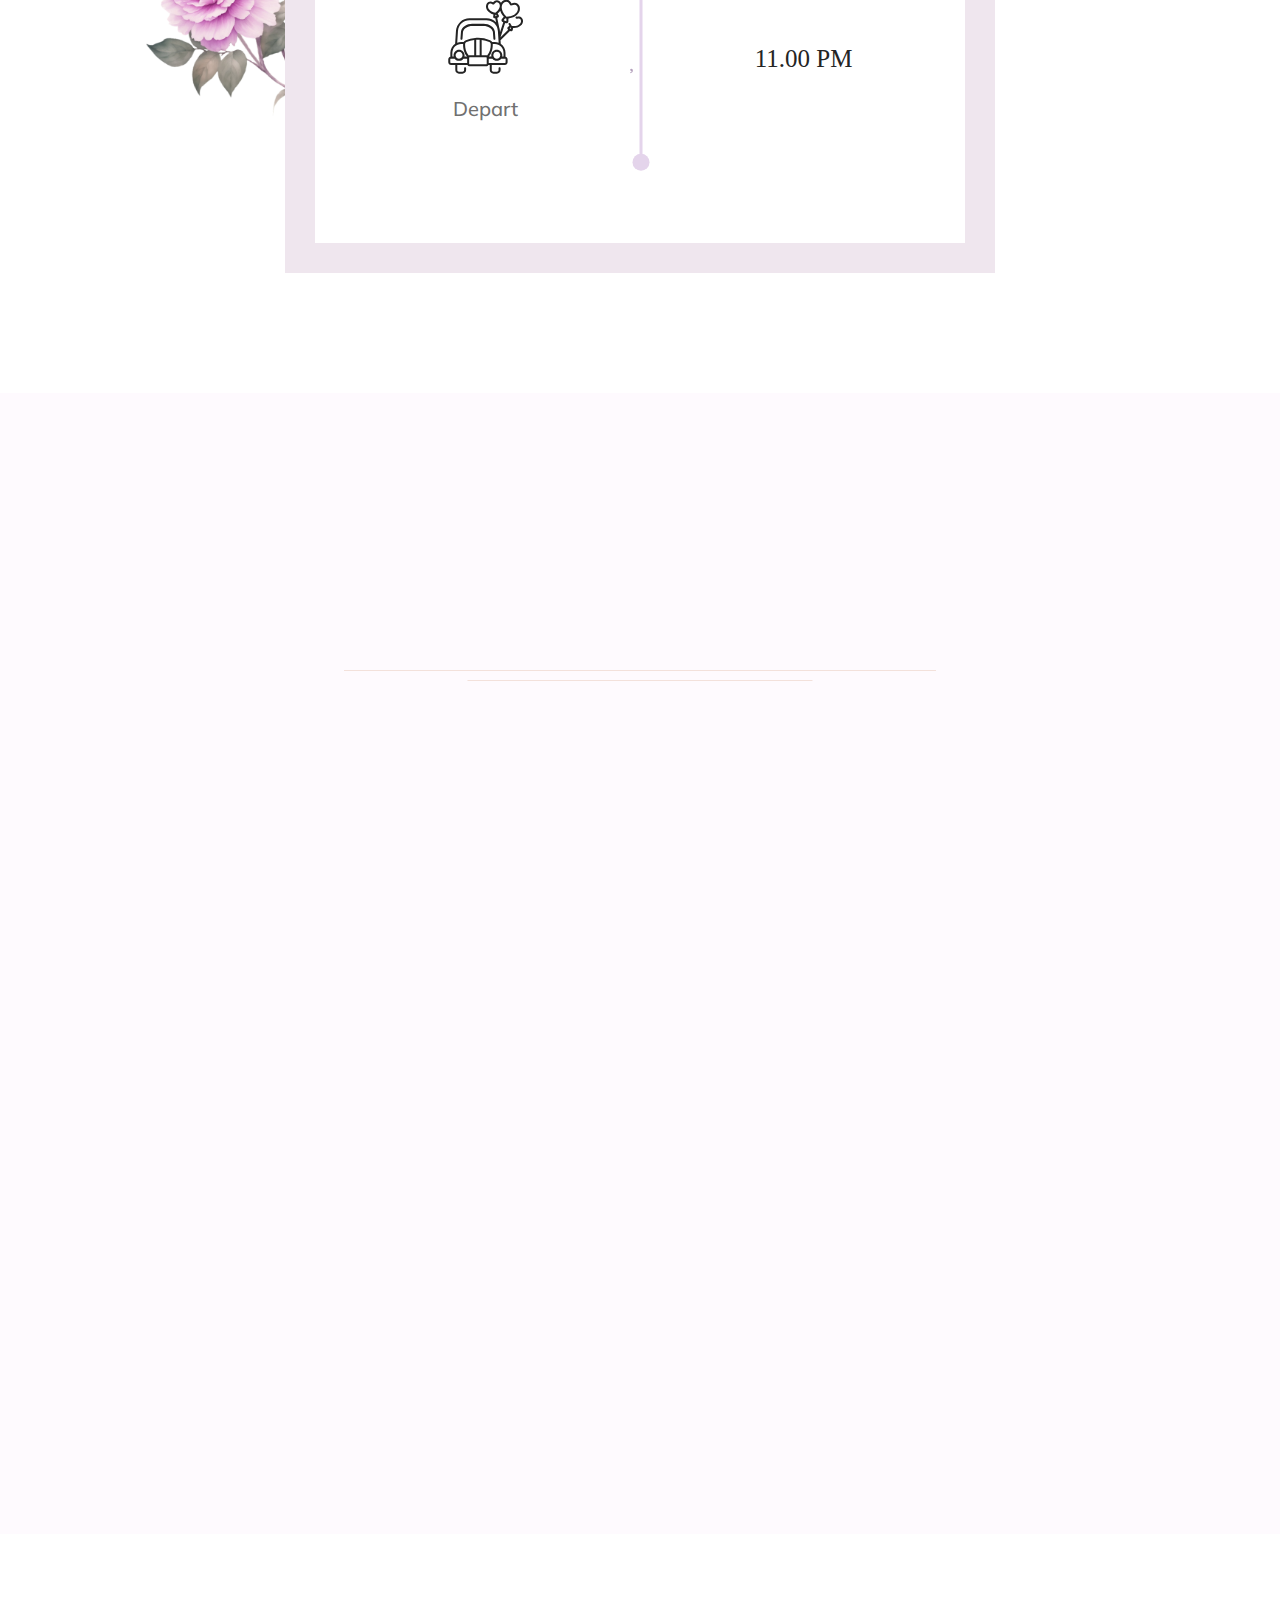
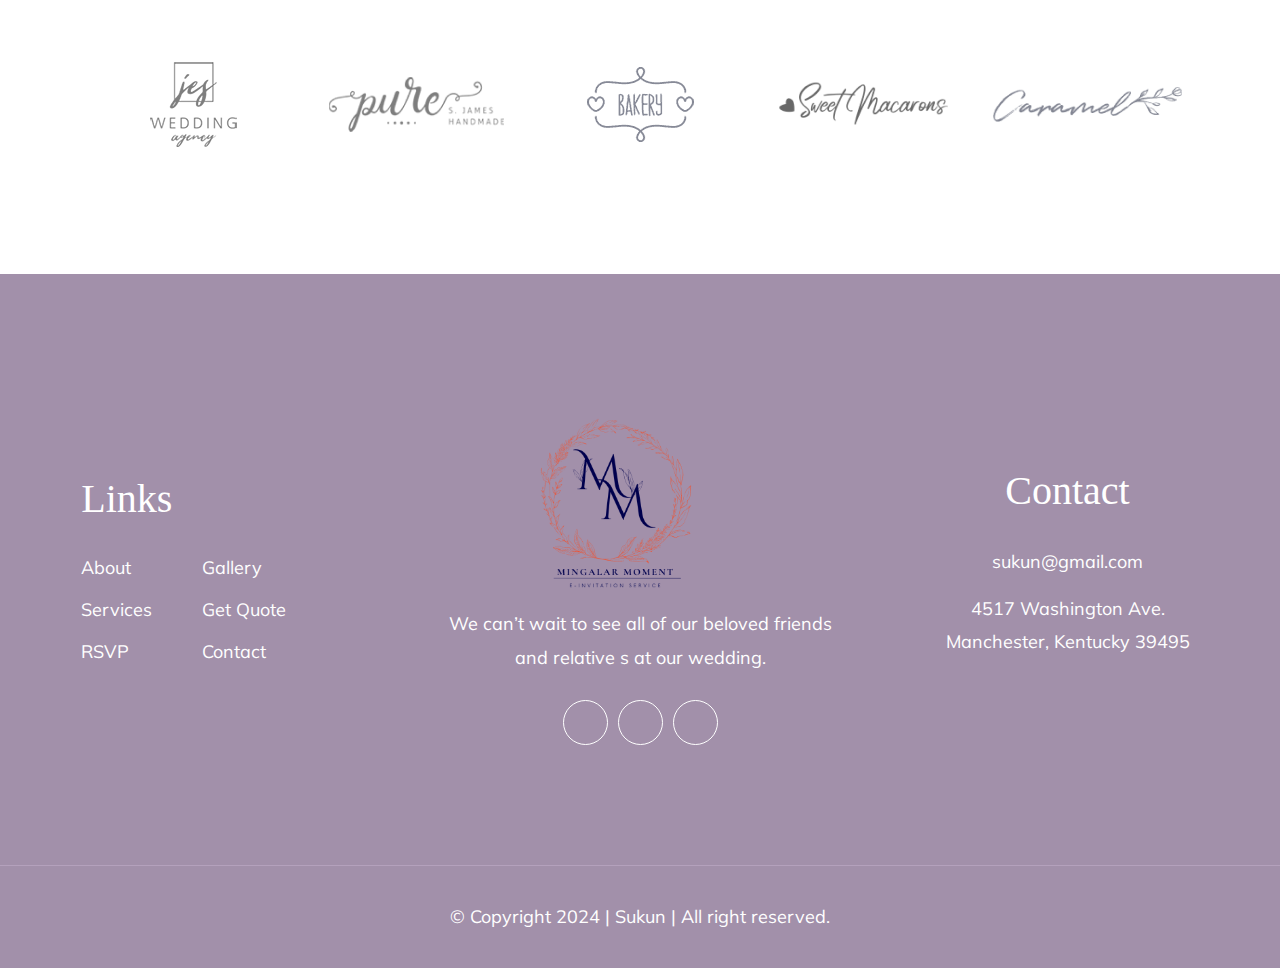
==== commit e5b3b752: "remove rsvp and change nav" ====
--- a/template4/Sukun - Wedding & Wedding Planner HTML5 Template.html
+++ b/template4/Sukun - Wedding & Wedding Planner HTML5 Template.html
@@ -43,8 +43,8 @@
             </div>
         </div>
         <!-- end preloader -->
-        <!-- Start header -->
-        <header id="header">
+           <!-- Start header -->
+           <header id="header">
             <div class="wpo-site-header wpo-header-style-1">
                 <nav class="navigation navbar navbar-expand-lg navbar-light original">
                     <div class="container-fluid">
@@ -69,189 +69,24 @@
                                     <button class="menu-close"><i class="ti-close"></i></button>
                                     <ul class="nav navbar-nav mb-2 mb-lg-0">
                                         <li class="menu-item-has-children">
-                                            <a class="active" href="https://wpocean.com/html/tf/sukun/index.html#">Home</a>
-                                            <ul class="sub-menu">
-                                                <li><a class="active" href="https://wpocean.com/html/tf/sukun/index.html">Wedding Home Style 1</a></li>
-                                                <li><a href="https://wpocean.com/html/tf/sukun/index-2.html">Wedding Home Style 2</a></li>
-                                                <li><a href="https://wpocean.com/html/tf/sukun/index-3.html">Announcement Home 1</a></li>
-                                                <li><a href="https://wpocean.com/html/tf/sukun/index-4.html">Announcement Home 2</a></li>
-                                                <li><a href="https://wpocean.com/html/tf/sukun/index-5.html">Announcement Home 3</a></li>
-                                                <li><a href="https://wpocean.com/html/tf/sukun/index-6.html">Asian Wedding Home</a></li>
-                                                <li><a href="https://wpocean.com/html/tf/sukun/index-7.html">Muslim Wedding Home</a></li>
-                                                <li><a href="https://wpocean.com/html/tf/sukun/index-rtl.html">Muslim Wedding (RTL)</a></li>
-                                                <li><a href="https://wpocean.com/html/tf/sukun/invitation-1.html">Wedding Invitation 1</a></li>
-                                                <li><a href="https://wpocean.com/html/tf/sukun/invitation-2.html">Wedding Invitation 2</a></li>
-                                                <li class="menu-item-has-children">
-                                                    <a href="https://wpocean.com/html/tf/sukun/index.html#">Event Planner Homes</a>
-                                                    <ul class="sub-menu">
-                                                        <li><a href="https://wpocean.com/html/tf/sukun/index-8.html">Wedding Planner 1</a></li>
-                                                        <li><a href="https://wpocean.com/html/tf/sukun/index-9.html">Wedding Planner 2</a></li>
-                                                    </ul>
-                                                </li>
-                                                <li class="menu-item-has-children">
-                                                    <a href="https://wpocean.com/html/tf/sukun/index.html#">Wedding Shop Homes</a>
-                                                    <ul class="sub-menu">
-                                                        <li><a href="https://wpocean.com/html/tf/sukun/shop-home.html">Bridal Shop</a></li>
-                                                        <li><a href="https://wpocean.com/html/tf/sukun/shop-home-2.html">Wedding Cake Shop</a></li>
-                                                    </ul>
-                                                </li>
-                                            </ul>
+                                            <a class="active" href="#">Home</a>
                                         </li>
                                         <li class="menu-item-has-children">
-                                            <a href="https://wpocean.com/html/tf/sukun/index.html#">Pages</a>
-                                            <ul class="sub-menu">
-                                                <li><a href="https://wpocean.com/html/tf/sukun/about.html">About</a></li>
-                                                <li class="menu-item-has-children">
-                                                    <a href="https://wpocean.com/html/tf/sukun/story.html">Our Story</a>
-                                                    <ul class="sub-menu">
-                                                        <li><a href="https://wpocean.com/html/tf/sukun/story.html">Our Story Style 1</a></li>
-                                                        <li><a href="https://wpocean.com/html/tf/sukun/story-2.html">Our Story Style 2</a></li>
-                                                        <li><a href="https://wpocean.com/html/tf/sukun/story-3.html">Our Story Style 3</a></li>
-                                                        <li><a href="https://wpocean.com/html/tf/sukun/story-4.html">Our Story Style 4</a></li>
-                                                        <li><a href="https://wpocean.com/html/tf/sukun/story-5.html">Our Story Style 5</a></li>
-                                                        <li><a href="https://wpocean.com/html/tf/sukun/story-6.html">Our Story Style 6</a></li>
-                                                        <li><a href="https://wpocean.com/html/tf/sukun/story-7.html">Our Story Style 7</a></li>
-                                                    </ul>
-                                                </li>
-                                                <li><a href="https://wpocean.com/html/tf/sukun/accomodation.html">Accomodation</a></li>
-                                                <li class="menu-item-has-children">
-                                                    <a href="https://wpocean.com/html/tf/sukun/rsvp.html">RSVP</a>
-                                                    <ul class="sub-menu">
-                                                        <li><a href="https://wpocean.com/html/tf/sukun/rsvp.html">RSVP Style 1</a></li>
-                                                        <li><a href="https://wpocean.com/html/tf/sukun/rsvp-2.html">RSVP Style 2</a></li>
-                                                        <li><a href="https://wpocean.com/html/tf/sukun/rsvp-3.html">RSVP Style 3</a></li>
-                                                        <li><a href="https://wpocean.com/html/tf/sukun/rsvp-4.html">RSVP Style 4</a></li>
-                                                        <li><a href="https://wpocean.com/html/tf/sukun/rsvp-5.html">RSVP Style 5</a></li>
-                                                        <li><a href="https://wpocean.com/html/tf/sukun/rsvp-6.html">RSVP Style 6</a></li>
-                                                        <li><a href="https://wpocean.com/html/tf/sukun/rsvp-7.html">RSVP Style 7</a></li>
-                                                    </ul>
-                                                </li>
-                                                <li><a href="https://wpocean.com/html/tf/sukun/gallery.html">Gallery</a></li>
-                                                <li><a href="https://wpocean.com/html/tf/sukun/planner.html">Planners</a></li>
-                                                <li><a href="https://wpocean.com/html/tf/sukun/team-single.html">Planner Single</a></li>
-                                                <li><a href="https://wpocean.com/html/tf/sukun/groom-bride.html">Brides &amp; Grooms</a></li>
-                                                <li class="menu-item-has-children">
-                                                    <a href="https://wpocean.com/html/tf/sukun/service.html">Serevice</a>
-                                                    <ul class="sub-menu">
-                                                        <li><a href="https://wpocean.com/html/tf/sukun/service.html">Serevice</a></li>
-                                                        <li><a href="https://wpocean.com/html/tf/sukun/service-s2.html">Serevice S2</a></li>
-                                                        <li><a href="https://wpocean.com/html/tf/sukun/service-s3.html">Serevice S3</a></li>
-                                                        <li><a href="https://wpocean.com/html/tf/sukun/service-single.html">Serevice Single</a></li>
-                                                    </ul>
-                                                </li>
-                                                <li><a href="https://wpocean.com/html/tf/sukun/pricing.html">Pricing</a></li>
-                                                <li class="menu-item-has-children">
-                                                    <a href="https://wpocean.com/html/tf/sukun/index.html#">Auth Pages</a>
-                                                    <ul class="sub-menu">
-                                                        <li><a href="https://wpocean.com/html/tf/sukun/login.html">Login</a>
-                                                        </li>
-                                                        <li><a href="https://wpocean.com/html/tf/sukun/register.html">Register</a></li>
-                                                        <li><a href="https://wpocean.com/html/tf/sukun/forgot.html">Forgot Password</a></li>
-                                                    </ul>
-                                                </li>
-                                                <li><a href="https://wpocean.com/html/tf/sukun/coming.html">Coming Soon</a></li>
-                                                <li><a href="https://wpocean.com/html/tf/sukun/404.html">404 Error</a></li>
-                                            </ul>
+                                            <a href="#story">Our Story</a>
                                         </li>
                                         <li class="menu-item-has-children">
-                                            <a href="https://wpocean.com/html/tf/sukun/portfolio-grid.html">Portfolio</a>
-                                            <ul class="sub-menu">
-                                                <li><a href="https://wpocean.com/html/tf/sukun/portfolio-grid.html">Portfolio Grid</a></li>
-                                                <li><a href="https://wpocean.com/html/tf/sukun/portfolio-grid-s2.html">Portfolio Grid S2</a></li>
-                                                <li><a href="https://wpocean.com/html/tf/sukun/portfolio-grid-s3.html">Portfolio Grid S3</a></li>
-                                                <li><a href="https://wpocean.com/html/tf/sukun/portfolio-masonary.html">Portfolio Masonary</a></li>
-                                                <li><a href="https://wpocean.com/html/tf/sukun/portfolio-masonary-s2.html">Portfolio Masonary S2</a></li>
-                                                <li><a href="https://wpocean.com/html/tf/sukun/portfolio-masonary-s3.html">Portfolio Masonary S3</a></li>
-                                                <li><a href="https://wpocean.com/html/tf/sukun/portfolio-slide.html">Portfolio Slide</a></li>
-                                                <li><a href="https://wpocean.com/html/tf/sukun/portfolio-single.html">Portfolio Single</a></li>
-                                            </ul>
+                                            <a href="#gallery">Sweet Memories</a>
                                         </li>
                                         <li class="menu-item-has-children">
-                                            <a href="https://wpocean.com/html/tf/sukun/shop.html">Shop</a>
-                                            <ul class="sub-menu">
-                                                <li><a href="https://wpocean.com/html/tf/sukun/shop.html">Shop</a></li>
-                                                <li><a href="https://wpocean.com/html/tf/sukun/shop-single.html">Shop Single</a></li>
-                                                <li><a href="https://wpocean.com/html/tf/sukun/cart.html">Cart</a></li>
-                                                <li><a href="https://wpocean.com/html/tf/sukun/wishlist.html">Wishlist</a></li>
-                                                <li><a href="https://wpocean.com/html/tf/sukun/checkout.html">Checkout</a></li>
-                                            </ul>
+                                            <a href="#event">Places</a>
                                         </li>
-                                        <li class="menu-item-has-children">
-                                            <a href="https://wpocean.com/html/tf/sukun/blog.html">Blog</a>
-                                            <ul class="sub-menu">
-                                                <li><a href="https://wpocean.com/html/tf/sukun/blog.html">Blog right sidebar</a></li>
-                                                <li><a href="https://wpocean.com/html/tf/sukun/blog-left-sidebar.html">Blog left sidebar</a></li>
-                                                <li><a href="https://wpocean.com/html/tf/sukun/blog-fullwidth.html">Blog fullwidth</a></li>
-                                                <li class="menu-item-has-children">
-                                                    <a href="https://wpocean.com/html/tf/sukun/index.html#">Blog details</a>
-                                                    <ul class="sub-menu">
-                                                        <li><a href="https://wpocean.com/html/tf/sukun/blog-single.html">Blog details right sidebar</a>
-                                                        </li>
-                                                        <li><a href="https://wpocean.com/html/tf/sukun/blog-single-left-sidebar.html">Blog details left
-                                                                sidebar</a></li>
-                                                        <li><a href="https://wpocean.com/html/tf/sukun/blog-single-fullwidth.html">Blog details
-                                                                fullwidth</a></li>
-                                                    </ul>
-                                                </li>
-                                            </ul>
-                                        </li>
-                                        <li><a href="https://wpocean.com/html/tf/sukun/contact.html">Contact</a></li>
                                     </ul>
 
                                 </div><!-- end of nav-collapse -->
                             </div>
                             <div class="col-lg-2 col-md-2 col-2">
                                 <div class="header-right">
-                                    <div class="header-search-form-wrapper">
-                                        <div class="cart-search-contact">
-                                            <button class="search-toggle-btn"><i class="fi flaticon-search"></i></button>
-                                            <div class="header-search-form">
-                                                <form>
-                                                    <div>
-                                                        <input type="text" class="form-control" placeholder="Search here...">
-                                                        <button type="submit"><i class="fi flaticon-search"></i></button>
-                                                    </div>
-                                                </form>
-                                            </div>
-                                        </div>
-                                    </div>
-                                    <div class="mini-cart">
-                                        <button class="cart-toggle-btn"> <i class="fi flaticon-shopping-cart"></i>
-                                            <span class="cart-count">2</span></button>
-                                        <div class="mini-cart-content">
-                                            <button class="mini-cart-close"><i class="ti-close"></i></button>
-                                            <div class="mini-cart-items">
-                                                <div class="mini-cart-item clearfix">
-                                                    <div class="mini-cart-item-image">
-                                                        <a href="https://wpocean.com/html/tf/sukun/shop.html"><img src="./Sukun - Wedding &amp; Wedding Planner HTML5 Template_files/img-1.jpg" alt=""></a>
-                                                    </div>
-                                                    <div class="mini-cart-item-des">
-                                                        <a href="https://wpocean.com/html/tf/sukun/shop.html">Wedding Gown</a>
-                                                        <span class="mini-cart-item-price">$20.15 x 1</span>
-                                                        <span class="mini-cart-item-quantity"><a href="https://wpocean.com/html/tf/sukun/index.html#"><i class="ti-close"></i></a></span>
-                                                    </div>
-                                                </div>
-                                                <div class="mini-cart-item clearfix">
-                                                    <div class="mini-cart-item-image">
-                                                        <a href="https://wpocean.com/html/tf/sukun/shop.html"><img src="./Sukun - Wedding &amp; Wedding Planner HTML5 Template_files/img-2.jpg" alt=""></a>
-                                                    </div>
-                                                    <div class="mini-cart-item-des">
-                                                        <a href="https://wpocean.com/html/tf/sukun/shop.html">Bridal Flower</a>
-                                                        <span class="mini-cart-item-price">$13.25 x 2</span>
-                                                        <span class="mini-cart-item-quantity"><a href="https://wpocean.com/html/tf/sukun/index.html#"><i class="ti-close"></i></a></span>
-                                                    </div>
-                                                </div>
-                                            </div>
-                                            <div class="mini-cart-action clearfix">
-                                                <span class="mini-checkout-price">Subtotal:
-                                                    <span>$215.14</span></span>
-                                                <div class="mini-btn">
-                                                    <a href="https://wpocean.com/html/tf/sukun/checkout.html" class="view-cart-btn s1">Checkout</a>
-                                                    <a href="https://wpocean.com/html/tf/sukun/cart.html" class="view-cart-btn">View Cart</a>
-                                                </div>
-                                            </div>
-                                        </div>
-                                    </div>
+                                    
                                 </div>
                             </div>
                         </div>
@@ -279,133 +114,18 @@
                                     <button class="menu-close"><i class="ti-close"></i></button>
                                     <ul class="nav navbar-nav mb-2 mb-lg-0">
                                         <li class="menu-item-has-children">
-                                            <a class="active" href="https://wpocean.com/html/tf/sukun/index.html#">Home</a>
-                                            <ul class="sub-menu">
-                                                <li><a class="active" href="https://wpocean.com/html/tf/sukun/index.html">Wedding Home Style 1</a></li>
-                                                <li><a href="https://wpocean.com/html/tf/sukun/index-2.html">Wedding Home Style 2</a></li>
-                                                <li><a href="https://wpocean.com/html/tf/sukun/index-3.html">Announcement Home 1</a></li>
-                                                <li><a href="https://wpocean.com/html/tf/sukun/index-4.html">Announcement Home 2</a></li>
-                                                <li><a href="https://wpocean.com/html/tf/sukun/index-5.html">Announcement Home 3</a></li>
-                                                <li><a href="https://wpocean.com/html/tf/sukun/index-6.html">Asian Wedding Home</a></li>
-                                                <li><a href="https://wpocean.com/html/tf/sukun/index-7.html">Muslim Wedding Home</a></li>
-                                                <li><a href="https://wpocean.com/html/tf/sukun/index-rtl.html">Muslim Wedding (RTL)</a></li>
-                                                <li><a href="https://wpocean.com/html/tf/sukun/invitation-1.html">Wedding Invitation 1</a></li>
-                                                <li><a href="https://wpocean.com/html/tf/sukun/invitation-2.html">Wedding Invitation 2</a></li>
-                                                <li class="menu-item-has-children">
-                                                    <a href="https://wpocean.com/html/tf/sukun/index.html#">Event Planner Homes</a>
-                                                    <ul class="sub-menu">
-                                                        <li><a href="https://wpocean.com/html/tf/sukun/index-8.html">Wedding Planner 1</a></li>
-                                                        <li><a href="https://wpocean.com/html/tf/sukun/index-9.html">Wedding Planner 2</a></li>
-                                                    </ul>
-                                                </li>
-                                                <li class="menu-item-has-children">
-                                                    <a href="https://wpocean.com/html/tf/sukun/index.html#">Wedding Shop Homes</a>
-                                                    <ul class="sub-menu">
-                                                        <li><a href="https://wpocean.com/html/tf/sukun/shop-home.html">Bridal Shop</a></li>
-                                                        <li><a href="https://wpocean.com/html/tf/sukun/shop-home-2.html">Wedding Cake Shop</a></li>
-                                                    </ul>
-                                                </li>
-                                            </ul>
+                                            <a class="" href="#">Home</a>
                                         </li>
                                         <li class="menu-item-has-children">
-                                            <a href="https://wpocean.com/html/tf/sukun/index.html#">Pages</a>
-                                            <ul class="sub-menu">
-                                                <li><a href="https://wpocean.com/html/tf/sukun/about.html">About</a></li>
-                                                <li class="menu-item-has-children">
-                                                    <a href="https://wpocean.com/html/tf/sukun/story.html">Our Story</a>
-                                                    <ul class="sub-menu">
-                                                        <li><a href="https://wpocean.com/html/tf/sukun/story.html">Our Story Style 1</a></li>
-                                                        <li><a href="https://wpocean.com/html/tf/sukun/story-2.html">Our Story Style 2</a></li>
-                                                        <li><a href="https://wpocean.com/html/tf/sukun/story-3.html">Our Story Style 3</a></li>
-                                                        <li><a href="https://wpocean.com/html/tf/sukun/story-4.html">Our Story Style 4</a></li>
-                                                        <li><a href="https://wpocean.com/html/tf/sukun/story-5.html">Our Story Style 5</a></li>
-                                                        <li><a href="https://wpocean.com/html/tf/sukun/story-6.html">Our Story Style 6</a></li>
-                                                        <li><a href="https://wpocean.com/html/tf/sukun/story-7.html">Our Story Style 7</a></li>
-                                                    </ul>
-                                                </li>
-                                                <li><a href="https://wpocean.com/html/tf/sukun/accomodation.html">Accomodation</a></li>
-                                                <li class="menu-item-has-children">
-                                                    <a href="https://wpocean.com/html/tf/sukun/rsvp.html">RSVP</a>
-                                                    <ul class="sub-menu">
-                                                        <li><a href="https://wpocean.com/html/tf/sukun/rsvp.html">RSVP Style 1</a></li>
-                                                        <li><a href="https://wpocean.com/html/tf/sukun/rsvp-2.html">RSVP Style 2</a></li>
-                                                        <li><a href="https://wpocean.com/html/tf/sukun/rsvp-3.html">RSVP Style 3</a></li>
-                                                        <li><a href="https://wpocean.com/html/tf/sukun/rsvp-4.html">RSVP Style 4</a></li>
-                                                        <li><a href="https://wpocean.com/html/tf/sukun/rsvp-5.html">RSVP Style 5</a></li>
-                                                        <li><a href="https://wpocean.com/html/tf/sukun/rsvp-6.html">RSVP Style 6</a></li>
-                                                        <li><a href="https://wpocean.com/html/tf/sukun/rsvp-7.html">RSVP Style 7</a></li>
-                                                    </ul>
-                                                </li>
-                                                <li><a href="https://wpocean.com/html/tf/sukun/gallery.html">Gallery</a></li>
-                                                <li><a href="https://wpocean.com/html/tf/sukun/planner.html">Planners</a></li>
-                                                <li><a href="https://wpocean.com/html/tf/sukun/team-single.html">Planner Single</a></li>
-                                                <li><a href="https://wpocean.com/html/tf/sukun/groom-bride.html">Brides &amp; Grooms</a></li>
-                                                <li class="menu-item-has-children">
-                                                    <a href="https://wpocean.com/html/tf/sukun/service.html">Serevice</a>
-                                                    <ul class="sub-menu">
-                                                        <li><a href="https://wpocean.com/html/tf/sukun/service.html">Serevice</a></li>
-                                                        <li><a href="https://wpocean.com/html/tf/sukun/service-s2.html">Serevice S2</a></li>
-                                                        <li><a href="https://wpocean.com/html/tf/sukun/service-s3.html">Serevice S3</a></li>
-                                                        <li><a href="https://wpocean.com/html/tf/sukun/service-single.html">Serevice Single</a></li>
-                                                    </ul>
-                                                </li>
-                                                <li><a href="https://wpocean.com/html/tf/sukun/pricing.html">Pricing</a></li>
-                                                <li class="menu-item-has-children">
-                                                    <a href="https://wpocean.com/html/tf/sukun/index.html#">Auth Pages</a>
-                                                    <ul class="sub-menu">
-                                                        <li><a href="https://wpocean.com/html/tf/sukun/login.html">Login</a>
-                                                        </li>
-                                                        <li><a href="https://wpocean.com/html/tf/sukun/register.html">Register</a></li>
-                                                        <li><a href="https://wpocean.com/html/tf/sukun/forgot.html">Forgot Password</a></li>
-                                                    </ul>
-                                                </li>
-                                                <li><a href="https://wpocean.com/html/tf/sukun/coming.html">Coming Soon</a></li>
-                                                <li><a href="https://wpocean.com/html/tf/sukun/404.html">404 Error</a></li>
-                                            </ul>
+                                            <a href="#story">Our Story</a>
+                                           
                                         </li>
                                         <li class="menu-item-has-children">
-                                            <a href="https://wpocean.com/html/tf/sukun/portfolio-grid.html">Portfolio</a>
-                                            <ul class="sub-menu">
-                                                <li><a href="https://wpocean.com/html/tf/sukun/portfolio-grid.html">Portfolio Grid</a></li>
-                                                <li><a href="https://wpocean.com/html/tf/sukun/portfolio-grid-s2.html">Portfolio Grid S2</a></li>
-                                                <li><a href="https://wpocean.com/html/tf/sukun/portfolio-grid-s3.html">Portfolio Grid S3</a></li>
-                                                <li><a href="https://wpocean.com/html/tf/sukun/portfolio-masonary.html">Portfolio Masonary</a></li>
-                                                <li><a href="https://wpocean.com/html/tf/sukun/portfolio-masonary-s2.html">Portfolio Masonary S2</a></li>
-                                                <li><a href="https://wpocean.com/html/tf/sukun/portfolio-masonary-s3.html">Portfolio Masonary S3</a></li>
-                                                <li><a href="https://wpocean.com/html/tf/sukun/portfolio-slide.html">Portfolio Slide</a></li>
-                                                <li><a href="https://wpocean.com/html/tf/sukun/portfolio-single.html">Portfolio Single</a></li>
-                                            </ul>
+                                            <a href="#gallery">Sweet Memories</a>
                                         </li>
                                         <li class="menu-item-has-children">
-                                            <a href="https://wpocean.com/html/tf/sukun/shop.html">Shop</a>
-                                            <ul class="sub-menu">
-                                                <li><a href="https://wpocean.com/html/tf/sukun/shop.html">Shop</a></li>
-                                                <li><a href="https://wpocean.com/html/tf/sukun/shop-single.html">Shop Single</a></li>
-                                                <li><a href="https://wpocean.com/html/tf/sukun/cart.html">Cart</a></li>
-                                                <li><a href="https://wpocean.com/html/tf/sukun/wishlist.html">Wishlist</a></li>
-                                                <li><a href="https://wpocean.com/html/tf/sukun/checkout.html">Checkout</a></li>
-                                            </ul>
+                                            <a href="#event">Places</a>
                                         </li>
-                                        <li class="menu-item-has-children">
-                                            <a href="https://wpocean.com/html/tf/sukun/blog.html">Blog</a>
-                                            <ul class="sub-menu">
-                                                <li><a href="https://wpocean.com/html/tf/sukun/blog.html">Blog right sidebar</a></li>
-                                                <li><a href="https://wpocean.com/html/tf/sukun/blog-left-sidebar.html">Blog left sidebar</a></li>
-                                                <li><a href="https://wpocean.com/html/tf/sukun/blog-fullwidth.html">Blog fullwidth</a></li>
-                                                <li class="menu-item-has-children">
-                                                    <a href="https://wpocean.com/html/tf/sukun/index.html#">Blog details</a>
-                                                    <ul class="sub-menu">
-                                                        <li><a href="https://wpocean.com/html/tf/sukun/blog-single.html">Blog details right sidebar</a>
-                                                        </li>
-                                                        <li><a href="https://wpocean.com/html/tf/sukun/blog-single-left-sidebar.html">Blog details left
-                                                                sidebar</a></li>
-                                                        <li><a href="https://wpocean.com/html/tf/sukun/blog-single-fullwidth.html">Blog details
-                                                                fullwidth</a></li>
-                                                    </ul>
-                                                </li>
-                                            </ul>
-                                        </li>
-                                        <li><a href="https://wpocean.com/html/tf/sukun/contact.html">Contact</a></li>
                                     </ul>
 
                                 </div><!-- end of nav-collapse -->
@@ -413,54 +133,6 @@
                             <div class="col-lg-2 col-md-2 col-2">
                                 <div class="header-right">
                                     <div class="header-search-form-wrapper">
-                                        <div class="cart-search-contact">
-                                            <button class="search-toggle-btn"><i class="fi flaticon-search"></i></button>
-                                            <div class="header-search-form">
-                                                <form>
-                                                    <div>
-                                                        <input type="text" class="form-control" placeholder="Search here...">
-                                                        <button type="submit"><i class="fi flaticon-search"></i></button>
-                                                    </div>
-                                                </form>
-                                            </div>
-                                        </div>
-                                    </div>
-                                    <div class="mini-cart">
-                                        <button class="cart-toggle-btn"> <i class="fi flaticon-shopping-cart"></i>
-                                            <span class="cart-count">2</span></button>
-                                        <div class="mini-cart-content">
-                                            <button class="mini-cart-close"><i class="ti-close"></i></button>
-                                            <div class="mini-cart-items">
-                                                <div class="mini-cart-item clearfix">
-                                                    <div class="mini-cart-item-image">
-                                                        <a href="https://wpocean.com/html/tf/sukun/shop.html"><img src="./Sukun - Wedding &amp; Wedding Planner HTML5 Template_files/img-1.jpg" alt=""></a>
-                                                    </div>
-                                                    <div class="mini-cart-item-des">
-                                                        <a href="https://wpocean.com/html/tf/sukun/shop.html">Wedding Gown</a>
-                                                        <span class="mini-cart-item-price">$20.15 x 1</span>
-                                                        <span class="mini-cart-item-quantity"><a href="https://wpocean.com/html/tf/sukun/index.html#"><i class="ti-close"></i></a></span>
-                                                    </div>
-                                                </div>
-                                                <div class="mini-cart-item clearfix">
-                                                    <div class="mini-cart-item-image">
-                                                        <a href="https://wpocean.com/html/tf/sukun/shop.html"><img src="./Sukun - Wedding &amp; Wedding Planner HTML5 Template_files/img-2.jpg" alt=""></a>
-                                                    </div>
-                                                    <div class="mini-cart-item-des">
-                                                        <a href="https://wpocean.com/html/tf/sukun/shop.html">Bridal Flower</a>
-                                                        <span class="mini-cart-item-price">$13.25 x 2</span>
-                                                        <span class="mini-cart-item-quantity"><a href="https://wpocean.com/html/tf/sukun/index.html#"><i class="ti-close"></i></a></span>
-                                                    </div>
-                                                </div>
-                                            </div>
-                                            <div class="mini-cart-action clearfix">
-                                                <span class="mini-checkout-price">Subtotal:
-                                                    <span>$215.14</span></span>
-                                                <div class="mini-btn">
-                                                    <a href="https://wpocean.com/html/tf/sukun/checkout.html" class="view-cart-btn s1">Checkout</a>
-                                                    <a href="https://wpocean.com/html/tf/sukun/cart.html" class="view-cart-btn">View Cart</a>
-                                                </div>
-                                            </div>
-                                        </div>
                                     </div>
                                 </div>
                             </div>
@@ -471,7 +143,7 @@
         </header>
         <!-- end of header -->
         <!-- start of hero -->
-        <section class="static-hero">
+        <section class="static-hero" >
             <div class="static-main-box">
                 <div class="static-inner-box">
                     <div class="container">
@@ -510,7 +182,7 @@
         </section>
         <!-- end of hero slider -->
         <!-- start wpo-wedding-date -->
-        <section class="wpo-wedding-date section-padding">
+        <section class="wpo-wedding-date section-padding" id="home">
             <h2 class="d-none">hidden</h2>
             <div class="container">
                 <div class="wedding-date-wrap">
@@ -784,7 +456,7 @@
         <!-- end wpo-portfolio-section -->
 
         <!-- start of wpo-contact-section -->
-        <section class="wpo-contact-section section-padding pt-0" id="rsvp">
+        <!-- <section class="wpo-contact-section section-padding pt-0" id="rsvp">
             <div class="container-fluid">
                 <div class="contact-wrap">
                     <div class="row">
@@ -885,7 +557,7 @@
             
                 <h2>We Are Waiting For You to celebrate our Love.</h2>
             </div>
-        </section>
+        </section> -->
         <!-- end of wpo-contact-section -->
 
         <!-- start wpo-event-section -->
